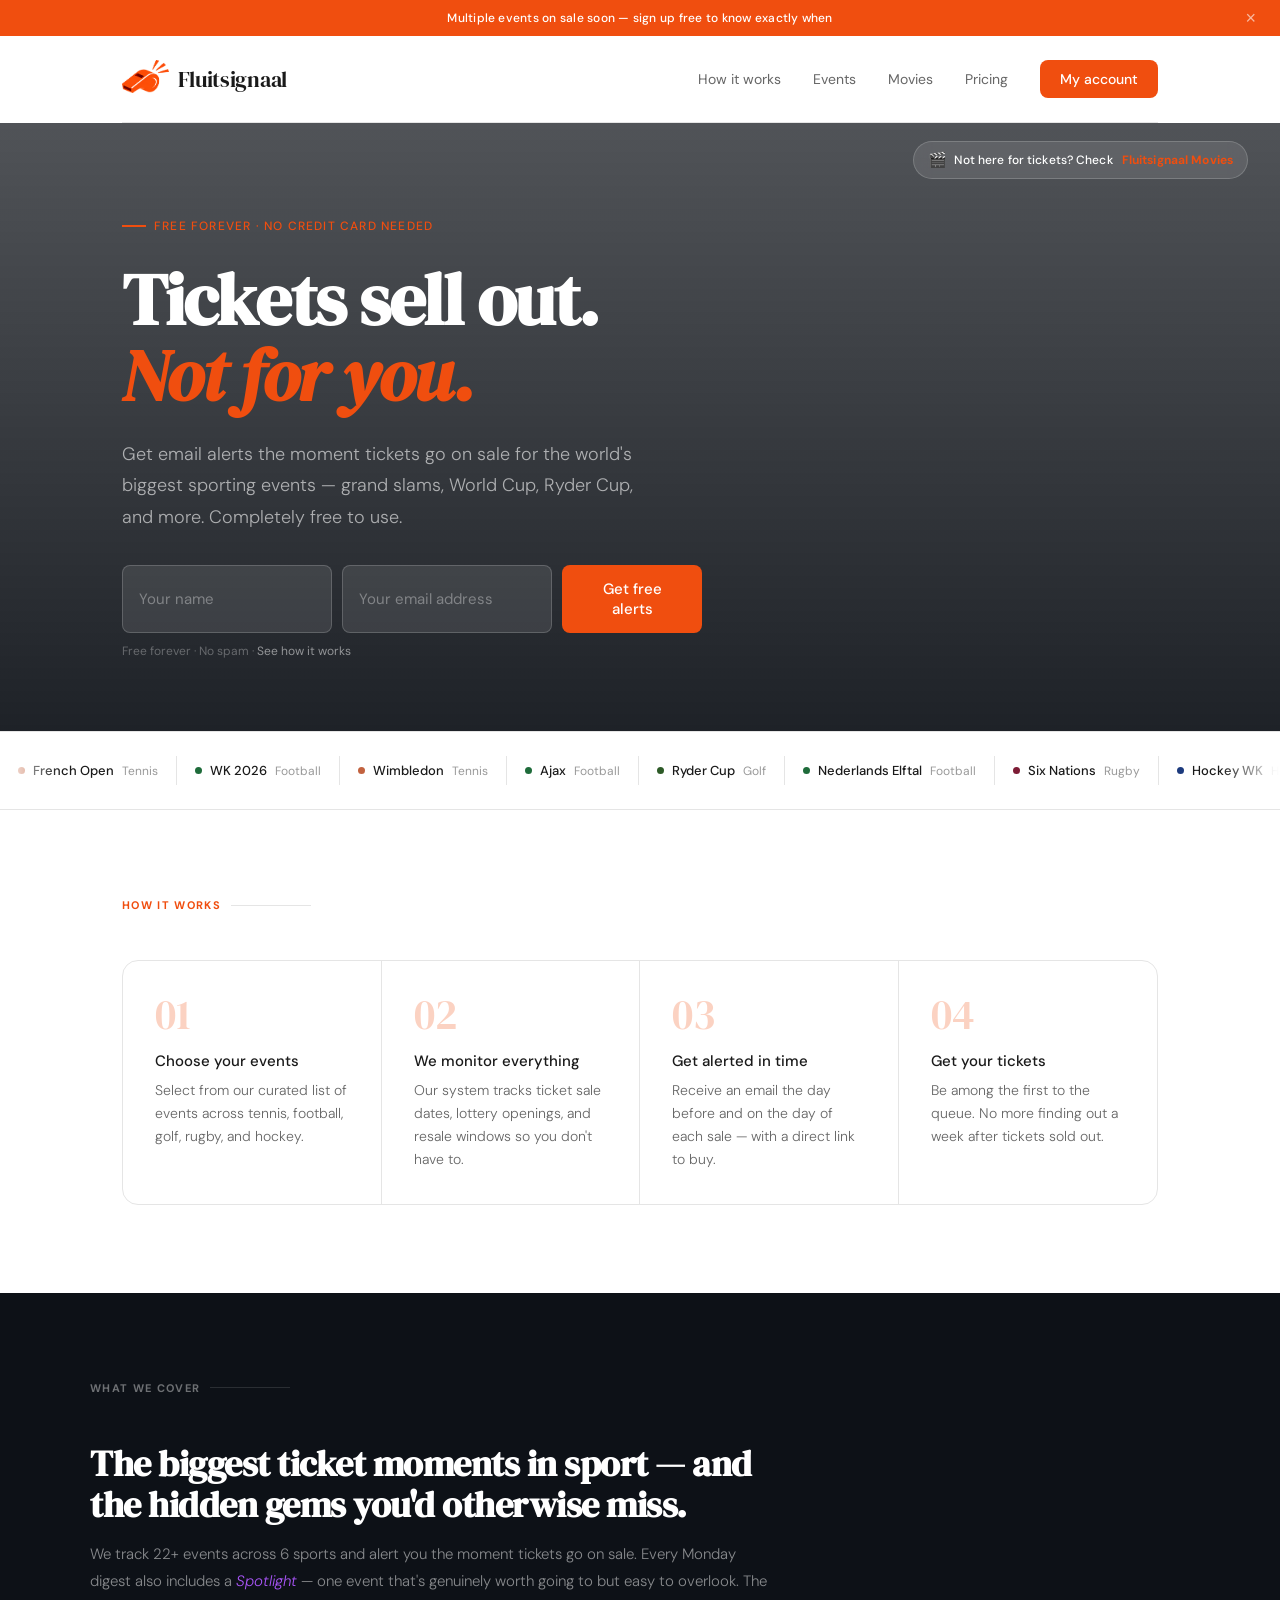
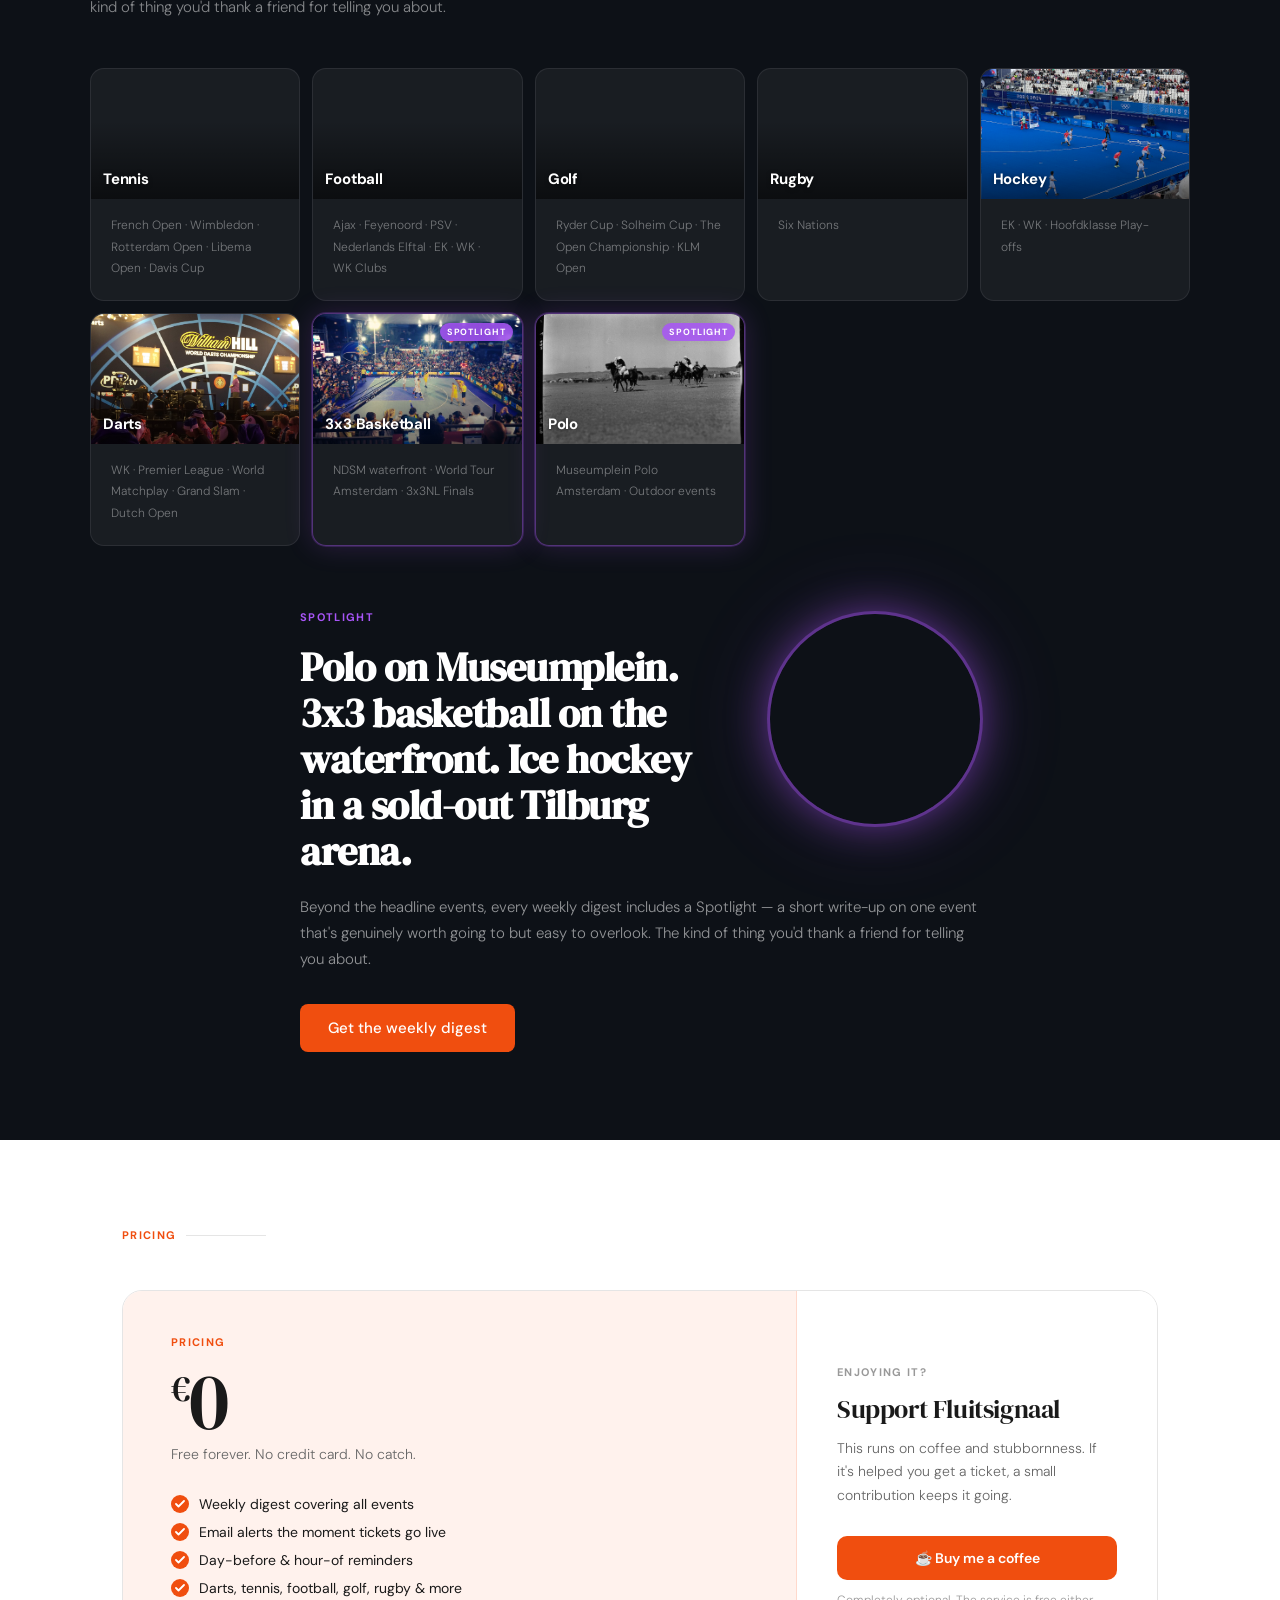
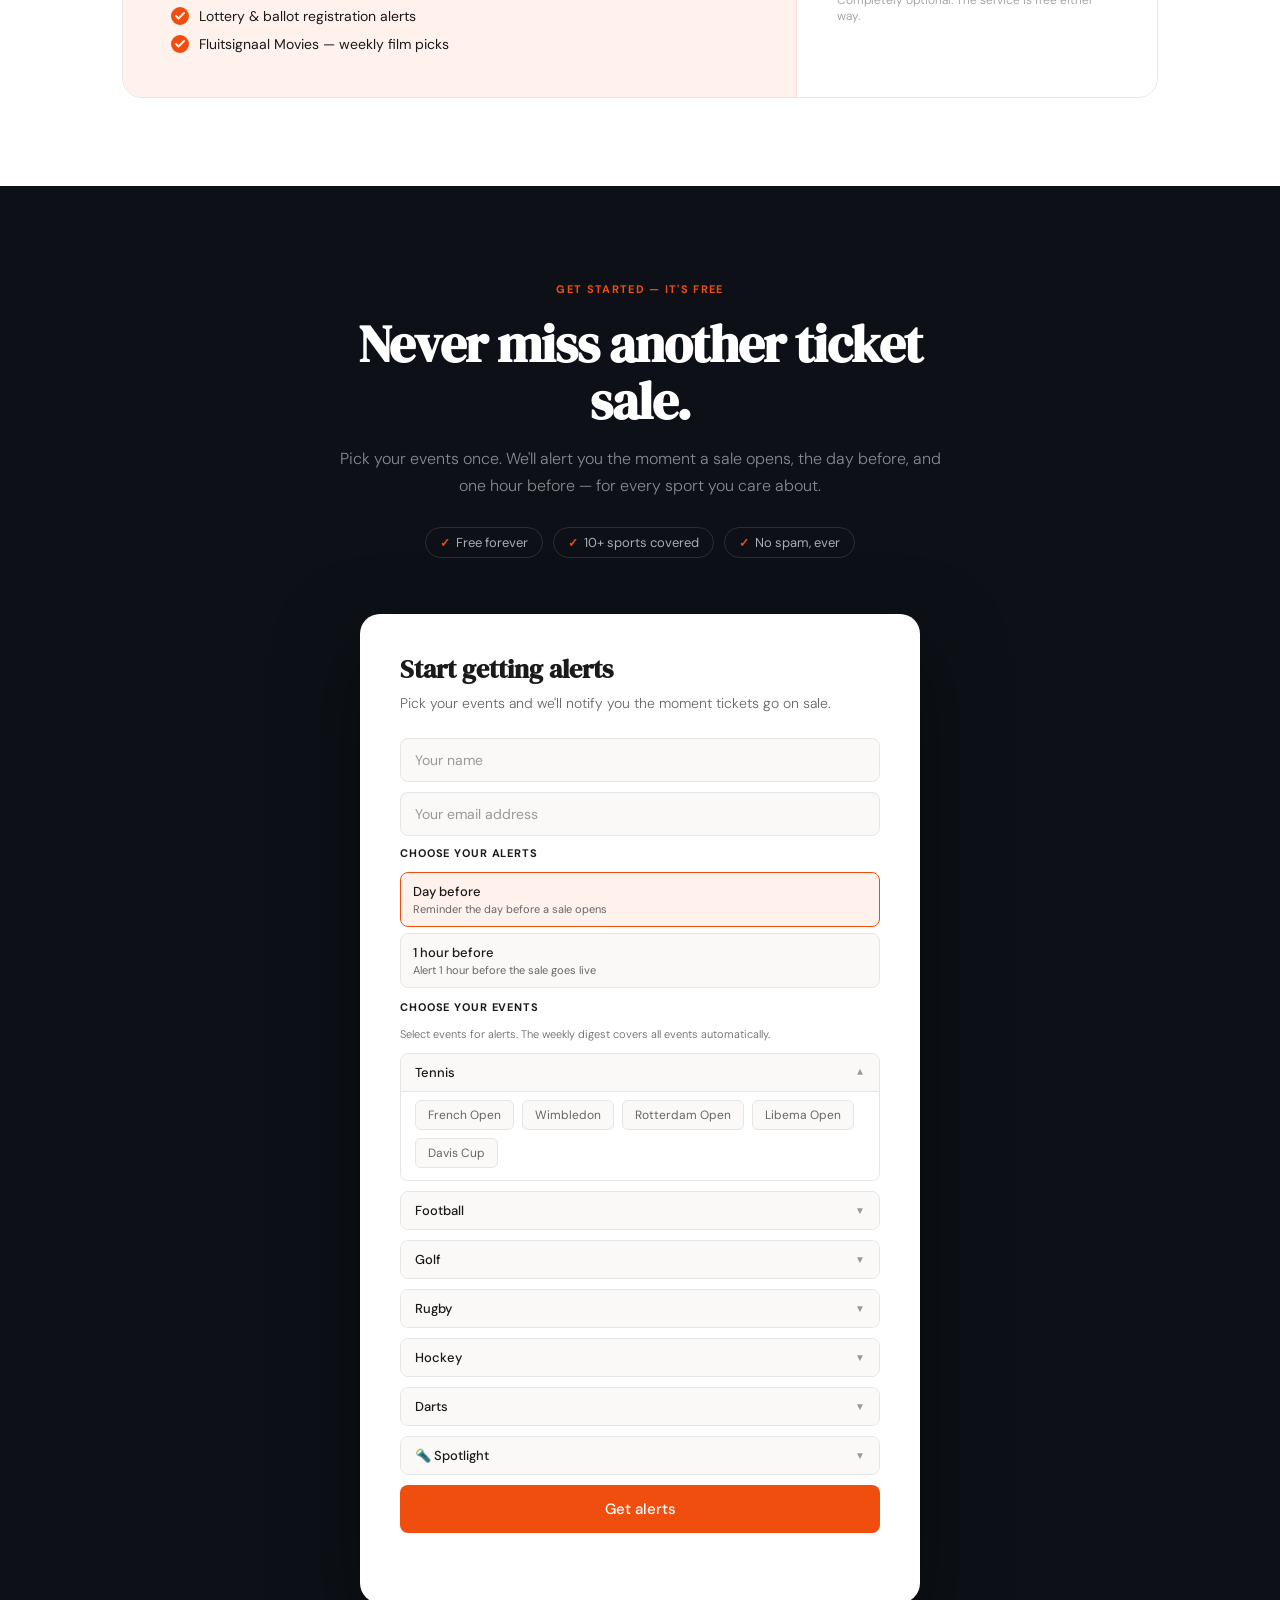
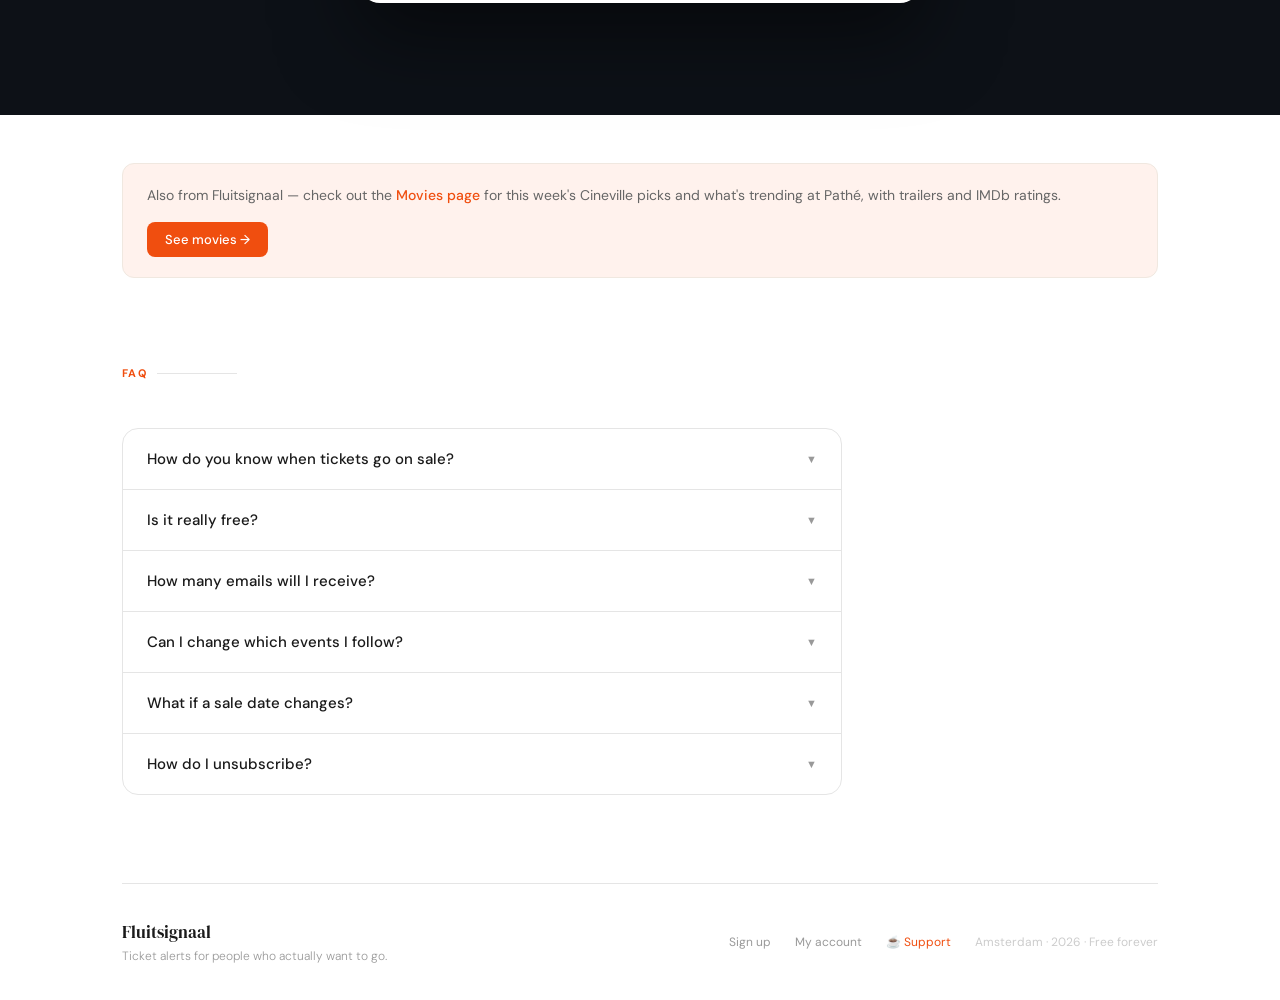
==== index.html @ 60f8d729 "Add 2 spotlight cards with purple glow; update section intro" ====
<!DOCTYPE html>
<html lang="en">
<head>
  <meta charset="UTF-8" />
  <meta name="viewport" content="width=device-width, initial-scale=1.0" />
  <title>Fluitsignaal</title>
  <link rel="icon" type="image/svg+xml" href="favicon.svg">
  <link rel="icon" type="image/png" href="logo.png">
  <link rel="preconnect" href="https://fonts.googleapis.com">
  <link href="https://fonts.googleapis.com/css2?family=DM+Serif+Display:ital@0;1&family=DM+Sans:wght@300;400;500&display=swap" rel="stylesheet">
  <style>
    :root {
      --orange: #f04e0f;
      --orange-light: #fff2ed;
      --orange-mid: #ffd9cc;
      --dark: #0d1117;
      --body: #1a1a1a;
      --muted: #666;
      --subtle: #999;
      --border: #e5e5e5;
      --bg: #faf9f7;
      --white: #ffffff;
      --tennis: #c2623f;
      --football: #1e6b3a;
      --golf: #2d5a27;
      --rugby: #7d1c35;
      --hockey: #1c3a7d;
      --darts: #5c1a1a;
      --green: #00a86b;
    }

    *, *::before, *::after { box-sizing: border-box; margin: 0; padding: 0; }
    body { font-family: 'DM Sans', sans-serif; color: var(--body); background: var(--white); }
    .site { max-width: 1100px; margin: 0 auto; padding: 0 2rem; }

    /* Urgency banner */
    .urgency-banner {
      background: var(--orange);
      color: #fff;
      font-size: 12px;
      font-weight: 500;
      letter-spacing: 0.02em;
      text-align: center;
      padding: 10px 2rem;
      position: relative;
      display: flex;
      align-items: center;
      justify-content: center;
    }
    .urgency-dismiss {
      position: absolute;
      right: 1.25rem;
      top: 50%;
      transform: translateY(-50%);
      background: none;
      border: none;
      color: rgba(255,255,255,0.6);
      font-size: 18px;
      cursor: pointer;
      padding: 4px;
      line-height: 1;
    }
    .urgency-dismiss:hover { color: #fff; }

    /* Nav */
    .nav { display: flex; justify-content: space-between; align-items: center; padding: 1.5rem 0; border-bottom: 1px solid var(--border); }
    .nav-logo { display: flex; align-items: center; gap: 9px; text-decoration: none; color: var(--body); }
    .nav-logo img { height: 34px; width: auto; display: block; object-fit: contain; margin-top: -5px; }
    .nav-logo-text { font-family: 'DM Serif Display', serif; font-size: 22px; letter-spacing: -0.3px; }
    .nav-links { display: flex; align-items: center; gap: 2rem; }
    .nav-link { font-size: 14px; color: var(--muted); text-decoration: none; transition: color 0.15s; }
    .nav-link:hover { color: var(--body); }
    .nav-cta { background: var(--orange); color: #fff; border: none; padding: 10px 20px; border-radius: 8px; font-family: 'DM Sans', sans-serif; font-size: 14px; font-weight: 500; cursor: pointer; text-decoration: none; transition: opacity 0.15s; }
    .nav-cta:hover { opacity: 0.88; }
    .nav-mobile-cta { display: none; }

    /* Account modal */
    .account-modal-overlay {
      display: none; position: fixed; inset: 0;
      background: rgba(0,0,0,0.4); z-index: 100;
      align-items: center; justify-content: center; padding: 1rem;
    }
    .account-modal-overlay.open { display: flex; }
    .account-modal {
      background: #fff; border-radius: 14px; border: 1px solid var(--border);
      padding: 2rem; width: 100%; max-width: 380px; position: relative;
      box-shadow: 0 20px 60px rgba(0,0,0,0.12);
    }
    .account-modal-title { font-family: 'DM Serif Display', serif; font-size: 22px; margin-bottom: 0.5rem; }
    .account-modal-sub { font-size: 14px; color: var(--muted); margin-bottom: 1.5rem; font-weight: 300; line-height: 1.5; }
    .account-modal input {
      width: 100%; padding: 12px 14px; border: 1px solid #ddd; border-radius: 8px;
      font-family: 'DM Sans', sans-serif; font-size: 14px; color: var(--body); outline: none;
      margin-bottom: 10px; transition: border-color 0.15s;
    }
    .account-modal input:focus { border-color: var(--orange); }
    .account-modal-close {
      position: absolute; top: 1rem; right: 1rem;
      background: none; border: none; font-size: 20px; color: #aaa; cursor: pointer;
    }
    .account-modal-close:hover { color: var(--body); }

    /* Hero */
    .hero-wrap {
      background: linear-gradient(to bottom, rgba(13,17,23,0.72) 0%, rgba(13,17,23,0.93) 100%),
                  url('https://upload.wikimedia.org/wikipedia/commons/8/8f/Incheon_Soccer_Stadium_2.JPG') center/cover no-repeat;
      padding: 5.5rem 0 4.5rem;
      margin-bottom: 0;
    }
    .hero { max-width: 760px; }
    .hero-eyebrow {
      display: inline-flex; align-items: center; gap: 8px;
      font-size: 12px; font-weight: 500; letter-spacing: 0.1em; text-transform: uppercase;
      color: var(--orange); margin-bottom: 1.75rem;
    }
    .hero-eyebrow::before { content: ''; display: inline-block; width: 24px; height: 2px; background: var(--orange); }
    .hero-title { font-family: 'DM Serif Display', serif; font-size: clamp(44px, 6vw, 72px); line-height: 1.06; letter-spacing: -1.5px; margin-bottom: 1.5rem; color: #fff; }
    .hero-title em { font-style: italic; color: var(--orange); }
    .hero-sub { font-size: 18px; font-weight: 300; line-height: 1.75; color: rgba(255,255,255,0.6); max-width: 520px; margin-bottom: 2rem; }
    .hero-quick-signup { margin-top: 2rem; }
    .hero-form-row { display: flex; gap: 10px; max-width: 580px; }
    .hero-input { flex: 1; padding: 14px 16px; border-radius: 8px; border: 1px solid rgba(255,255,255,0.18); background: rgba(255,255,255,0.1); color: #fff; font-family: 'DM Sans', sans-serif; font-size: 15px; outline: none; transition: border-color 0.15s, background 0.15s; }
    .hero-input::placeholder { color: rgba(255,255,255,0.35); }
    .hero-input:focus { border-color: var(--orange); background: rgba(255,255,255,0.15); }
    .hero-form-note { margin-top: 10px; font-size: 12px; color: rgba(255,255,255,0.3); }
    .hero-form-note a { color: rgba(255,255,255,0.5); text-decoration: none; }
    .hero-form-note a:hover { color: rgba(255,255,255,0.8); }
    .hero-actions { display: flex; gap: 12px; flex-wrap: wrap; align-items: center; }
    .btn-primary { background: var(--orange); color: #fff; border: none; padding: 14px 28px; border-radius: 8px; font-family: 'DM Sans', sans-serif; font-size: 15px; font-weight: 500; cursor: pointer; transition: opacity 0.15s; }
    .btn-primary:hover { opacity: 0.88; }
    .btn-secondary { background: transparent; color: rgba(255,255,255,0.7); border: 1px solid rgba(255,255,255,0.2); padding: 14px 28px; border-radius: 8px; font-family: 'DM Sans', sans-serif; font-size: 15px; font-weight: 400; cursor: pointer; transition: all 0.15s; }
    .btn-secondary:hover { border-color: rgba(255,255,255,0.5); color: #fff; }

    /* Events strip */
    .divider { height: 1px; background: var(--border); }
    .events-strip { padding: 1.5rem 0; overflow: hidden; position: relative; }
    .events-strip::before, .events-strip::after { content: ''; position: absolute; top: 0; bottom: 0; width: 60px; z-index: 2; pointer-events: none; }
    .events-strip::before { left: 0; background: linear-gradient(to right, #fff, transparent); }
    .events-strip::after { right: 0; background: linear-gradient(to left, #fff, transparent); }
    .events-track { display: flex; gap: 0; animation: marquee 28s linear infinite; width: max-content; align-items: center; }
    .events-strip:hover .events-track { animation-play-state: paused; }
    @keyframes marquee { 0% { transform: translateX(0); } 100% { transform: translateX(-50%); } }
    .event-pill { white-space: nowrap; font-size: 13px; flex-shrink: 0; display: flex; align-items: center; gap: 8px; padding: 6px 18px; border-right: 1px solid var(--border); }
    .event-pill-dot { width: 7px; height: 7px; border-radius: 50%; flex-shrink: 0; }
    .event-pill-name { color: var(--body); font-weight: 500; }
    .event-pill-sport { color: var(--subtle); font-size: 12px; }
    .dot-tennis { background: var(--tennis); }
    .dot-football { background: var(--football); }
    .dot-golf { background: var(--golf); }
    .dot-rugby { background: var(--rugby); }
    .dot-hockey { background: var(--hockey); }
    .dot-darts { background: var(--darts); }

    /* How */
    .how { padding: 5.5rem 0; }
    .section-label { font-size: 11px; font-weight: 700; letter-spacing: 0.12em; text-transform: uppercase; color: var(--orange); margin-bottom: 3rem; display: flex; align-items: center; gap: 10px; }
    .section-label::after { content: ''; flex: 1; height: 1px; background: var(--border); max-width: 80px; }
    .steps { display: grid; grid-template-columns: repeat(auto-fit, minmax(220px, 1fr)); border: 1px solid var(--border); border-radius: 16px; overflow: hidden; }
    .step { padding: 2rem; border-right: 1px solid var(--border); position: relative; }
    .step:last-child { border-right: none; }
    .step-num { font-family: 'DM Serif Display', serif; font-size: 42px; color: var(--orange); opacity: 0.25; margin-bottom: 1rem; line-height: 1; }
    .step-title { font-size: 15px; font-weight: 500; margin-bottom: 0.5rem; }
    .step-body { font-size: 14px; color: var(--muted); line-height: 1.65; font-weight: 300; }

    /* Sports + Spotlight (combined dark section) */
    .sports { background: var(--dark); padding: 5.5rem 2rem; margin: 0 -2rem; }
    .sports-inner { max-width: 1100px; margin: 0 auto; }
    .sports .section-label { color: rgba(255,255,255,0.4); }
    .sports .section-label::after { background: rgba(255,255,255,0.12); }
    .sports-section-intro { max-width: 680px; margin-bottom: 3rem; }
    .sports-intro-title { font-family: 'DM Serif Display', serif; font-size: clamp(24px, 3vw, 36px); color: #fff; line-height: 1.15; letter-spacing: -0.5px; margin-bottom: 1rem; }
    .sports-intro-body { font-size: 15px; color: rgba(255,255,255,0.5); line-height: 1.75; font-weight: 300; }
    .spotlight-inline { color: #a855f7; font-style: italic; }
    .sports-grid { display: grid; grid-template-columns: repeat(auto-fit, minmax(180px, 1fr)); gap: 12px; margin-bottom: 4rem; }
    .sport-card.spotlight-card { border-color: rgba(168,85,247,0.4); box-shadow: 0 0 0 1px rgba(168,85,247,0.2), 0 0 28px rgba(168,85,247,0.2); }
    .sport-card.spotlight-card:hover { box-shadow: 0 0 0 1px rgba(168,85,247,0.5), 0 0 40px rgba(168,85,247,0.35), 0 8px 32px rgba(0,0,0,0.4); }
    .spotlight-card-badge { position: absolute; top: 9px; right: 9px; z-index: 2; background: rgba(168,85,247,0.85); backdrop-filter: blur(6px); color: #fff; font-size: 9px; font-weight: 700; letter-spacing: 0.1em; text-transform: uppercase; padding: 3px 7px; border-radius: 999px; }
    .sport-card { border: 1px solid rgba(255,255,255,0.08); border-radius: 14px; overflow: hidden; background: rgba(255,255,255,0.05); transition: transform 0.15s, box-shadow 0.15s; }
    .sport-card:hover { transform: translateY(-2px); box-shadow: 0 8px 32px rgba(0,0,0,0.4); }
    .sport-img { height: 130px; background-size: cover; background-position: center; position: relative; }
    .sport-img::after { content: ''; position: absolute; inset: 0; background: linear-gradient(to bottom, transparent 40%, rgba(0,0,0,0.55) 100%); }
    .sport-img-label { position: absolute; bottom: 10px; left: 12px; font-size: 15px; font-weight: 700; color: #fff; z-index: 1; letter-spacing: -0.2px; text-shadow: 0 1px 4px rgba(0,0,0,0.5); }
    .sport-card-body { padding: 1rem 1.25rem 1.25rem; }
    .sport-name { font-size: 14px; font-weight: 600; margin-bottom: 8px; display: none; }
    .sport-events { font-size: 12px; color: rgba(255,255,255,0.4); line-height: 1.8; font-weight: 300; }
.spotlight-teaser-inner { max-width: 680px; margin: 0 auto; }
    .spotlight-teaser-img {
      width: 210px; height: 210px; border-radius: 50%;
      background-size: cover; background-position: center;
      float: right; margin: 0.25rem 0 1.5rem 2.5rem; flex-shrink: 0;
      box-shadow: 0 0 0 3px rgba(168,85,247,0.35), 0 0 40px rgba(168,85,247,0.5), 0 0 90px rgba(168,85,247,0.2);
    }
    .spotlight-teaser-label { font-size: 11px; font-weight: 700; letter-spacing: 0.12em; text-transform: uppercase; color: #a855f7; margin-bottom: 1.25rem; display: block; }
    .spotlight-teaser-title { font-family: 'DM Serif Display', serif; font-size: clamp(26px, 3.5vw, 40px); color: #fff; line-height: 1.15; letter-spacing: -0.5px; margin-bottom: 1.25rem; }
    .spotlight-teaser-body { font-size: 15px; color: rgba(255,255,255,0.55); line-height: 1.75; font-weight: 300; margin-bottom: 2rem; }
    @media (max-width: 767px) { .spotlight-teaser-img { float: none; display: block; margin: 0 auto 2rem; width: 160px; height: 160px; } }

    /* FAQ */
    .faq { padding: 5.5rem 0; }
    .faq-list { margin-top: 3rem; max-width: 720px; border: 1px solid var(--border); border-radius: 16px; overflow: hidden; }
    .faq-item { border-bottom: 1px solid var(--border); }
    .faq-item:last-child { border-bottom: none; }
    .faq-q { width: 100%; text-align: left; background: none; border: none; padding: 1.25rem 1.5rem; font-family: 'DM Sans', sans-serif; font-size: 15px; font-weight: 500; color: var(--body); cursor: pointer; display: flex; justify-content: space-between; align-items: center; gap: 1rem; }
    .faq-q:hover { background: var(--bg); }
    .faq-chevron { font-size: 11px; color: var(--subtle); transition: transform 0.2s; flex-shrink: 0; }
    .faq-item.open .faq-chevron { transform: rotate(180deg); }
    .faq-a { display: none; padding: 0 1.5rem 1.25rem; font-size: 14px; color: var(--muted); line-height: 1.75; font-weight: 300; }
    .faq-item.open .faq-a { display: block; }

    /* Pricing */
    .pricing { padding: 5.5rem 0; }
    .free-banner {
      margin-top: 3rem;
      display: grid;
      grid-template-columns: 1fr 360px;
      gap: 0;
      border-radius: 20px;
      overflow: hidden;
      border: 1px solid var(--border);
    }
    .free-banner-left {
      background: var(--orange-light);
      padding: 2.75rem 3rem;
      border-right: 1px solid var(--orange-mid);
    }
    .free-banner-eyebrow { font-size: 11px; font-weight: 700; letter-spacing: 0.12em; text-transform: uppercase; color: var(--orange); margin-bottom: 1rem; }
    .free-banner-price { font-family: 'DM Serif Display', serif; font-size: 80px; line-height: 0.9; color: var(--body); letter-spacing: -3px; margin-bottom: 0.5rem; }
    .free-banner-price span { font-size: 36px; letter-spacing: -1px; vertical-align: super; }
    .free-banner-label { font-size: 14px; color: var(--muted); margin-bottom: 2rem; font-weight: 300; }
    .free-features { list-style: none; display: flex; flex-direction: column; gap: 10px; }
    .free-features li { font-size: 14px; color: var(--body); display: flex; gap: 10px; font-weight: 400; align-items: center; }
    .free-features li::before { content: ''; width: 18px; height: 18px; border-radius: 50%; background: var(--orange); flex-shrink: 0; background-image: url("data:image/svg+xml,%3Csvg xmlns='http://www.w3.org/2000/svg' width='10' height='8' viewBox='0 0 10 8'%3E%3Cpath d='M1 4l2.5 2.5L9 1' stroke='white' stroke-width='1.8' stroke-linecap='round' stroke-linejoin='round' fill='none'/%3E%3C/svg%3E"); background-repeat: no-repeat; background-position: center; }
    .donate-card {
      background: var(--white);
      padding: 2.75rem 2.5rem;
      display: flex;
      flex-direction: column;
      justify-content: center;
      gap: 0;
    }
    .donate-card-label { font-size: 11px; font-weight: 700; letter-spacing: 0.12em; text-transform: uppercase; color: var(--subtle); margin-bottom: 1rem; }
    .donate-card-title { font-family: 'DM Serif Display', serif; font-size: 26px; line-height: 1.15; letter-spacing: -0.4px; margin-bottom: 0.75rem; }
    .donate-card-body { font-size: 14px; color: var(--muted); line-height: 1.7; font-weight: 300; margin-bottom: 1.75rem; }
    .btn-donate { display: inline-flex; align-items: center; justify-content: center; gap: 8px; background: var(--orange); color: #fff; border: none; padding: 13px 24px; border-radius: 10px; font-family: 'DM Sans', sans-serif; font-size: 14px; font-weight: 600; cursor: pointer; text-decoration: none; transition: opacity 0.15s; }
    .btn-donate:hover { opacity: 0.88; }
    .donate-note { margin-top: 0.75rem; font-size: 12px; color: var(--subtle); font-weight: 300; }
    @media (max-width: 900px) { .free-banner { grid-template-columns: 1fr; } .free-banner-left { border-right: none; border-bottom: 1px solid var(--orange-mid); } }

    /* Signup */
    .signup { padding: 6rem 0 7rem; background: var(--dark); margin: 0 -2rem; padding-left: 2rem; padding-right: 2rem; }
    .signup-header { text-align: center; max-width: 620px; margin: 0 auto 3.5rem; }
    .signup-header-eyebrow { font-size: 11px; font-weight: 700; letter-spacing: 0.12em; text-transform: uppercase; color: var(--orange); margin-bottom: 1.25rem; }
    .signup-header-title { font-family: 'DM Serif Display', serif; font-size: clamp(34px, 4.5vw, 52px); color: #fff; line-height: 1.08; letter-spacing: -1px; margin-bottom: 1rem; }
    .signup-header-sub { font-size: 16px; color: rgba(255,255,255,0.5); font-weight: 300; line-height: 1.7; margin-bottom: 1.75rem; }
    .signup-chips { display: flex; gap: 10px; flex-wrap: wrap; justify-content: center; }
    .signup-chip { display: inline-flex; align-items: center; gap: 6px; padding: 6px 14px; border: 1px solid rgba(255,255,255,0.12); border-radius: 999px; font-size: 13px; color: rgba(255,255,255,0.65); font-weight: 400; }
    .signup-chip::before { content: '✓'; color: var(--orange); font-weight: 700; font-size: 12px; }
    .signup-inner { max-width: 560px; margin: 0 auto; }
    .signup-box { border-radius: 20px; padding: 2.5rem; background: #fff; box-shadow: 0 32px 80px rgba(0,0,0,0.5); }
    .signup-title { font-family: 'DM Serif Display', serif; font-size: 26px; margin-bottom: 0.4rem; line-height: 1.2; color: var(--body); }
    .signup-sub { font-size: 14px; color: var(--muted); margin-bottom: 1.5rem; font-weight: 300; line-height: 1.6; }
    .signup-form { display: flex; flex-direction: column; gap: 10px; }
    .signup-form input { padding: 12px 14px; border: 1px solid var(--border); border-radius: 8px; font-family: 'DM Sans', sans-serif; font-size: 14px; color: var(--body); background: var(--bg); width: 100%; outline: none; transition: border-color 0.15s; }
    .signup-form input:focus { border-color: var(--orange); background: #fff; }
    .signup-form input::placeholder { color: var(--subtle); }
    .reminders-section { display: flex; flex-direction: column; gap: 6px; }
    .reminders-label { font-size: 12px; font-weight: 600; color: var(--body); letter-spacing: 0.02em; text-transform: uppercase; font-size: 11px; }
    .reminder-options { display: flex; flex-direction: column; gap: 6px; }
    .reminder-opt { display: flex; align-items: flex-start; gap: 10px; cursor: pointer; }
    .reminder-opt input[type="checkbox"] { display: none; }
    .reminder-box { display: flex; flex-direction: column; padding: 10px 12px; border: 1px solid var(--border); border-radius: 8px; background: var(--bg); flex: 1; transition: all 0.15s; }
    .reminder-opt input:checked + .reminder-box { border-color: var(--orange); background: var(--orange-light); }
    .reminder-label { font-size: 13px; font-weight: 500; color: var(--body); }
    .reminder-desc { font-size: 11px; color: var(--muted); margin-top: 2px; }
    .plan-toggle { display: flex; gap: 8px; }
    .plan-btn { flex: 1; padding: 10px; border: 1px solid var(--border); border-radius: 8px; background: var(--bg); font-family: 'DM Sans', sans-serif; font-size: 13px; cursor: pointer; text-align: center; transition: all 0.15s; color: var(--muted); }
    .plan-btn.active { border-color: var(--orange); background: var(--orange); color: #fff; }
    .events-section { display: none; flex-direction: column; gap: 10px; padding-top: 2px; }
    .events-section.visible { display: flex; }
    .sport-group { border: 1px solid var(--border); border-radius: 8px; overflow: hidden; }
    .sport-header { display: flex; justify-content: space-between; align-items: center; padding: 10px 14px; cursor: pointer; font-size: 13px; font-weight: 500; background: var(--bg); user-select: none; color: var(--body); }
    .sport-header .chevron { font-size: 10px; color: var(--subtle); transition: transform 0.2s; }
    .sport-header.open .chevron { transform: rotate(180deg); }
    .sport-events-list { display: none; padding: 8px 14px 12px; display: flex; flex-wrap: wrap; gap: 8px; background: #fff; border-top: 1px solid var(--border); }
    .event-toggle { display: flex; align-items: center; gap: 6px; padding: 6px 12px; border: 1px solid var(--border); border-radius: 6px; cursor: pointer; font-size: 12px; color: var(--muted); background: var(--bg); transition: all 0.15s; user-select: none; }
    .event-toggle:hover { border-color: #bbb; color: var(--body); }
    .event-toggle.selected { border-color: var(--orange); background: var(--orange); color: #fff; }
    .event-toggle.disabled { opacity: 0.35; cursor: not-allowed; }
    .event-counter { font-size: 12px; color: var(--muted); text-align: right; }
    .event-counter span { color: var(--orange); font-weight: 600; }
    .signup-note { font-size: 12px; color: rgba(255,255,255,0.3); margin-top: 4px; }
    .success-msg { display: none; background: rgba(0,168,107,0.15); border: 1px solid rgba(0,168,107,0.4); border-radius: 8px; padding: 1rem; font-size: 14px; color: #4ade80; }
    .error-msg { display: none; background: rgba(240,78,15,0.15); border: 1px solid rgba(240,78,15,0.4); border-radius: 8px; padding: 1rem; font-size: 14px; color: #fca5a5; }

    /* Footer */
    .footer { border-top: 1px solid var(--border); padding: 2.25rem 0; display: flex; justify-content: space-between; align-items: center; flex-wrap: wrap; gap: 1rem; }
    .footer-left { display: flex; flex-direction: column; gap: 4px; }
    .footer-logo { font-family: 'DM Serif Display', serif; font-size: 17px; }
    .footer-tagline { font-size: 12px; color: var(--subtle); font-weight: 300; }
    .footer-links { display: flex; gap: 1.5rem; align-items: center; }
    .footer-link { font-size: 12px; color: var(--subtle); text-decoration: none; background: none; border: none; cursor: pointer; font-family: inherit; transition: color 0.15s; }
    .footer-link:hover { color: var(--body); }
    .footer-note { font-size: 12px; color: #ccc; }

    /* Mobile */
    @media (max-width: 767px) {
      .site { padding: 0 1.25rem; }
      .nav { padding: 1.25rem 0; }
      .nav-links { display: none; }
      .nav-mobile-cta { display: block; background: var(--orange); color: #fff; border: none; padding: 9px 18px; border-radius: 8px; font-family: 'DM Sans', sans-serif; font-size: 14px; font-weight: 500; cursor: pointer; }
      .hero-wrap { padding: 3.5rem 0 3rem; }
      .hero-sub { font-size: 16px; }
      .hero-form-row { flex-direction: column; max-width: 100%; }
      .hero-input { width: 100%; }
      .hero-actions { flex-direction: column; align-items: stretch; }
      .btn-primary, .btn-secondary { text-align: center; width: 100%; }
      .events-strip { padding: 1rem 0; }
      .steps { grid-template-columns: 1fr 1fr; }
      .step { border-right: 1px solid var(--border); border-bottom: 1px solid var(--border); }
      .step:nth-child(2n) { border-right: none; }
      .step:nth-last-child(-n+2) { border-bottom: none; }
      .sports-grid { grid-template-columns: repeat(2, 1fr); }
      .plans { grid-template-columns: 1fr; }
      .signup-inner { grid-template-columns: 1fr; gap: 2.5rem; }
      .signup-aside { order: -1; }
      .signup-box { padding: 1.75rem 1.25rem; }
      .signup-title { font-size: 26px; }
      .plan-toggle { flex-direction: column; }
      .footer { flex-direction: column; align-items: flex-start; }
    }
    @media (max-width: 400px) {
      .steps { grid-template-columns: 1fr; }
      .step { border-right: none; border-bottom: 1px solid var(--border); }
      .step:last-child { border-bottom: none; }
      .sports-grid { grid-template-columns: 1fr; }
    }
  </style>
</head>
<body>

<!-- Urgency banner -->
<div class="urgency-banner" id="urgency-banner">
  Multiple events on sale soon — sign up free to know exactly when
  <button class="urgency-dismiss" onclick="document.getElementById('urgency-banner').style.display='none'" aria-label="Dismiss">×</button>
</div>

<div class="site">
  <nav class="nav">
    <a class="nav-logo" href="#">
      <img src="logo.png" alt="Fluitsignaal" />
      <span class="nav-logo-text">Fluitsignaal</span>
    </a>
    <div class="nav-links">
      <a href="#how" class="nav-link">How it works</a>
      <a href="#sports" class="nav-link">Events</a>
      <a href="movies.html" class="nav-link">Movies</a>
      <a href="#pricing" class="nav-link">Pricing</a>
      <button class="nav-cta" onclick="openAccountModal()">My account</button>
    </div>
    <button class="nav-mobile-cta" onclick="document.getElementById('signup-form').scrollIntoView({behavior:'smooth'})">Get alerts</button>
  </nav>
</div>

<div class="hero-wrap" style="position:relative;">
  <a href="movies.html" style="position:absolute;top:18px;right:2rem;z-index:2;display:inline-flex;align-items:center;gap:7px;background:rgba(255,255,255,0.1);backdrop-filter:blur(8px);border:1px solid rgba(255,255,255,0.18);color:#fff;text-decoration:none;padding:8px 14px;border-radius:999px;font-size:12px;font-weight:500;letter-spacing:0.01em;transition:background 0.2s;" onmouseover="this.style.background='rgba(240,78,15,0.75)'" onmouseout="this.style.background='rgba(255,255,255,0.1)'">
    <span style="font-size:15px;">🎬</span> Not here for tickets? Check <strong style="color:#f04e0f;margin-left:2px;">Fluitsignaal Movies</strong>
  </a>
  <div class="site">
    <section class="hero">
      <p class="hero-eyebrow">Free forever · No credit card needed</p>
      <h1 class="hero-title">Tickets sell out.<br><em>Not for you.</em></h1>
      <p class="hero-sub">Get email alerts the moment tickets go on sale for the world's biggest sporting events — grand slams, World Cup, Ryder Cup, and more. Completely free to use.</p>
      <div class="hero-quick-signup">
        <div class="hero-form-row">
          <input type="text" id="hero-name" class="hero-input" placeholder="Your name" autocomplete="given-name" />
          <input type="email" id="hero-email" class="hero-input" placeholder="Your email address" autocomplete="email" />
          <button class="btn-primary" onclick="heroSignup()">Get free alerts</button>
        </div>
        <p class="hero-form-note">Free forever · No spam · <a href="#" onclick="document.getElementById('how').scrollIntoView({behavior:'smooth'});return false;">See how it works</a></p>
      </div>
    </section>
  </div>
</div>

<div class="divider"></div>
<div class="events-strip">
  <div class="events-track">
    <div class="event-pill"><span class="event-pill-dot dot-tennis"></span><span class="event-pill-name">French Open</span><span class="event-pill-sport">Tennis</span></div>
    <div class="event-pill"><span class="event-pill-dot dot-football"></span><span class="event-pill-name">WK 2026</span><span class="event-pill-sport">Football</span></div>
    <div class="event-pill"><span class="event-pill-dot dot-tennis"></span><span class="event-pill-name">Wimbledon</span><span class="event-pill-sport">Tennis</span></div>
    <div class="event-pill"><span class="event-pill-dot dot-football"></span><span class="event-pill-name">Ajax</span><span class="event-pill-sport">Football</span></div>
    <div class="event-pill"><span class="event-pill-dot dot-golf"></span><span class="event-pill-name">Ryder Cup</span><span class="event-pill-sport">Golf</span></div>
    <div class="event-pill"><span class="event-pill-dot dot-football"></span><span class="event-pill-name">Nederlands Elftal</span><span class="event-pill-sport">Football</span></div>
    <div class="event-pill"><span class="event-pill-dot dot-rugby"></span><span class="event-pill-name">Six Nations</span><span class="event-pill-sport">Rugby</span></div>
    <div class="event-pill"><span class="event-pill-dot dot-hockey"></span><span class="event-pill-name">Hockey WK</span><span class="event-pill-sport">Hockey</span></div>
    <div class="event-pill"><span class="event-pill-dot dot-golf"></span><span class="event-pill-name">KLM Open</span><span class="event-pill-sport">Golf</span></div>
    <div class="event-pill"><span class="event-pill-dot dot-tennis"></span><span class="event-pill-name">Rotterdam Open</span><span class="event-pill-sport">Tennis</span></div>
    <div class="event-pill"><span class="event-pill-dot dot-darts"></span><span class="event-pill-name">WK Darts</span><span class="event-pill-sport">Darts</span></div>
    <div class="event-pill"><span class="event-pill-dot dot-darts"></span><span class="event-pill-name">Premier League Darts</span><span class="event-pill-sport">Darts</span></div>
    <div class="event-pill"><span class="event-pill-dot dot-darts"></span><span class="event-pill-name">Dutch Open</span><span class="event-pill-sport">Darts</span></div>
    <!-- duplicate for seamless loop -->
    <div class="event-pill"><span class="event-pill-dot dot-tennis"></span><span class="event-pill-name">French Open</span><span class="event-pill-sport">Tennis</span></div>
    <div class="event-pill"><span class="event-pill-dot dot-football"></span><span class="event-pill-name">WK 2026</span><span class="event-pill-sport">Football</span></div>
    <div class="event-pill"><span class="event-pill-dot dot-tennis"></span><span class="event-pill-name">Wimbledon</span><span class="event-pill-sport">Tennis</span></div>
    <div class="event-pill"><span class="event-pill-dot dot-football"></span><span class="event-pill-name">Ajax</span><span class="event-pill-sport">Football</span></div>
    <div class="event-pill"><span class="event-pill-dot dot-golf"></span><span class="event-pill-name">Ryder Cup</span><span class="event-pill-sport">Golf</span></div>
    <div class="event-pill"><span class="event-pill-dot dot-football"></span><span class="event-pill-name">Nederlands Elftal</span><span class="event-pill-sport">Football</span></div>
    <div class="event-pill"><span class="event-pill-dot dot-rugby"></span><span class="event-pill-name">Six Nations</span><span class="event-pill-sport">Rugby</span></div>
    <div class="event-pill"><span class="event-pill-dot dot-hockey"></span><span class="event-pill-name">Hockey WK</span><span class="event-pill-sport">Hockey</span></div>
    <div class="event-pill"><span class="event-pill-dot dot-golf"></span><span class="event-pill-name">KLM Open</span><span class="event-pill-sport">Golf</span></div>
    <div class="event-pill"><span class="event-pill-dot dot-tennis"></span><span class="event-pill-name">Rotterdam Open</span><span class="event-pill-sport">Tennis</span></div>
    <div class="event-pill"><span class="event-pill-dot dot-darts"></span><span class="event-pill-name">WK Darts</span><span class="event-pill-sport">Darts</span></div>
    <div class="event-pill"><span class="event-pill-dot dot-darts"></span><span class="event-pill-name">Premier League Darts</span><span class="event-pill-sport">Darts</span></div>
    <div class="event-pill"><span class="event-pill-dot dot-darts"></span><span class="event-pill-name">Dutch Open</span><span class="event-pill-sport">Darts</span></div>
  </div>
</div>
<div class="divider"></div>

<div class="site">
  <section class="how" id="how">
    <p class="section-label">How it works</p>
    <div class="steps">
      <div class="step"><div class="step-num">01</div><div class="step-title">Choose your events</div><div class="step-body">Select from our curated list of events across tennis, football, golf, rugby, and hockey.</div></div>
      <div class="step"><div class="step-num">02</div><div class="step-title">We monitor everything</div><div class="step-body">Our system tracks ticket sale dates, lottery openings, and resale windows so you don't have to.</div></div>
      <div class="step"><div class="step-num">03</div><div class="step-title">Get alerted in time</div><div class="step-body">Receive an email the day before and on the day of each sale — with a direct link to buy.</div></div>
      <div class="step"><div class="step-num">04</div><div class="step-title">Get your tickets</div><div class="step-body">Be among the first to the queue. No more finding out a week after tickets sold out.</div></div>
    </div>
  </section>
</div>

<section class="sports" id="sports">
  <div class="sports-inner">
    <p class="section-label">What we cover</p>
    <div class="sports-section-intro">
      <h2 class="sports-intro-title">The biggest ticket moments in sport — and the hidden gems you'd otherwise miss.</h2>
      <p class="sports-intro-body">We track 22+ events across 6 sports and alert you the moment tickets go on sale. Every Monday digest also includes a <span class="spotlight-inline">Spotlight</span> — one event that's genuinely worth going to but easy to overlook. The kind of thing you'd thank a friend for telling you about.</p>
    </div>
    <div class="sports-grid">
      <div class="sport-card tennis">
        <div class="sport-img" style="background-image:url('https://upload.wikimedia.org/wikipedia/commons/a/af/Wimbledon_court_No._1.JPG')">
          <div class="sport-img-label">Tennis</div>
        </div>
        <div class="sport-card-body"><div class="sport-events">French Open · Wimbledon · Rotterdam Open · Libema Open · Davis Cup</div></div>
      </div>
      <div class="sport-card football">
        <div class="sport-img" style="background-image:url('https://upload.wikimedia.org/wikipedia/commons/5/5a/Olympic_Stadium_Soccer.JPG')">
          <div class="sport-img-label">Football</div>
        </div>
        <div class="sport-card-body"><div class="sport-events">Ajax · Feyenoord · PSV · Nederlands Elftal · EK · WK · WK Clubs</div></div>
      </div>
      <div class="sport-card golf">
        <div class="sport-img" style="background-image:url('https://images.unsplash.com/photo-1587174486073-ae5e5cff23aa?w=800&q=80')">
          <div class="sport-img-label">Golf</div>
        </div>
        <div class="sport-card-body"><div class="sport-events">Ryder Cup · Solheim Cup · The Open Championship · KLM Open</div></div>
      </div>
      <div class="sport-card rugby">
        <div class="sport-img" style="background-image:url('https://upload.wikimedia.org/wikipedia/commons/0/08/2023_Rugby_World_Cup_Australia_vs_Georgia_%284%29.jpg')">
          <div class="sport-img-label">Rugby</div>
        </div>
        <div class="sport-card-body"><div class="sport-events">Six Nations</div></div>
      </div>
      <div class="sport-card hockey">
        <div class="sport-img" style="background-image:url('hockey.jpg')">
          <div class="sport-img-label">Hockey</div>
        </div>
        <div class="sport-card-body"><div class="sport-events">EK · WK · Hoofdklasse Play-offs</div></div>
      </div>
      <div class="sport-card darts">
        <div class="sport-img" style="background-image:url('darts.jpg')">
          <div class="sport-img-label">Darts</div>
        </div>
        <div class="sport-card-body"><div class="sport-events">WK · Premier League · World Matchplay · Grand Slam · Dutch Open</div></div>
      </div>
      <div class="sport-card spotlight-card">
        <div class="sport-img" style="background-image:url('spotlight1.jpg')">
          <div class="spotlight-card-badge">Spotlight</div>
          <div class="sport-img-label">3x3 Basketball</div>
        </div>
        <div class="sport-card-body"><div class="sport-events">NDSM waterfront · World Tour Amsterdam · 3x3NL Finals</div></div>
      </div>
      <div class="sport-card spotlight-card">
        <div class="sport-img" style="background-image:url('spotlight2.jpg')">
          <div class="spotlight-card-badge">Spotlight</div>
          <div class="sport-img-label">Polo</div>
        </div>
        <div class="sport-card-body"><div class="sport-events">Museumplein Polo Amsterdam · Outdoor events</div></div>
      </div>
    </div>
    <div class="spotlight-teaser-inner">
      <div class="spotlight-teaser-img" style="background-image: url('https://upload.wikimedia.org/wikipedia/commons/2/22/3x3basketball.jpg')"></div>
      <div class="spotlight-teaser-label">Spotlight</div>
      <h2 class="spotlight-teaser-title">Polo on Museumplein. 3x3 basketball on the waterfront. Ice hockey in a sold-out Tilburg arena.</h2>
      <p class="spotlight-teaser-body">Beyond the headline events, every weekly digest includes a Spotlight — a short write-up on one event that's genuinely worth going to but easy to overlook. The kind of thing you'd thank a friend for telling you about.</p>
      <button class="btn-primary" onclick="document.getElementById('signup-form').scrollIntoView({behavior:'smooth'})">Get the weekly digest</button>
    </div>
  </div>
</section>

<div class="site">
  <section class="pricing" id="pricing">
    <p class="section-label">Pricing</p>
    <div class="free-banner">
      <div class="free-banner-left">
        <div class="free-banner-eyebrow">Pricing</div>
        <div class="free-banner-price"><span>€</span>0</div>
        <div class="free-banner-label">Free forever. No credit card. No catch.</div>
        <ul class="free-features">
          <li>Weekly digest covering all events</li>
          <li>Email alerts the moment tickets go live</li>
          <li>Day-before &amp; hour-of reminders</li>
          <li>Darts, tennis, football, golf, rugby &amp; more</li>
          <li>Lottery &amp; ballot registration alerts</li>
          <li>Fluitsignaal Movies — weekly film picks</li>
        </ul>
      </div>
      <div class="donate-card">
        <div class="donate-card-label">Enjoying it?</div>
        <div class="donate-card-title">Support Fluitsignaal</div>
        <div class="donate-card-body">This runs on coffee and stubbornness. If it's helped you get a ticket, a small contribution keeps it going.</div>
        <a class="btn-donate" href="https://ko-fi.com/fluitsignaal" target="_blank" rel="noreferrer">☕ Buy me a coffee</a>
        <p class="donate-note">Completely optional. The service is free either way.</p>
      </div>
    </div>
  </section>
</div>

<section class="signup" id="signup-form">
  <div class="signup-header">
    <p class="signup-header-eyebrow">Get started — it's free</p>
    <h2 class="signup-header-title">Never miss another ticket sale.</h2>
    <p class="signup-header-sub">Pick your events once. We'll alert you the moment a sale opens, the day before, and one hour before — for every sport you care about.</p>
    <div class="signup-chips">
      <span class="signup-chip">Free forever</span>
      <span class="signup-chip">10+ sports covered</span>
      <span class="signup-chip">No spam, ever</span>
    </div>
  </div>
  <div class="signup-inner">
    <div class="signup-box">
      <h2 class="signup-title">Start getting alerts</h2>
      <p class="signup-sub">Pick your events and we'll notify you the moment tickets go on sale.</p>
      <div class="signup-form">
        <input type="text" id="signup-name" placeholder="Your name" />
        <input type="email" id="signup-email" placeholder="Your email address" />
        <div class="reminders-section">
          <div style="font-size:11px;font-weight:700;color:var(--body);letter-spacing:0.08em;text-transform:uppercase;margin-bottom:6px;">Choose your alerts</div>
          <div class="reminder-options">
            <label class="reminder-opt">
              <input type="checkbox" id="reminder-day-before" checked />
              <span class="reminder-box">
                <span class="reminder-label">Day before</span>
                <span class="reminder-desc">Reminder the day before a sale opens</span>
              </span>
            </label>
            <label class="reminder-opt">
              <input type="checkbox" id="reminder-hour-before" />
              <span class="reminder-box">
                <span class="reminder-label">1 hour before</span>
                <span class="reminder-desc">Alert 1 hour before the sale goes live</span>
              </span>
            </label>
          </div>
        </div>
        <div class="events-section visible" id="events-section">
          <div style="font-size:11px;font-weight:700;color:var(--body);letter-spacing:0.08em;text-transform:uppercase;">Choose your events</div>
          <div style="font-size:11px;color:var(--muted);margin-top:3px;margin-bottom:2px;font-weight:300;">Select events for alerts. The weekly digest covers all events automatically.</div>
          <div class="sport-group">
            <div class="sport-header open" onclick="toggleSport(this)">Tennis <span class="chevron">▼</span></div>
            <div class="sport-events-list">
              <div class="event-toggle" data-id="french_open" onclick="toggleEvent(this)">French Open</div>
              <div class="event-toggle" data-id="wimbledon" onclick="toggleEvent(this)">Wimbledon</div>
              <div class="event-toggle" data-id="rotterdam_open" onclick="toggleEvent(this)">Rotterdam Open</div>
              <div class="event-toggle" data-id="libema_open" onclick="toggleEvent(this)">Libema Open</div>
              <div class="event-toggle" data-id="davis_cup" onclick="toggleEvent(this)">Davis Cup</div>
            </div>
          </div>
          <div class="sport-group">
            <div class="sport-header" onclick="toggleSport(this)">Football <span class="chevron">▼</span></div>
            <div class="sport-events-list" style="display:none;">
              <div class="event-toggle" data-id="ajax" onclick="toggleEvent(this)">Ajax</div>
              <div class="event-toggle" data-id="feyenoord" onclick="toggleEvent(this)">Feyenoord</div>
              <div class="event-toggle" data-id="psv" onclick="toggleEvent(this)">PSV</div>
              <div class="event-toggle" data-id="nederlands_elftal" onclick="toggleEvent(this)">Nederlands Elftal</div>
              <div class="event-toggle" data-id="world_cup" onclick="toggleEvent(this)">WK 2026</div>
              <div class="event-toggle" data-id="euro" onclick="toggleEvent(this)">EK</div>
              <div class="event-toggle" data-id="club_world_cup" onclick="toggleEvent(this)">WK Clubs</div>
            </div>
          </div>
          <div class="sport-group">
            <div class="sport-header" onclick="toggleSport(this)">Golf <span class="chevron">▼</span></div>
            <div class="sport-events-list" style="display:none;">
              <div class="event-toggle" data-id="ryder_cup" onclick="toggleEvent(this)">Ryder Cup</div>
              <div class="event-toggle" data-id="solheim_cup" onclick="toggleEvent(this)">Solheim Cup</div>
              <div class="event-toggle" data-id="the_open" onclick="toggleEvent(this)">The Open Championship</div>
              <div class="event-toggle" data-id="klm_open" onclick="toggleEvent(this)">KLM Open</div>
            </div>
          </div>
          <div class="sport-group">
            <div class="sport-header" onclick="toggleSport(this)">Rugby <span class="chevron">▼</span></div>
            <div class="sport-events-list" style="display:none;">
              <div class="event-toggle" data-id="six_nations" onclick="toggleEvent(this)">Six Nations</div>
            </div>
          </div>
          <div class="sport-group">
            <div class="sport-header" onclick="toggleSport(this)">Hockey <span class="chevron">▼</span></div>
            <div class="sport-events-list" style="display:none;">
              <div class="event-toggle" data-id="hockey_ek" onclick="toggleEvent(this)">Hockey EK</div>
              <div class="event-toggle" data-id="hockey_wk" onclick="toggleEvent(this)">Hockey WK</div>
              <div class="event-toggle" data-id="hockey_hoofdklasse" onclick="toggleEvent(this)">Hoofdklasse Play-offs</div>
            </div>
          </div>
          <div class="sport-group">
            <div class="sport-header" onclick="toggleSport(this)">Darts <span class="chevron">▼</span></div>
            <div class="sport-events-list" style="display:none;">
              <div class="event-toggle" data-id="pdc_world_championship" onclick="toggleEvent(this)">WK Darts (Ally Pally)</div>
              <div class="event-toggle" data-id="premier_league_darts_amsterdam" onclick="toggleEvent(this)">Premier League Darts Amsterdam</div>
              <div class="event-toggle" data-id="world_matchplay" onclick="toggleEvent(this)">World Matchplay</div>
              <div class="event-toggle" data-id="world_grand_prix" onclick="toggleEvent(this)">World Grand Prix</div>
              <div class="event-toggle" data-id="grand_slam_of_darts" onclick="toggleEvent(this)">Grand Slam of Darts</div>
              <div class="event-toggle" data-id="dutch_open_darts" onclick="toggleEvent(this)">Dutch Open</div>
            </div>
          </div>
          <div class="sport-group">
            <div class="sport-header" onclick="toggleSport(this)">🔦 Spotlight <span class="chevron">▼</span></div>
            <div class="sport-events-list" style="display:none;">
              <div class="event-toggle" data-id="urban_sports_week_amsterdam" onclick="toggleEvent(this)">Urban Sports Week Amsterdam</div>
              <div class="event-toggle" data-id="fiba_3x3" onclick="toggleEvent(this)">FIBA 3x3 World Tour Amsterdam</div>
              <div class="event-toggle" data-id="3x3nl_tour_finals" onclick="toggleEvent(this)">3x3NL Tour Finals Amsterdam</div>
              <div class="event-toggle" data-id="museumplein_polo" onclick="toggleEvent(this)">Museumplein Polo Amsterdam</div>
              <div class="event-toggle" data-id="premier_padel_rotterdam" onclick="toggleEvent(this)">Premier Padel Rotterdam</div>
              <div class="event-toggle" data-id="amstel_tigers" onclick="toggleEvent(this)">Amstel Tigers IJshockey</div>
              <div class="event-toggle" data-id="tilburg_trappers" onclick="toggleEvent(this)">Tilburg Trappers IJshockey</div>
              <div class="event-toggle" data-id="world_sprint_championships" onclick="toggleEvent(this)">WK Sprint Schaatsen</div>
              <div class="event-toggle" data-id="jumping_amsterdam" onclick="toggleEvent(this)">Jumping Amsterdam</div>
              <div class="event-toggle" data-id="hollands_strongest_man" onclick="toggleEvent(this)">Holland's Strongest Man</div>
              <div class="event-toggle" data-id="beachlife_volleyball_scheveningen" onclick="toggleEvent(this)">Summer BeachLife Volleyball</div>
            </div>
          </div>
          <div class="event-counter" id="event-counter" style="display:none;"><span id="event-count">0</span><span id="event-counter-suffix"> events selected for alerts</span></div>
        </div>
        <button class="btn-primary" onclick="handleSignup()">Get alerts</button>
        <div class="success-msg" id="success-msg">You're in! Check your inbox — alerts will start arriving shortly.</div>
        <div class="error-msg" id="error-msg">Something went wrong. Please try again.</div>
        <p class="signup-note">No spam. Just ticket alerts that actually matter.</p>
      </div>
    </div>
  </div>
</section>

<div class="site">
  <div style="margin:3rem 0 0;padding:1.25rem 1.5rem;border:1px solid #f0e8e0;border-radius:12px;background:var(--orange-light);display:flex;align-items:center;justify-content:space-between;gap:1rem;flex-wrap:wrap;">
    <p style="font-size:14px;color:var(--muted);line-height:1.6;">Also from Fluitsignaal — check out the <a href="movies.html" style="color:var(--orange);font-weight:500;text-decoration:none;">Movies page</a> for this week's Cineville picks and what's trending at Pathé, with trailers and IMDb ratings.</p>
    <a href="movies.html" style="flex-shrink:0;background:var(--orange);color:#fff;padding:9px 18px;border-radius:8px;font-size:13px;font-weight:500;text-decoration:none;white-space:nowrap;transition:opacity 0.15s;" onmouseover="this.style.opacity=0.88" onmouseout="this.style.opacity=1">See movies →</a>
  </div>
</div>

<div class="site">
  <section class="faq">
    <p class="section-label">FAQ</p>
    <div class="faq-list">
      <div class="faq-item">
        <button class="faq-q" onclick="toggleFaq(this)">How do you know when tickets go on sale? <span class="faq-chevron">▼</span></button>
        <div class="faq-a">We manually track sale dates for each event — monitoring official ticket pages, club announcements, and federation websites. When a date is confirmed we add it to our system, which then sends alerts at the right time.</div>
      </div>
      <div class="faq-item">
        <button class="faq-q" onclick="toggleFaq(this)">Is it really free? <span class="faq-chevron">▼</span></button>
        <div class="faq-a">Yes, completely. There is no paid plan, no trial, no credit card — everything is free. If you find it useful and want to support it, there's a donation link on the site, but that's entirely optional.</div>
      </div>
      <div class="faq-item">
        <button class="faq-q" onclick="toggleFaq(this)">How many emails will I receive? <span class="faq-chevron">▼</span></button>
        <div class="faq-a">One digest every Monday. Beyond that, only when something is about to happen for an event you've selected — a day before a sale opens, or an hour before. We don't send anything unless it's relevant.</div>
      </div>
      <div class="faq-item">
        <button class="faq-q" onclick="toggleFaq(this)">Can I change which events I follow? <span class="faq-chevron">▼</span></button>
        <div class="faq-a">Yes — log in at any time via the link in any email and update your preferences. Changes take effect immediately.</div>
      </div>
      <div class="faq-item">
        <button class="faq-q" onclick="toggleFaq(this)">What if a sale date changes? <span class="faq-chevron">▼</span></button>
        <div class="faq-a">We update our database when dates change and the next digest will reflect the new date. If the change is close to the original date we'll flag it explicitly.</div>
      </div>
      <div class="faq-item">
        <button class="faq-q" onclick="toggleFaq(this)">How do I unsubscribe? <span class="faq-chevron">▼</span></button>
        <div class="faq-a">Every email has a link to your preferences page where you can turn off all notifications or delete your account entirely. No hoops to jump through.</div>
      </div>
    </div>
  </section>
</div>

<div class="site">
  <footer class="footer">
    <div class="footer-left">
      <div class="footer-logo">Fluitsignaal</div>
      <div class="footer-tagline">Ticket alerts for people who actually want to go.</div>
    </div>
    <div class="footer-links">
      <a href="#signup-form" class="footer-link" onclick="document.getElementById('signup-form').scrollIntoView({behavior:'smooth'});return false;">Sign up</a>
      <button class="footer-link" onclick="openAccountModal()">My account</button>
      <a href="https://ko-fi.com/fluitsignaal" class="footer-link" target="_blank" rel="noreferrer" style="color:var(--orange);">☕ Support</a>
      <span class="footer-note">Amsterdam · 2026 · Free forever</span>
    </div>
  </footer>
</div>

<!-- Account modal -->
<div class="account-modal-overlay" id="account-modal-overlay" onclick="closeAccountModalOnOverlay(event)">
  <div class="account-modal">
    <button class="account-modal-close" onclick="closeAccountModal()">×</button>
    <div class="account-modal-title">My account</div>
    <p class="account-modal-sub">Enter your email address to access your alert preferences.</p>
    <input type="email" id="account-email-input" placeholder="your@email.com" onkeydown="if(event.key==='Enter')goToAccount()" />
    <button class="btn-primary" style="width:100%" onclick="goToAccount()">Go to my account</button>
  </div>
</div>

<script>

function heroSignup() {
  const name  = document.getElementById('hero-name').value.trim();
  const email = document.getElementById('hero-email').value.trim();
  if (name)  document.getElementById('signup-name').value  = name;
  if (email) document.getElementById('signup-email').value = email;
  document.getElementById('events-section').scrollIntoView({ behavior: 'smooth' });
}

const SCRIPT_URL = 'https://script.google.com/macros/s/AKfycbwP9GisrJfJO7_6IYiovEBBaAKNz9kUeVCPhgupX2QKAw7u7qqv5N5-zG1oYqaCD4zT/exec';
let currentPlan = 'free';
let selectedEvents = new Set();

function openAccountModal() {
  document.getElementById('account-modal-overlay').classList.add('open');
  setTimeout(() => document.getElementById('account-email-input').focus(), 50);
}
function closeAccountModal() {
  document.getElementById('account-modal-overlay').classList.remove('open');
}
function closeAccountModalOnOverlay(e) {
  if (e.target === document.getElementById('account-modal-overlay')) closeAccountModal();
}
function goToAccount() {
  const email = document.getElementById('account-email-input').value.trim();
  if (!email) { document.getElementById('account-email-input').focus(); return; }
  window.location.href = 'dashboard.html?email=' + encodeURIComponent(email);
}

function toggleFaq(btn) {
  const item = btn.closest('.faq-item');
  const isOpen = item.classList.contains('open');
  document.querySelectorAll('.faq-item.open').forEach(el => el.classList.remove('open'));
  if (!isOpen) item.classList.add('open');
}

function selectPlan(plan) {
  currentPlan = plan;
  document.getElementById('plan-free').classList.toggle('active', plan === 'free');
  document.getElementById('plan-pro').classList.toggle('active', plan === 'pro');
  document.getElementById('event-counter').style.display = 'block';
  updateToggles();
}
function toggleSport(header) {
  const list = header.nextElementSibling;
  const isOpen = header.classList.contains('open');
  header.classList.toggle('open', !isOpen);
  list.style.display = isOpen ? 'none' : 'flex';
}
function toggleEvent(el) {
  if (el.classList.contains('disabled')) return;
  const id = el.dataset.id;
  if (selectedEvents.has(id)) { selectedEvents.delete(id); el.classList.remove('selected'); }
  else { selectedEvents.add(id); el.classList.add('selected'); }
  updateToggles();
}
function updateToggles() {
  const count = selectedEvents.size;
  document.getElementById('event-count').textContent = count;
  document.querySelectorAll('.event-toggle').forEach(el => {
    el.classList.remove('disabled');
  });
}
async function handleSignup() {
  const name = document.getElementById('signup-name').value.trim();
  const email = document.getElementById('signup-email').value.trim();
  if (!name) { alert('Please fill in your name.'); return; }
  if (!email) { alert('Please fill in your email.'); return; }
  if (selectedEvents.size === 0) { alert('Please select at least one event.'); return; }
  const btn = event.target;
  btn.textContent = 'Sending…';
  btn.disabled = true;
  const reminders = ['day_before','hour_before'].filter(r => document.getElementById('reminder-'+r.replace('_','-')).checked).join('|');
  try {
    await fetch(SCRIPT_URL, { method: 'POST', body: JSON.stringify({ name, email, plan: currentPlan, events: [...selectedEvents].join('|'), notifications: 'email', reminders }) });
    document.getElementById('success-msg').style.display = 'block';
    document.getElementById('error-msg').style.display = 'none';
    btn.style.display = 'none';
  } catch(e) {
    document.getElementById('error-msg').style.display = 'block';
    btn.textContent = 'Get alerts';
    btn.disabled = false;
  }
}
</script>
</body>
</html>
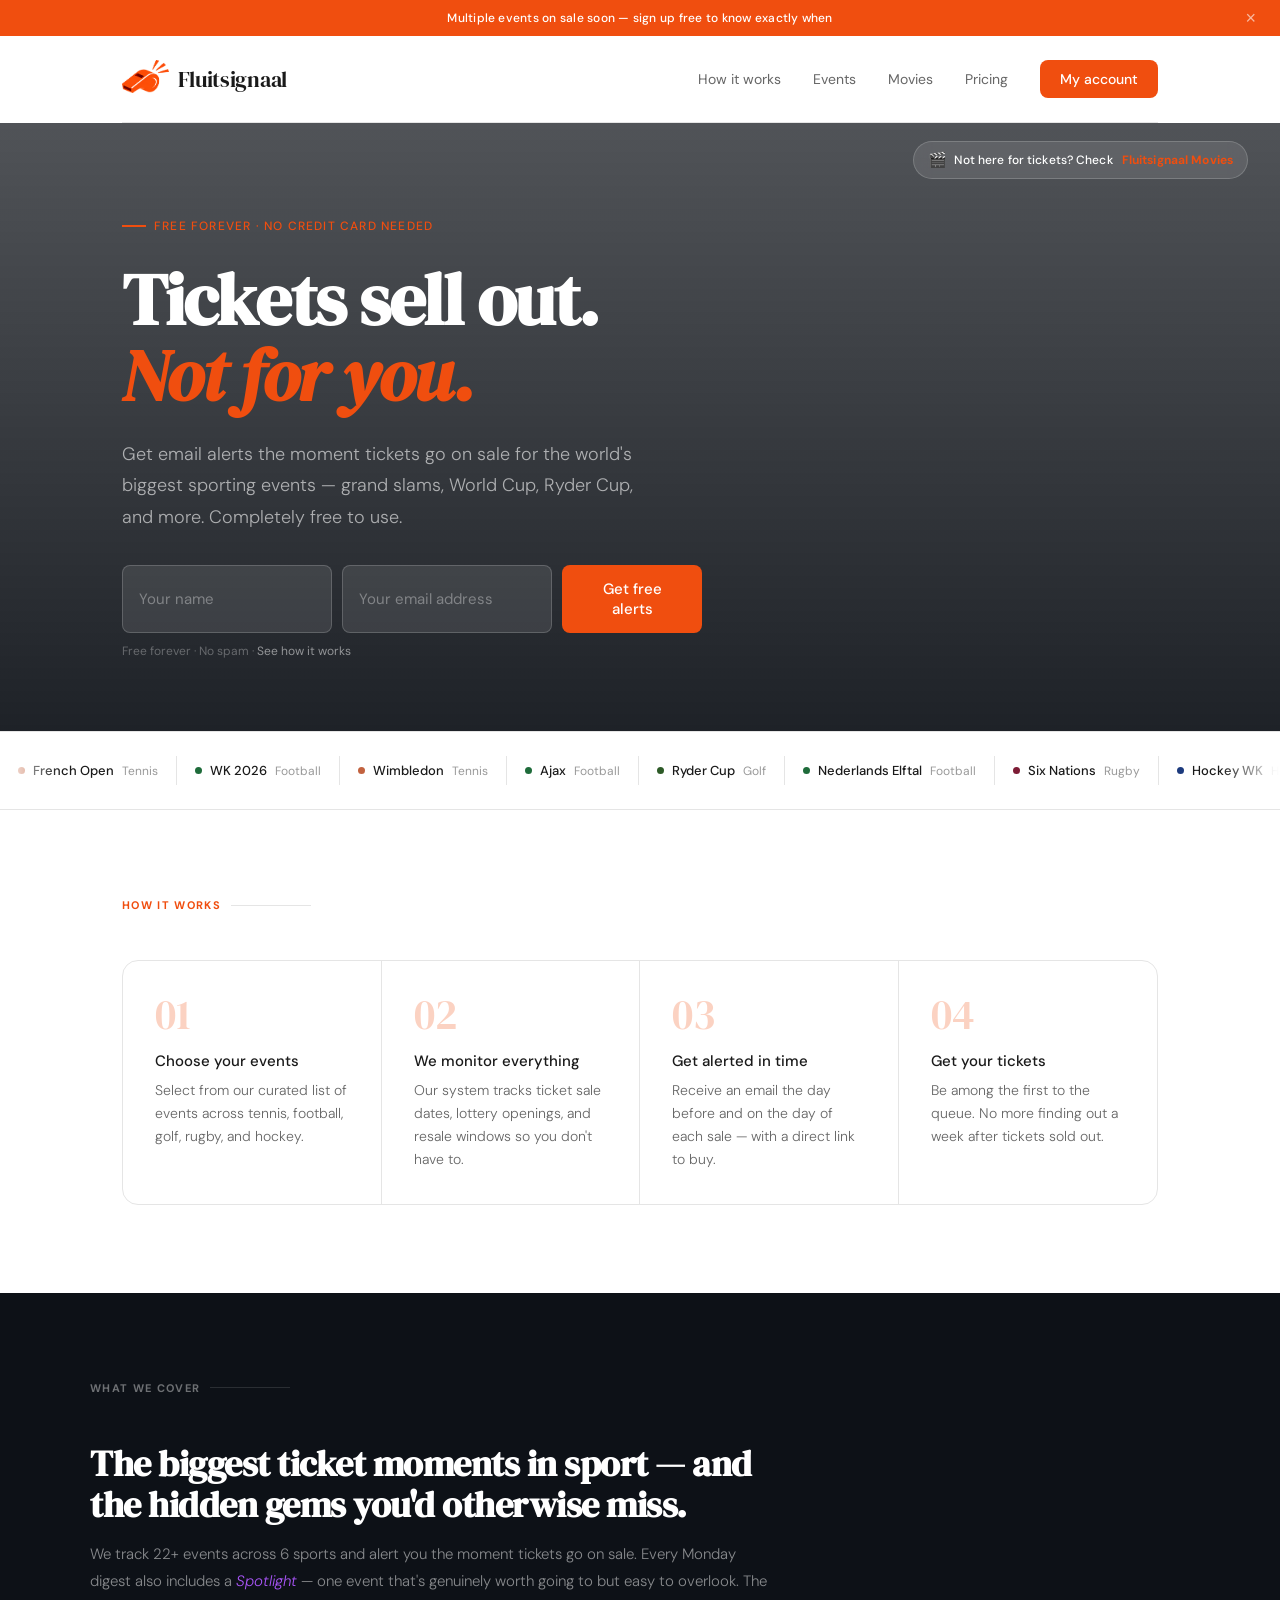
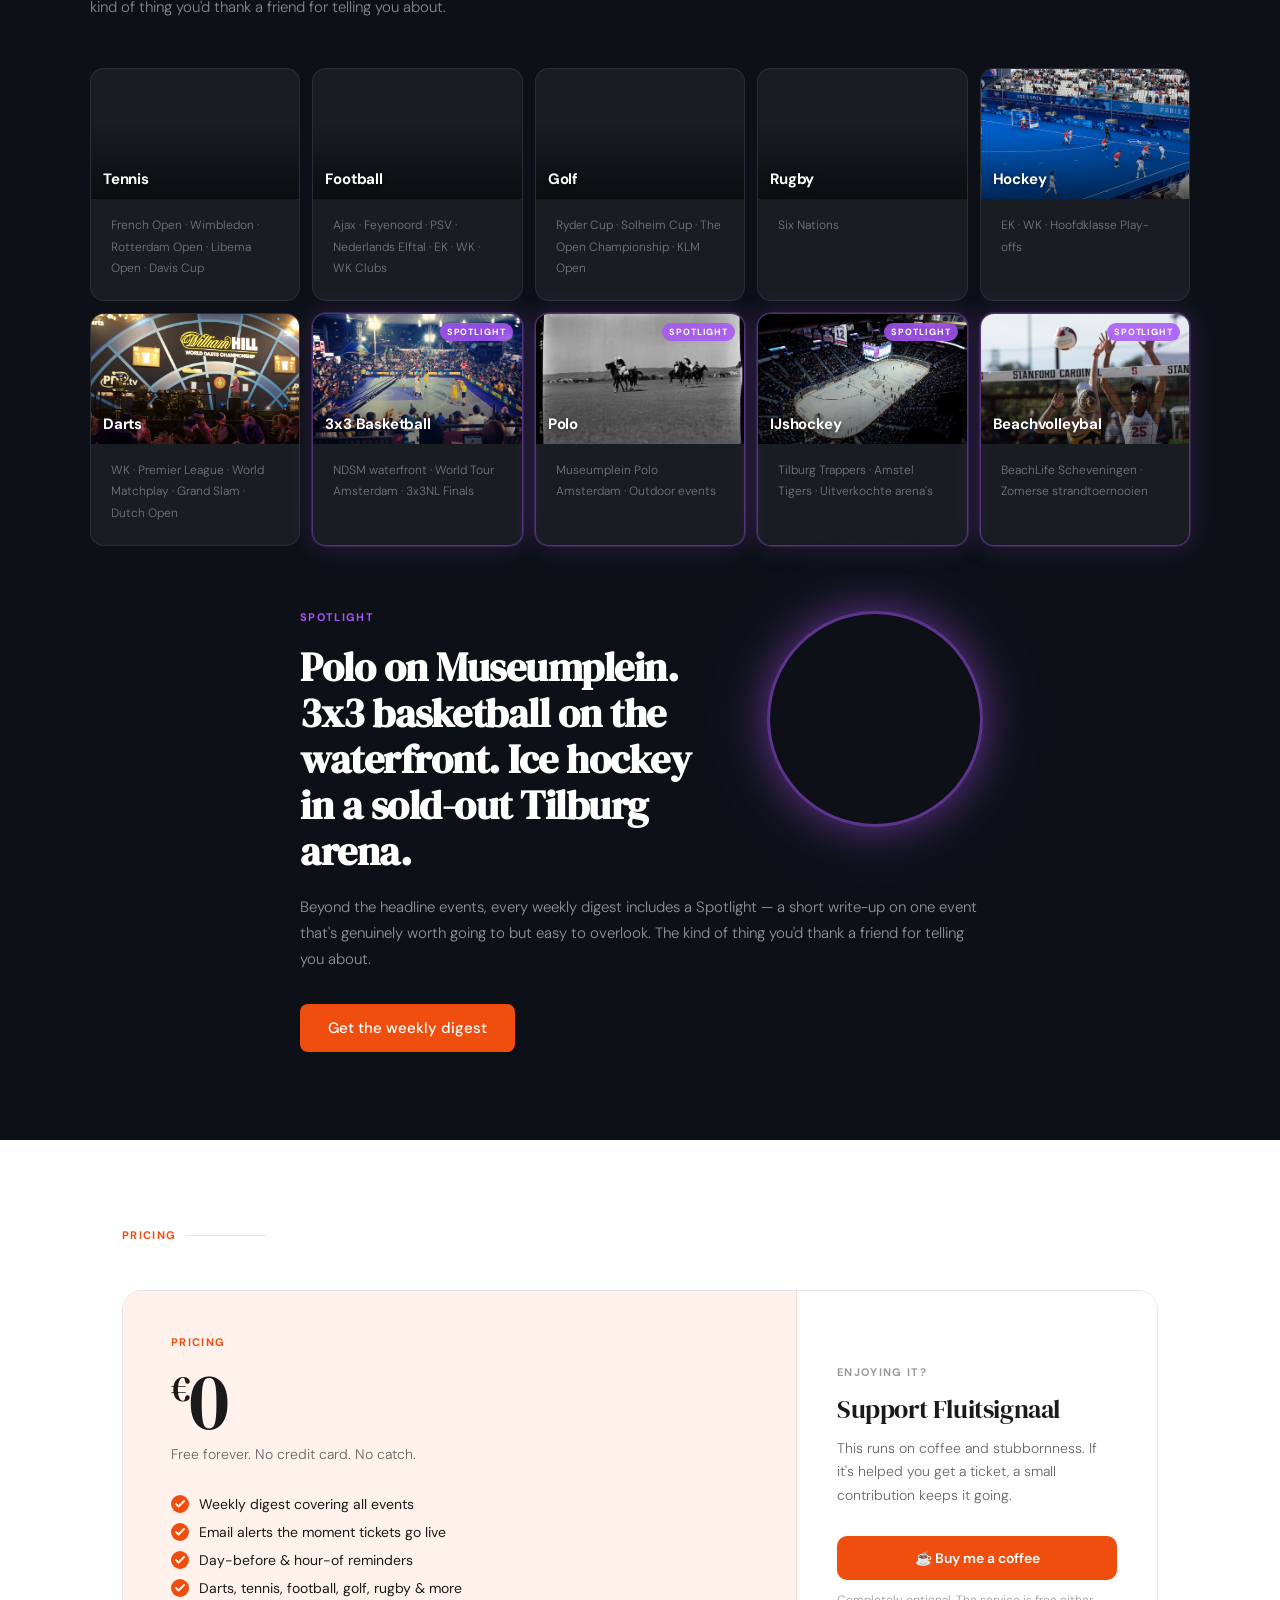
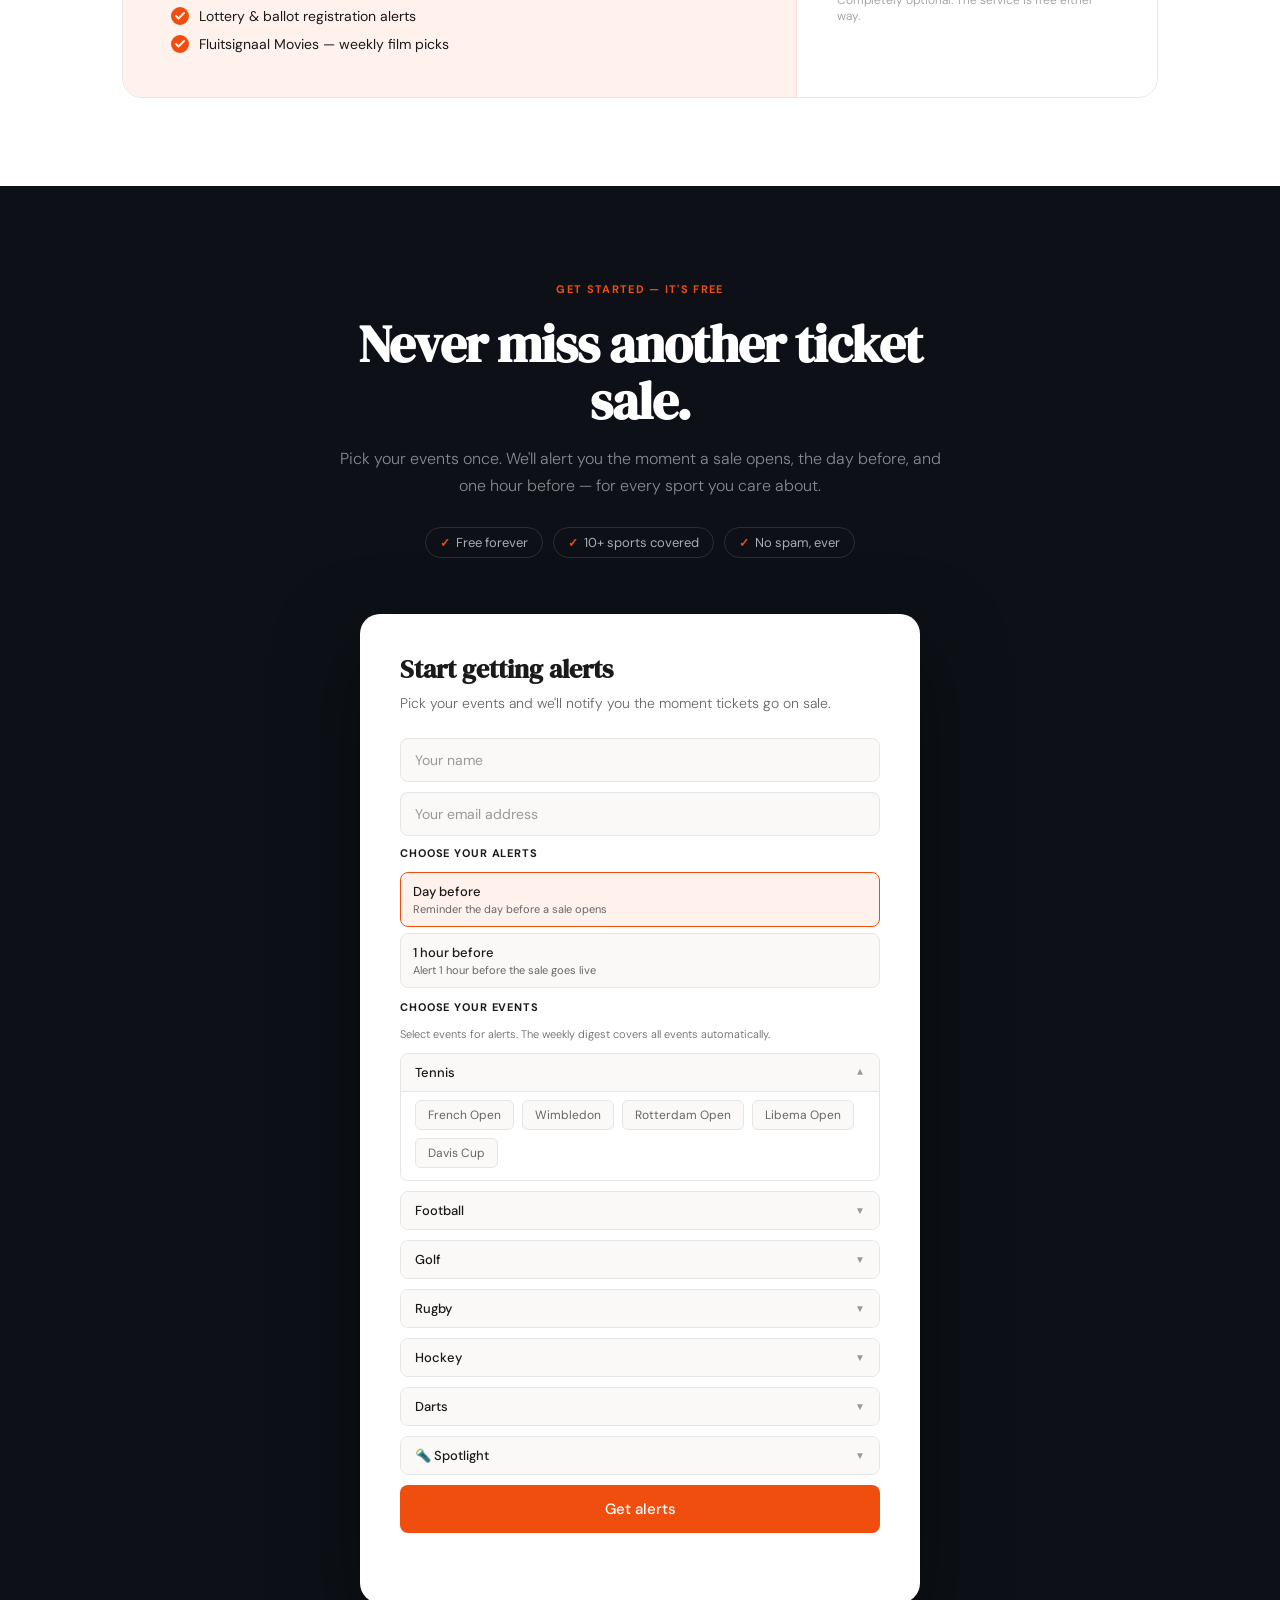
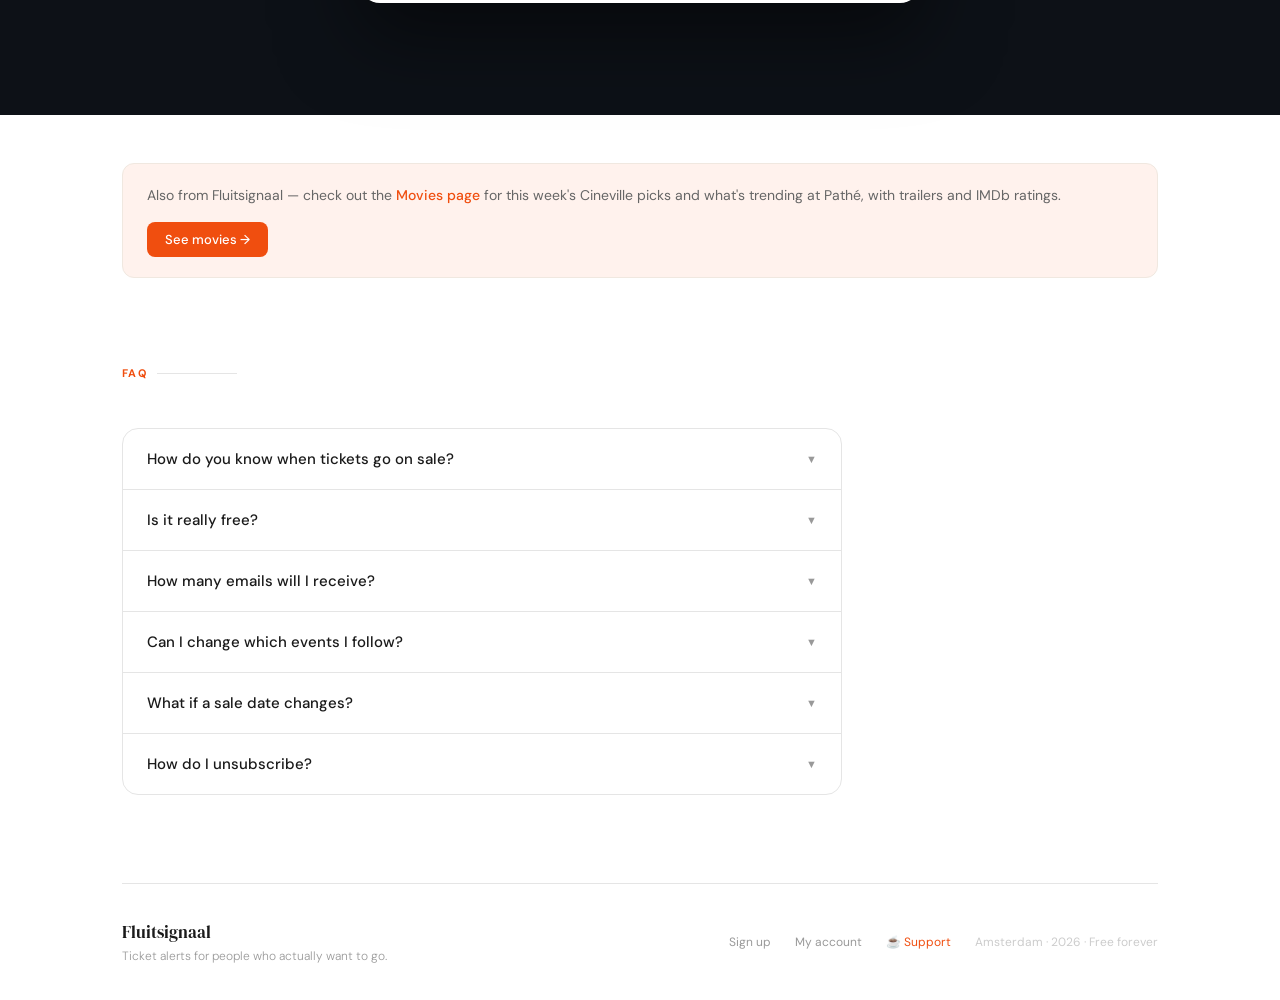
==== commit ecfd9d3d: "Add 2 more spotlight cards, grid now 10 total" ====
--- a/index.html
+++ b/index.html
@@ -485,6 +485,20 @@
           <div class="sport-img-label">Polo</div>
         </div>
         <div class="sport-card-body"><div class="sport-events">Museumplein Polo Amsterdam · Outdoor events</div></div>
+      </div>
+      <div class="sport-card spotlight-card">
+        <div class="sport-img" style="background-image:url('spotlight3.jpg')">
+          <div class="spotlight-card-badge">Spotlight</div>
+          <div class="sport-img-label">IJshockey</div>
+        </div>
+        <div class="sport-card-body"><div class="sport-events">Tilburg Trappers · Amstel Tigers · Uitverkochte arena's</div></div>
+      </div>
+      <div class="sport-card spotlight-card">
+        <div class="sport-img" style="background-image:url('spotlight4.jpg'); background-position: top center;">
+          <div class="spotlight-card-badge">Spotlight</div>
+          <div class="sport-img-label">Beachvolleybal</div>
+        </div>
+        <div class="sport-card-body"><div class="sport-events">BeachLife Scheveningen · Zomerse strandtoernooien</div></div>
       </div>
     </div>
     <div class="spotlight-teaser-inner">
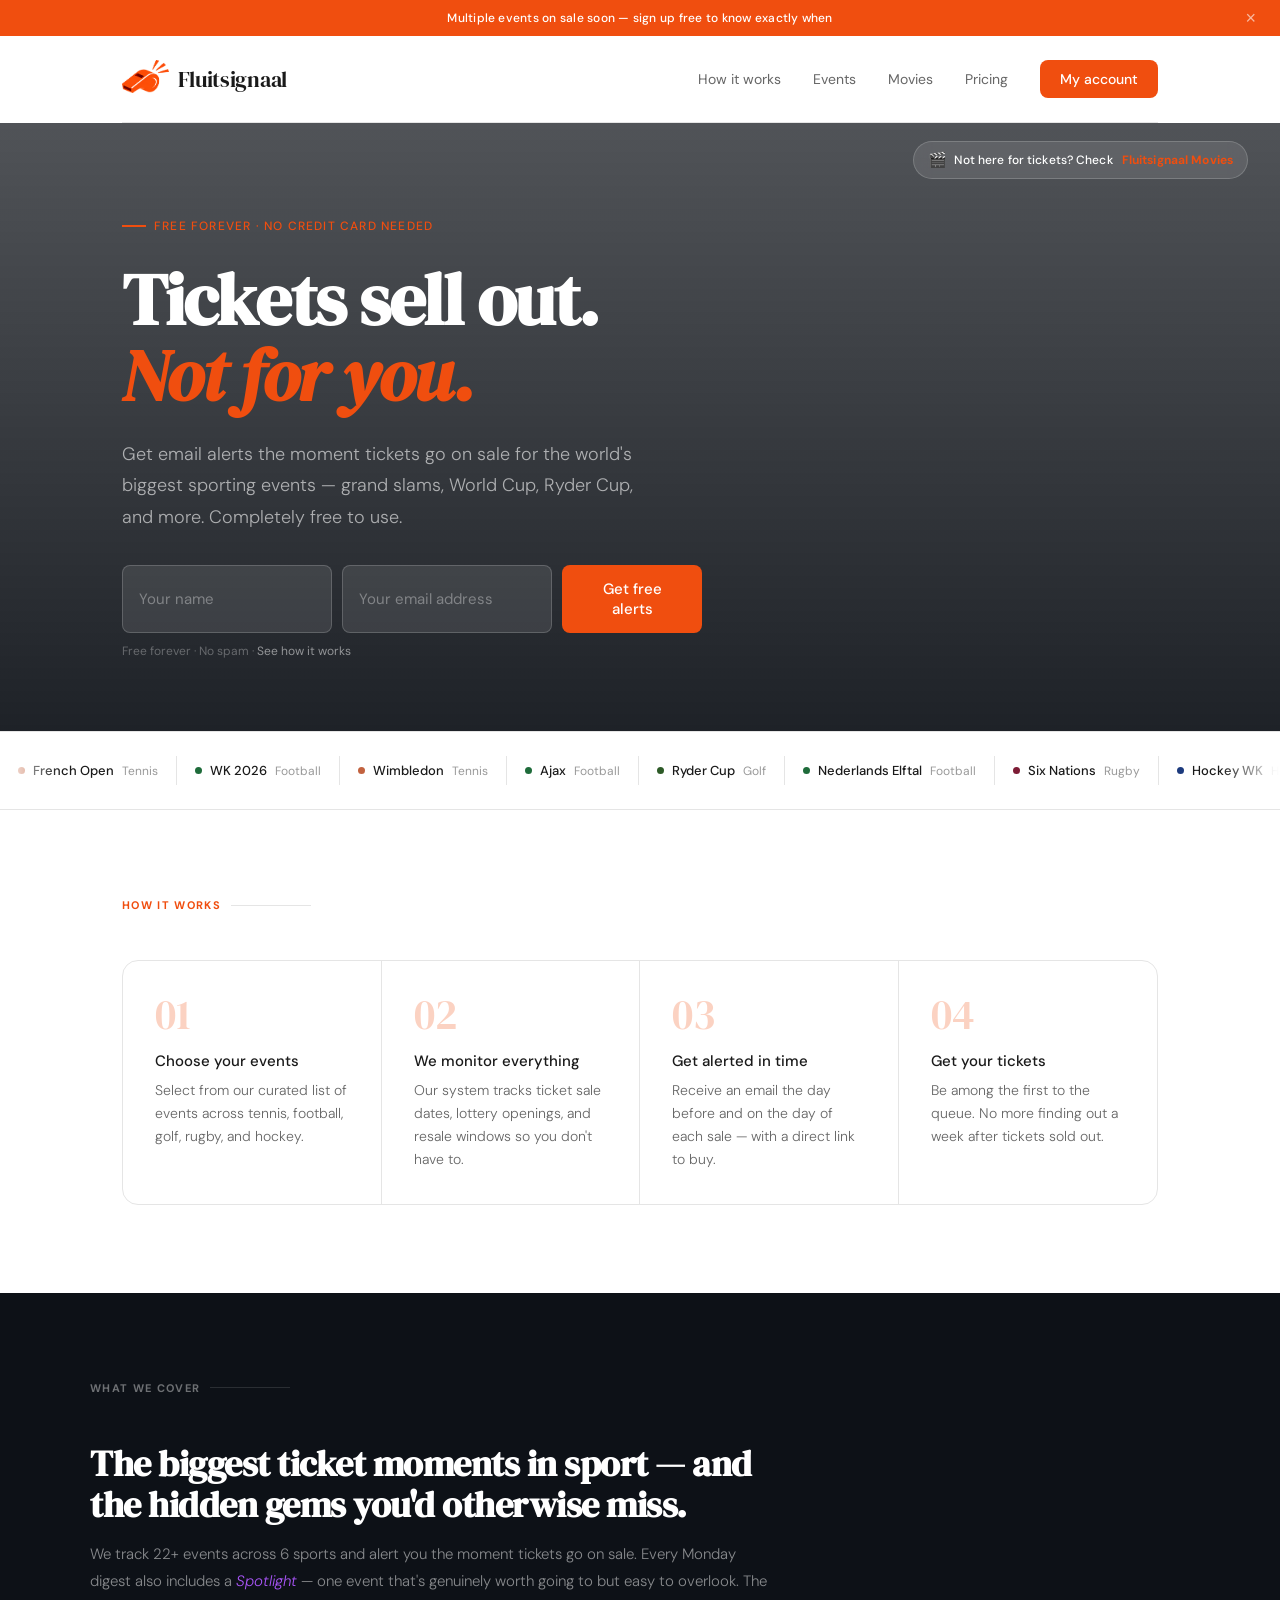
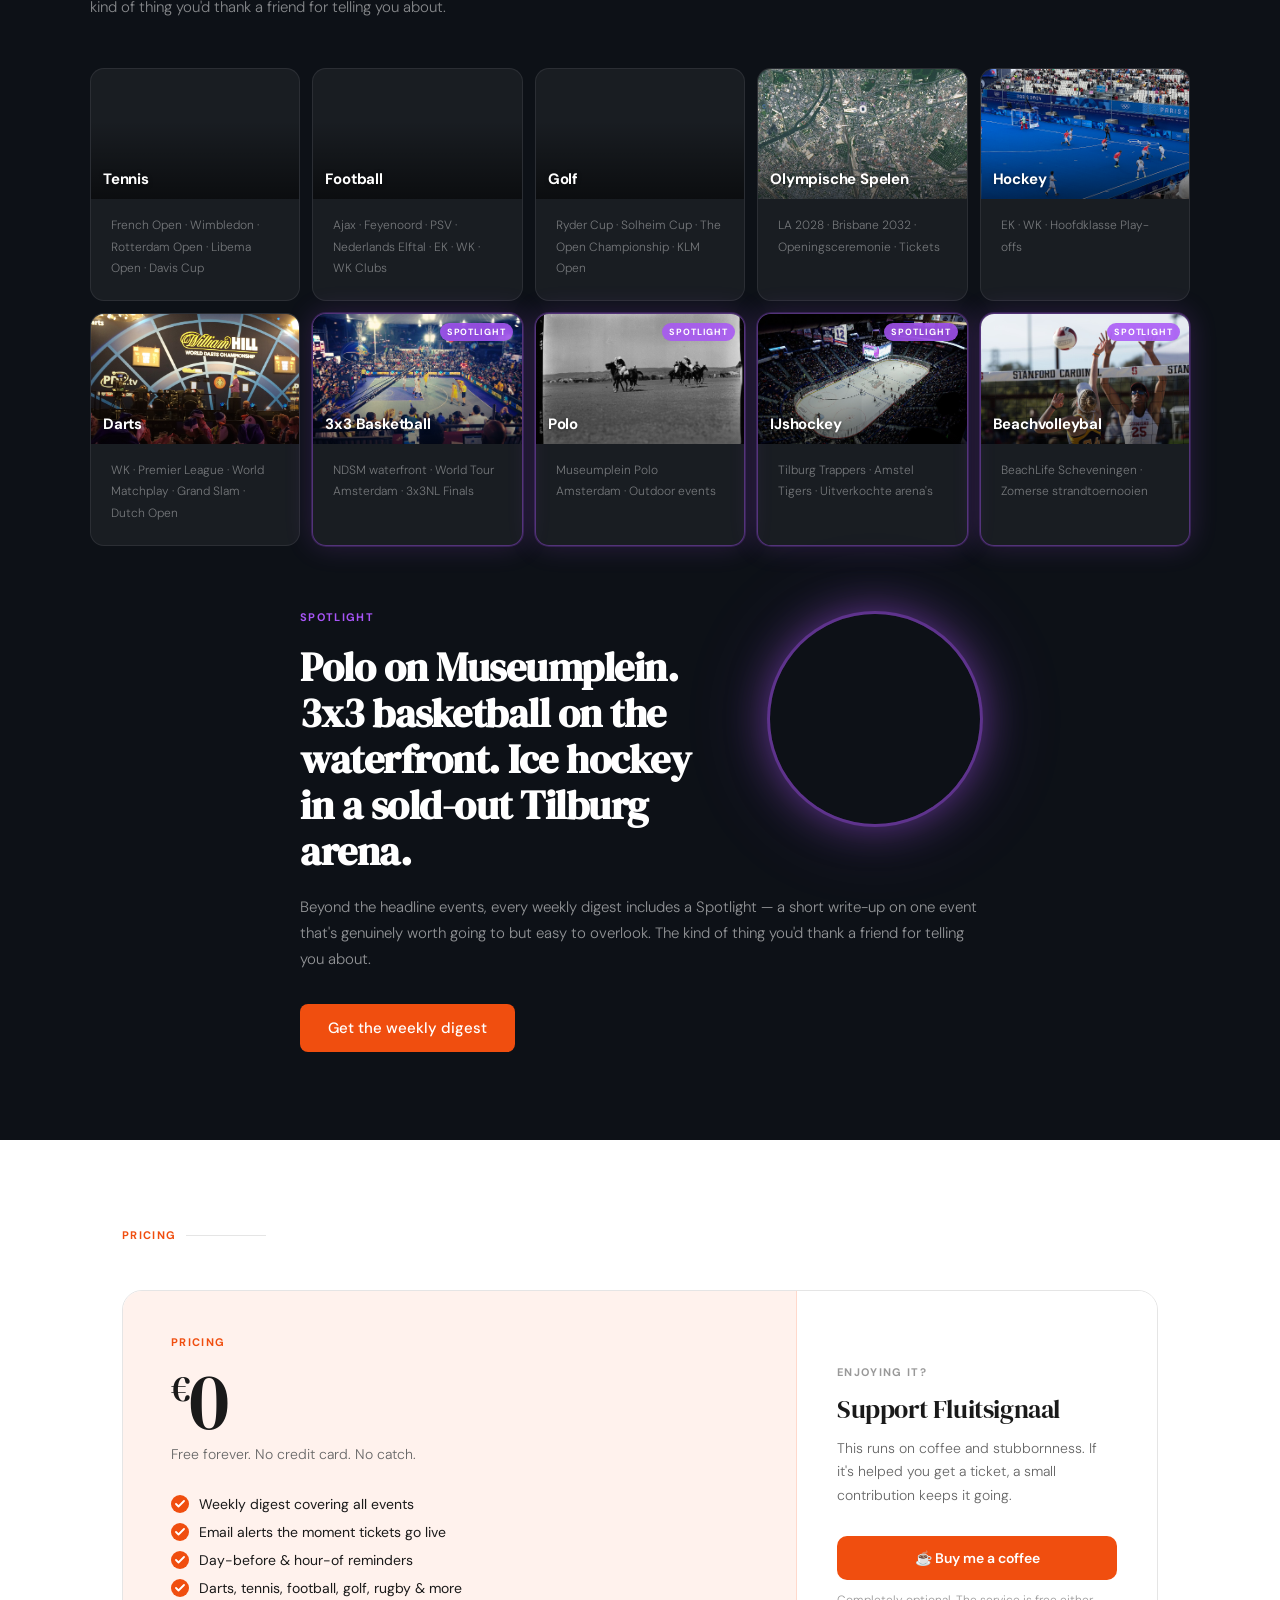
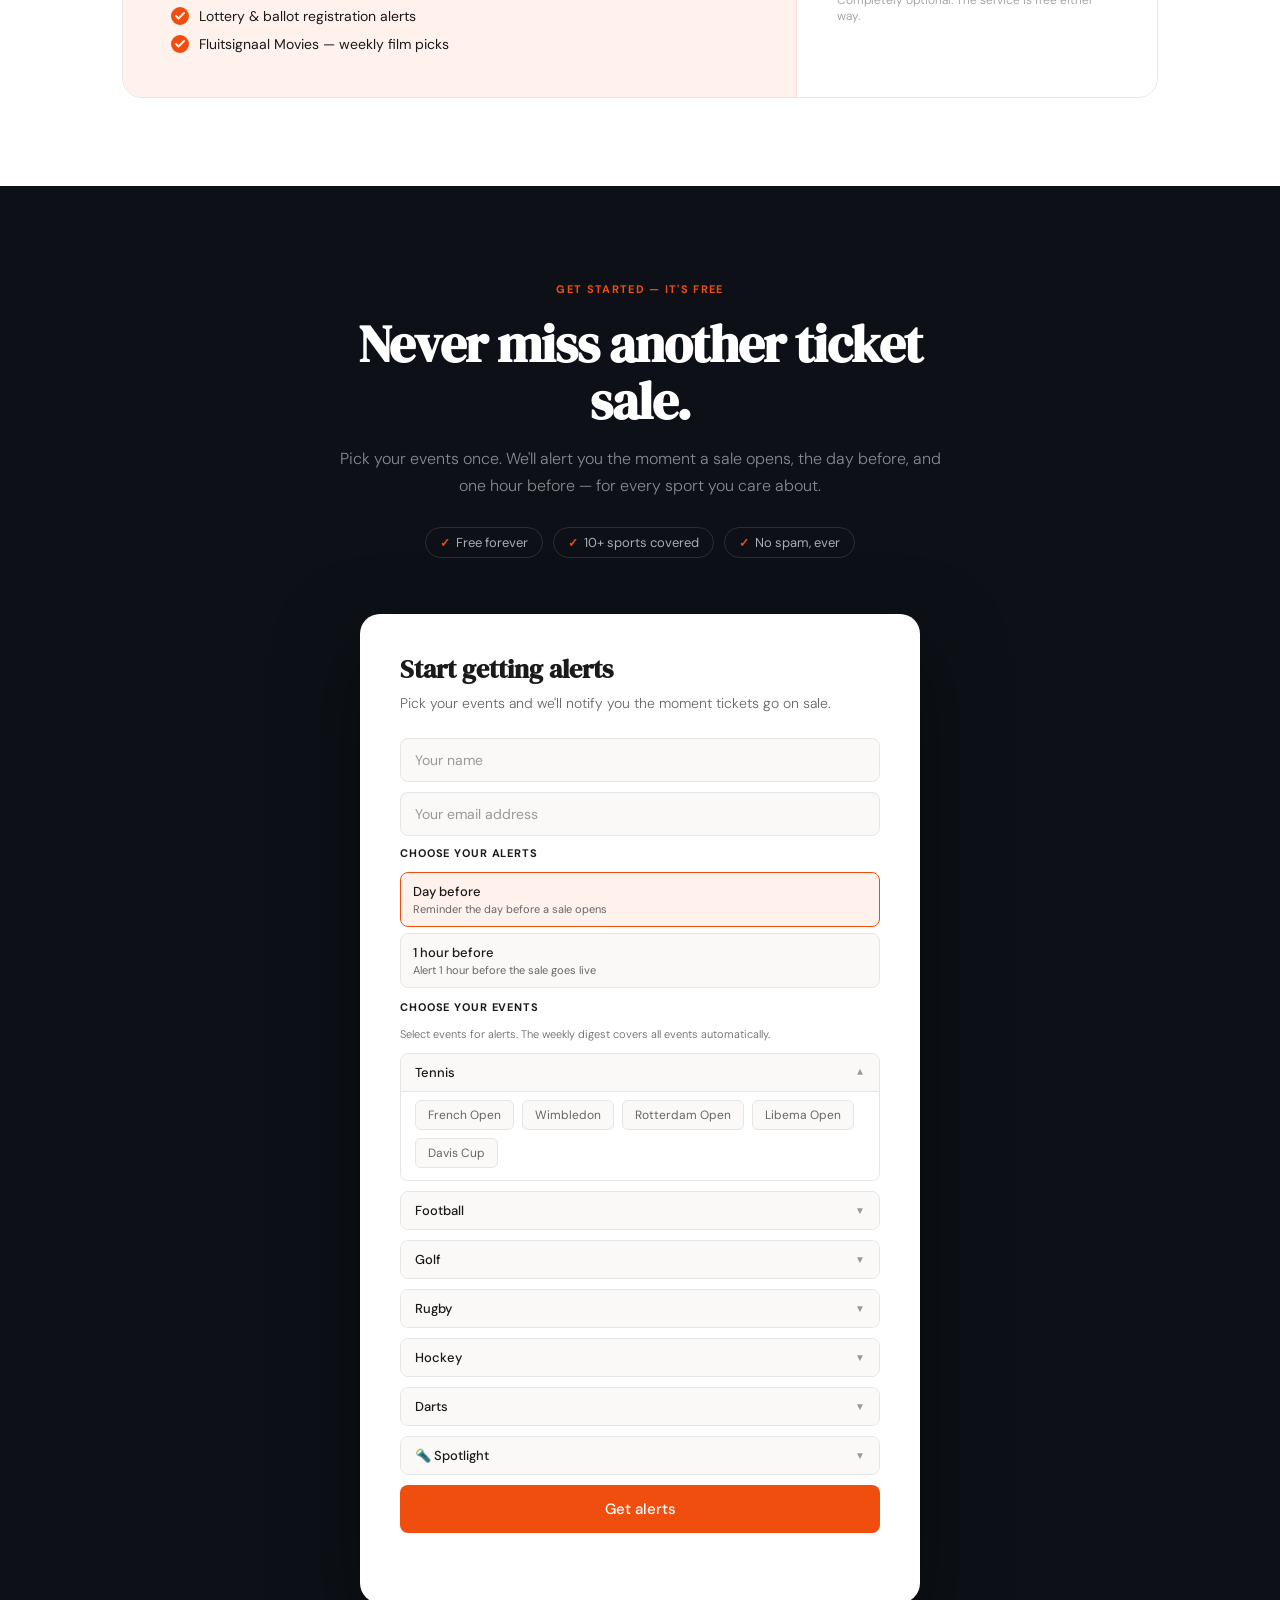
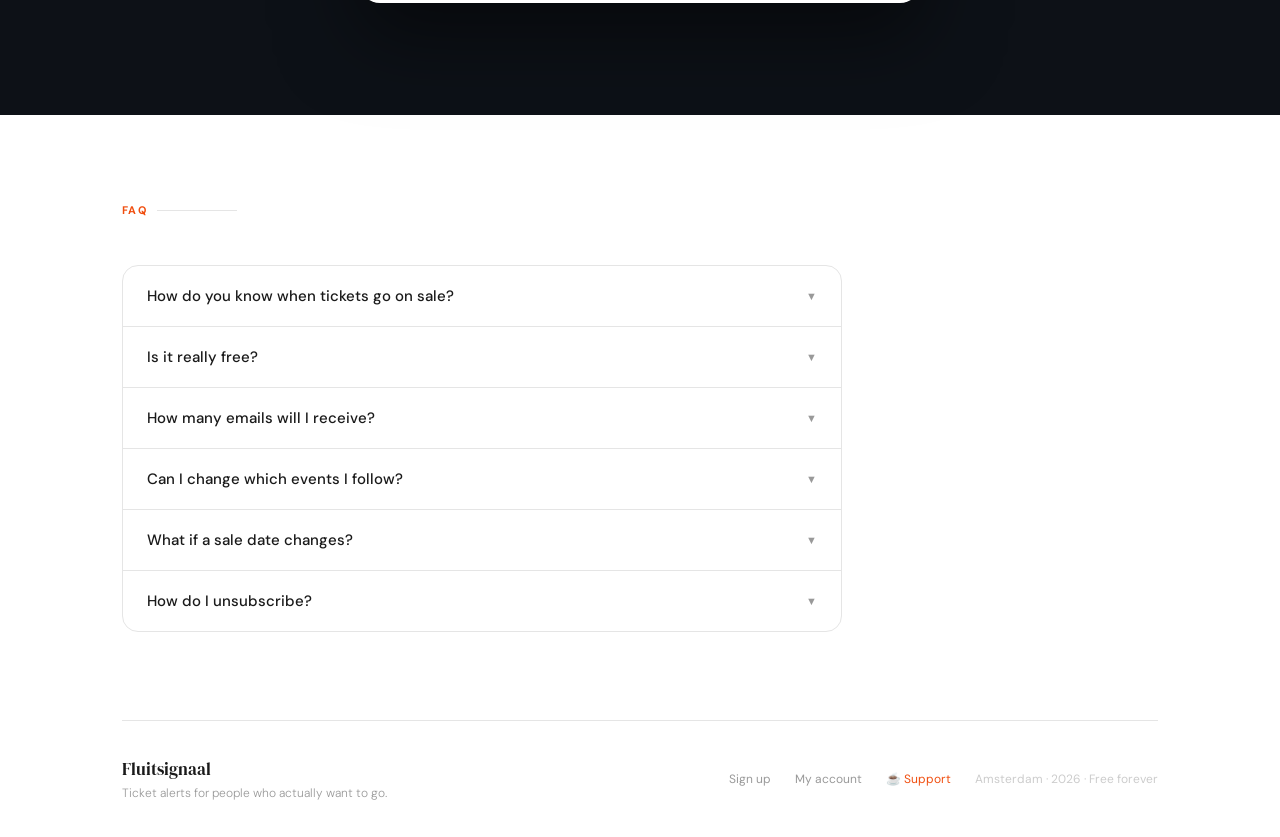
==== commit 32851041: "Replace rugby with Olympics card; remove movies banner" ====
--- a/index.html
+++ b/index.html
@@ -454,11 +454,11 @@
         </div>
         <div class="sport-card-body"><div class="sport-events">Ryder Cup · Solheim Cup · The Open Championship · KLM Open</div></div>
       </div>
-      <div class="sport-card rugby">
-        <div class="sport-img" style="background-image:url('https://upload.wikimedia.org/wikipedia/commons/0/08/2023_Rugby_World_Cup_Australia_vs_Georgia_%284%29.jpg')">
-          <div class="sport-img-label">Rugby</div>
-        </div>
-        <div class="sport-card-body"><div class="sport-events">Six Nations</div></div>
+      <div class="sport-card" style="--sport-color:#c9a227;">
+        <div class="sport-img" style="background-image:url('olympics.jpg')">
+          <div class="sport-img-label">Olympische Spelen</div>
+        </div>
+        <div class="sport-card-body"><div class="sport-events">LA 2028 · Brisbane 2032 · Openingsceremonie · Tickets</div></div>
       </div>
       <div class="sport-card hockey">
         <div class="sport-img" style="background-image:url('hockey.jpg')">
@@ -662,12 +662,6 @@
   </div>
 </section>
 
-<div class="site">
-  <div style="margin:3rem 0 0;padding:1.25rem 1.5rem;border:1px solid #f0e8e0;border-radius:12px;background:var(--orange-light);display:flex;align-items:center;justify-content:space-between;gap:1rem;flex-wrap:wrap;">
-    <p style="font-size:14px;color:var(--muted);line-height:1.6;">Also from Fluitsignaal — check out the <a href="movies.html" style="color:var(--orange);font-weight:500;text-decoration:none;">Movies page</a> for this week's Cineville picks and what's trending at Pathé, with trailers and IMDb ratings.</p>
-    <a href="movies.html" style="flex-shrink:0;background:var(--orange);color:#fff;padding:9px 18px;border-radius:8px;font-size:13px;font-weight:500;text-decoration:none;white-space:nowrap;transition:opacity 0.15s;" onmouseover="this.style.opacity=0.88" onmouseout="this.style.opacity=1">See movies →</a>
-  </div>
-</div>
 
 <div class="site">
   <section class="faq">
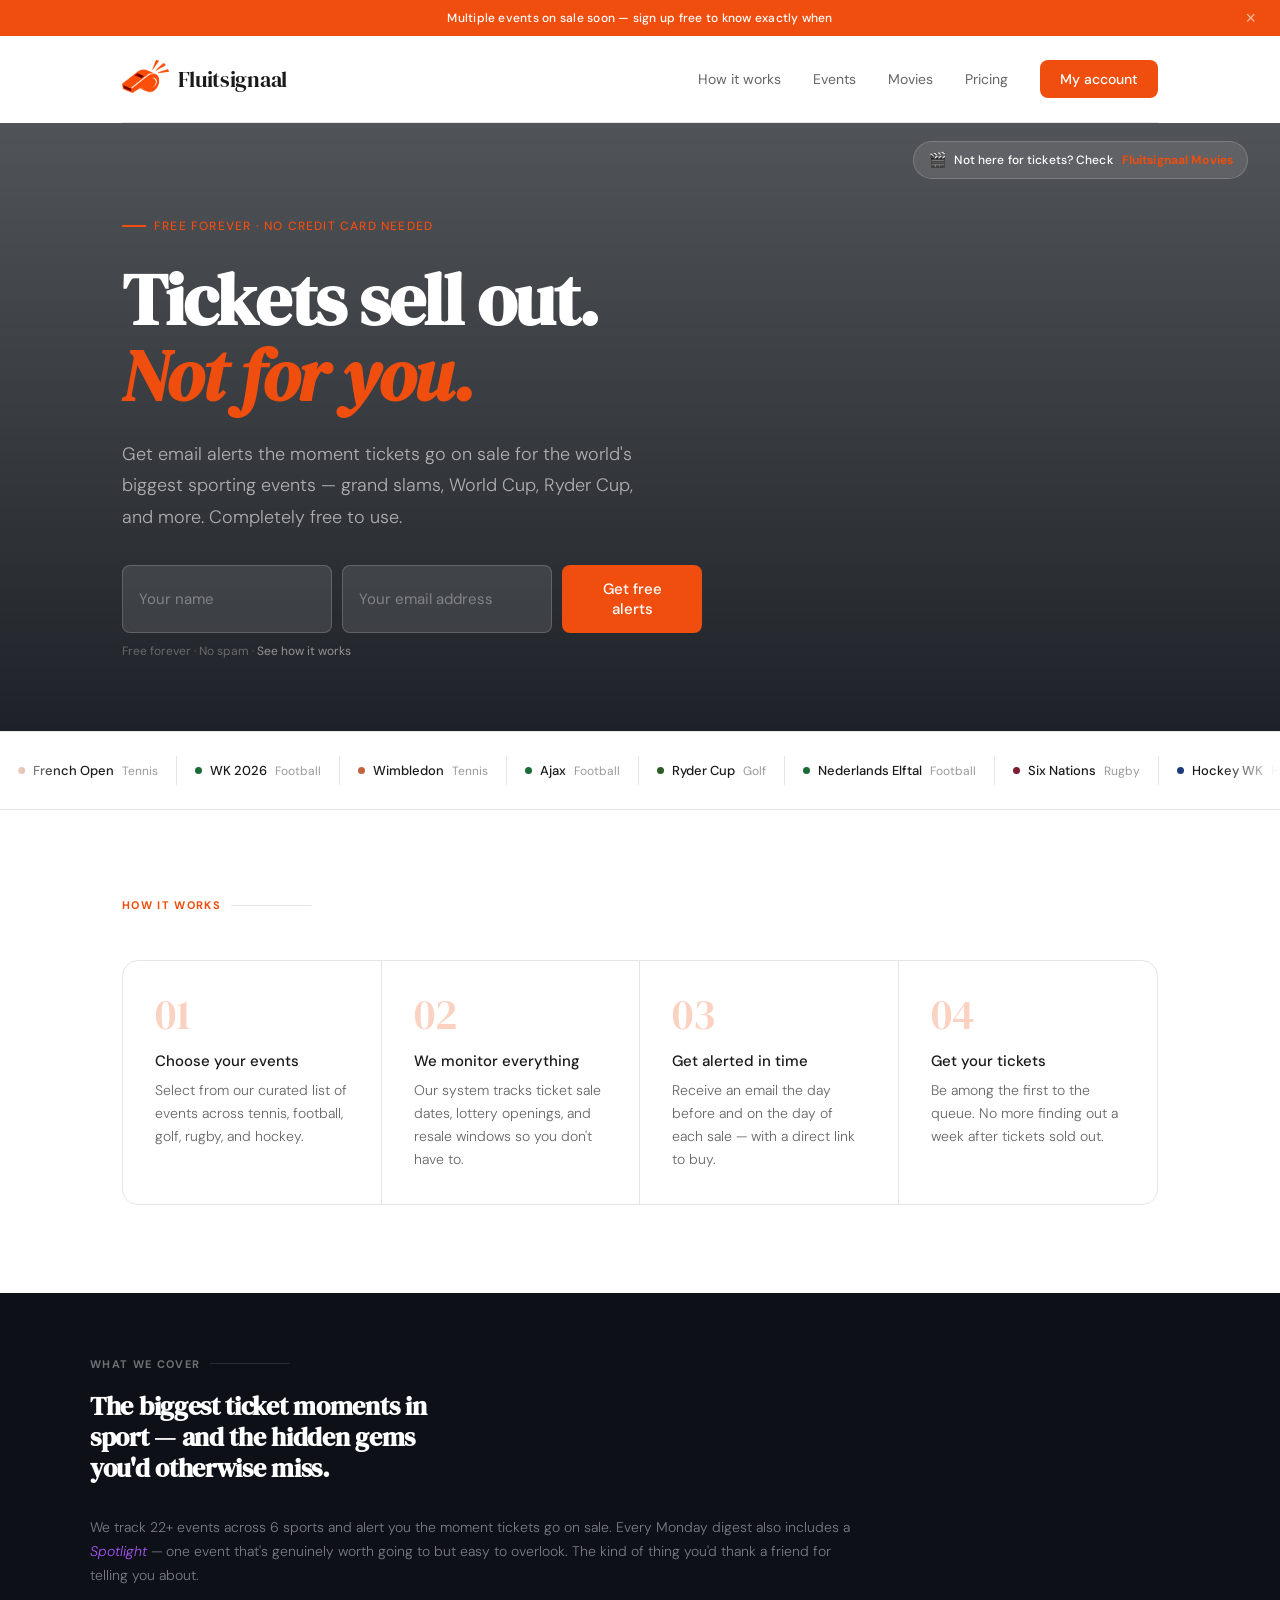
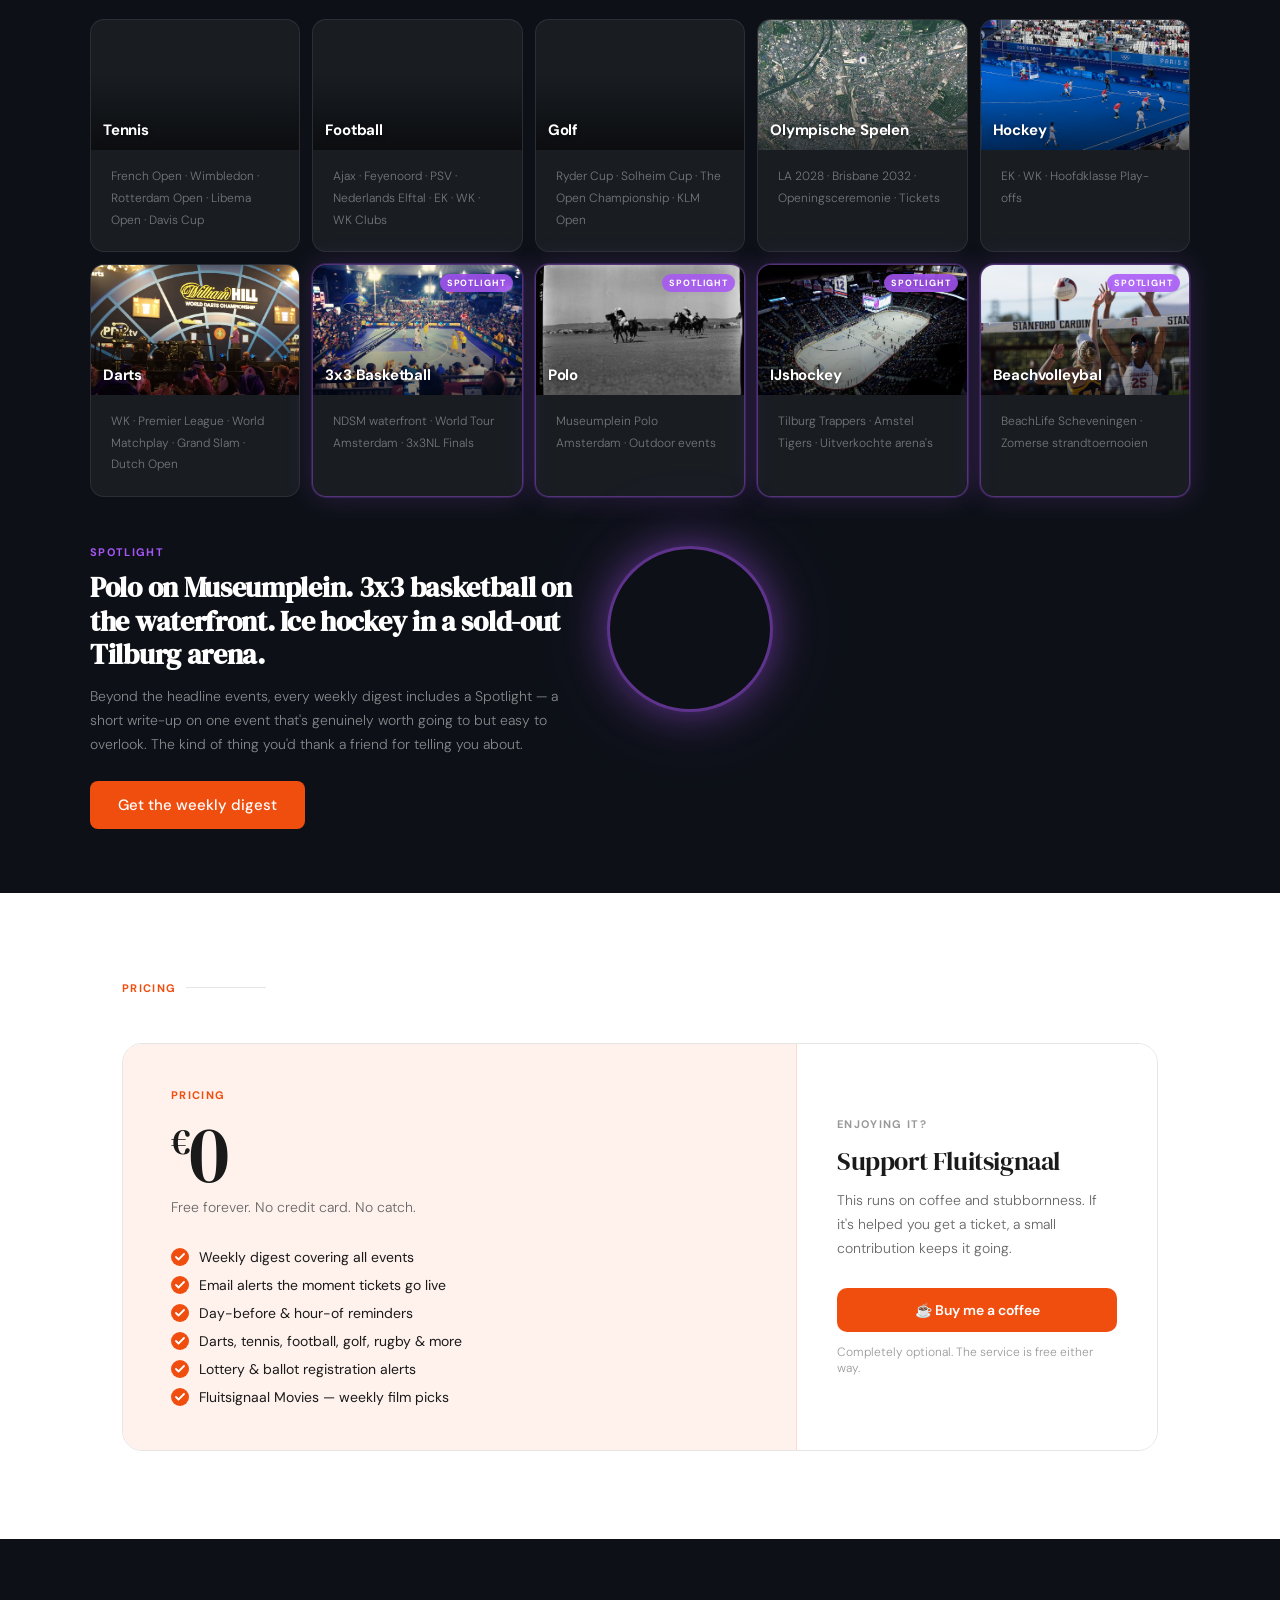
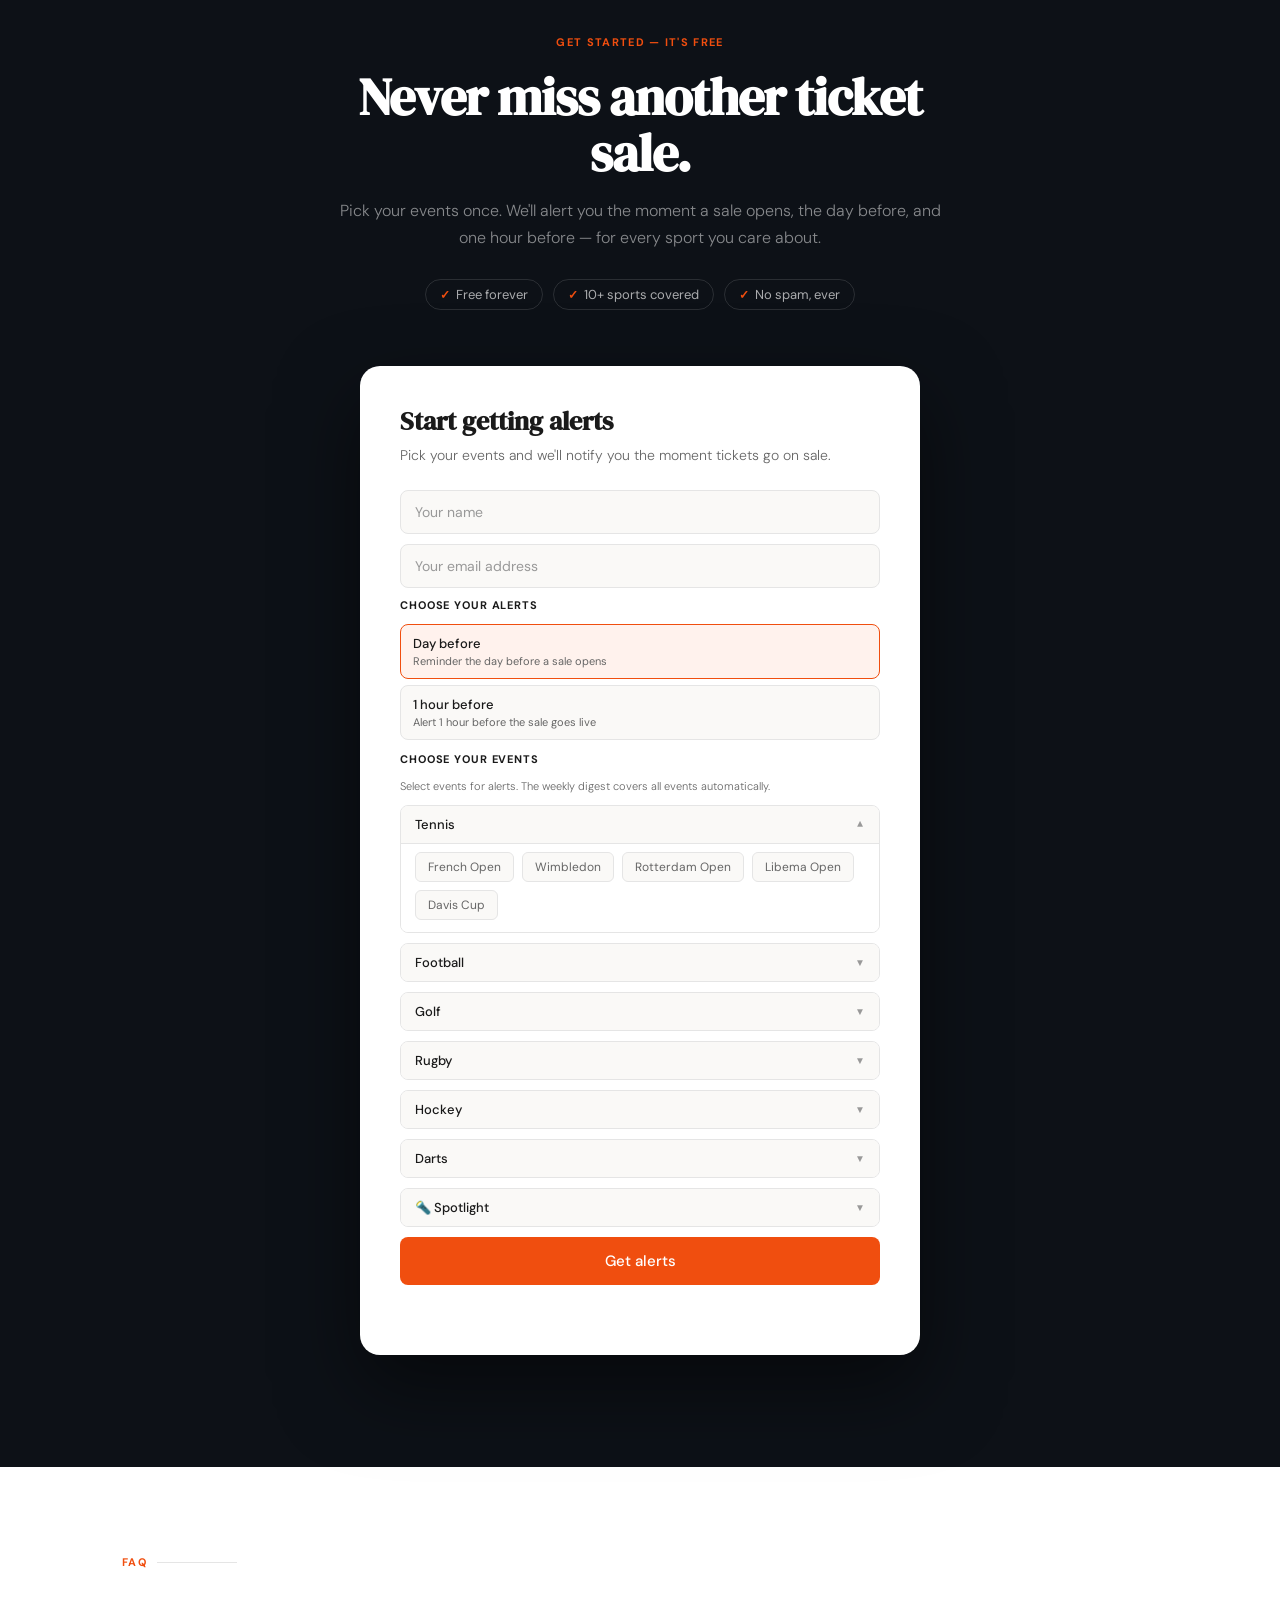
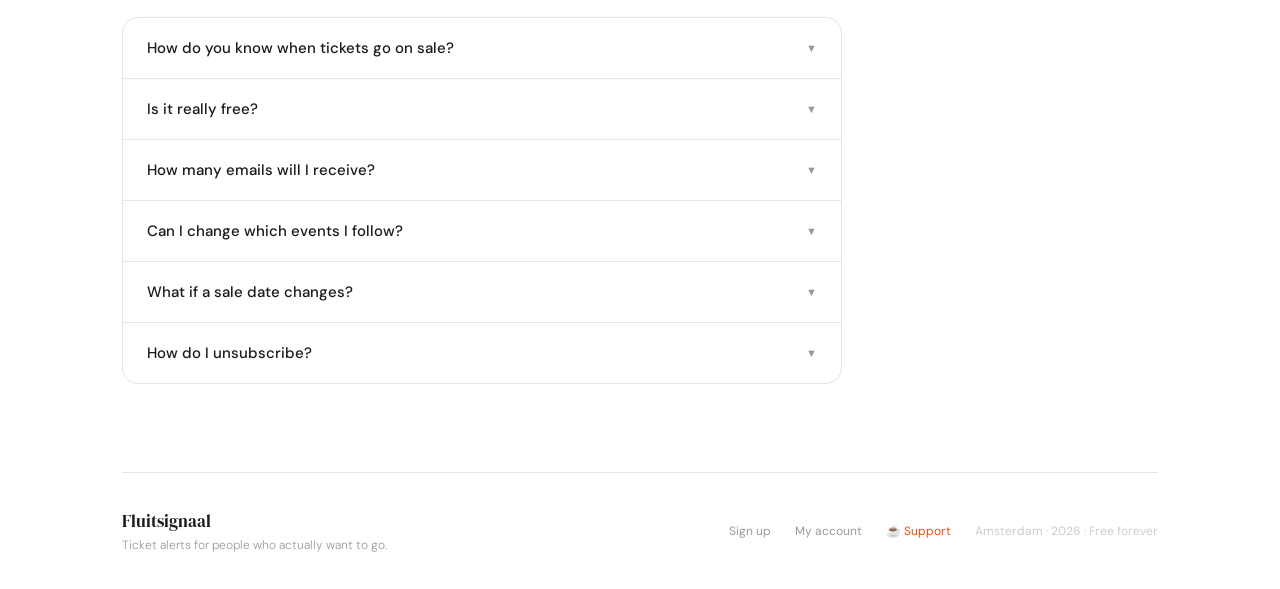
==== commit 58f52155: "Tighten events+spotlight section spacing and type sizes" ====
--- a/index.html
+++ b/index.html
@@ -163,15 +163,15 @@
     .step-body { font-size: 14px; color: var(--muted); line-height: 1.65; font-weight: 300; }
 
     /* Sports + Spotlight (combined dark section) */
-    .sports { background: var(--dark); padding: 5.5rem 2rem; margin: 0 -2rem; }
+    .sports { background: var(--dark); padding: 4rem 2rem; margin: 0 -2rem; }
     .sports-inner { max-width: 1100px; margin: 0 auto; }
-    .sports .section-label { color: rgba(255,255,255,0.4); }
+    .sports .section-label { color: rgba(255,255,255,0.4); margin-bottom: 1.25rem; }
     .sports .section-label::after { background: rgba(255,255,255,0.12); }
-    .sports-section-intro { max-width: 680px; margin-bottom: 3rem; }
-    .sports-intro-title { font-family: 'DM Serif Display', serif; font-size: clamp(24px, 3vw, 36px); color: #fff; line-height: 1.15; letter-spacing: -0.5px; margin-bottom: 1rem; }
-    .sports-intro-body { font-size: 15px; color: rgba(255,255,255,0.5); line-height: 1.75; font-weight: 300; }
+    .sports-section-intro { max-width: 760px; margin-bottom: 2rem; display: flex; align-items: baseline; gap: 2rem; flex-wrap: wrap; }
+    .sports-intro-title { font-family: 'DM Serif Display', serif; font-size: clamp(20px, 2.2vw, 26px); color: #fff; line-height: 1.2; letter-spacing: -0.3px; margin: 0; flex-shrink: 0; max-width: 340px; }
+    .sports-intro-body { font-size: 14px; color: rgba(255,255,255,0.45); line-height: 1.7; font-weight: 300; margin: 0; }
     .spotlight-inline { color: #a855f7; font-style: italic; }
-    .sports-grid { display: grid; grid-template-columns: repeat(auto-fit, minmax(180px, 1fr)); gap: 12px; margin-bottom: 4rem; }
+    .sports-grid { display: grid; grid-template-columns: repeat(auto-fit, minmax(180px, 1fr)); gap: 12px; margin-bottom: 3rem; }
     .sport-card.spotlight-card { border-color: rgba(168,85,247,0.4); box-shadow: 0 0 0 1px rgba(168,85,247,0.2), 0 0 28px rgba(168,85,247,0.2); }
     .sport-card.spotlight-card:hover { box-shadow: 0 0 0 1px rgba(168,85,247,0.5), 0 0 40px rgba(168,85,247,0.35), 0 8px 32px rgba(0,0,0,0.4); }
     .spotlight-card-badge { position: absolute; top: 9px; right: 9px; z-index: 2; background: rgba(168,85,247,0.85); backdrop-filter: blur(6px); color: #fff; font-size: 9px; font-weight: 700; letter-spacing: 0.1em; text-transform: uppercase; padding: 3px 7px; border-radius: 999px; }
@@ -183,16 +183,16 @@
     .sport-card-body { padding: 1rem 1.25rem 1.25rem; }
     .sport-name { font-size: 14px; font-weight: 600; margin-bottom: 8px; display: none; }
     .sport-events { font-size: 12px; color: rgba(255,255,255,0.4); line-height: 1.8; font-weight: 300; }
-.spotlight-teaser-inner { max-width: 680px; margin: 0 auto; }
+    .spotlight-teaser-inner { max-width: 680px; }
     .spotlight-teaser-img {
-      width: 210px; height: 210px; border-radius: 50%;
+      width: 160px; height: 160px; border-radius: 50%;
       background-size: cover; background-position: center;
-      float: right; margin: 0.25rem 0 1.5rem 2.5rem; flex-shrink: 0;
+      float: right; margin: 0.25rem 0 1.25rem 2rem; flex-shrink: 0;
       box-shadow: 0 0 0 3px rgba(168,85,247,0.35), 0 0 40px rgba(168,85,247,0.5), 0 0 90px rgba(168,85,247,0.2);
     }
-    .spotlight-teaser-label { font-size: 11px; font-weight: 700; letter-spacing: 0.12em; text-transform: uppercase; color: #a855f7; margin-bottom: 1.25rem; display: block; }
-    .spotlight-teaser-title { font-family: 'DM Serif Display', serif; font-size: clamp(26px, 3.5vw, 40px); color: #fff; line-height: 1.15; letter-spacing: -0.5px; margin-bottom: 1.25rem; }
-    .spotlight-teaser-body { font-size: 15px; color: rgba(255,255,255,0.55); line-height: 1.75; font-weight: 300; margin-bottom: 2rem; }
+    .spotlight-teaser-label { font-size: 11px; font-weight: 700; letter-spacing: 0.12em; text-transform: uppercase; color: #a855f7; margin-bottom: 0.75rem; display: block; }
+    .spotlight-teaser-title { font-family: 'DM Serif Display', serif; font-size: clamp(20px, 2.4vw, 28px); color: #fff; line-height: 1.2; letter-spacing: -0.3px; margin-bottom: 0.85rem; }
+    .spotlight-teaser-body { font-size: 14px; color: rgba(255,255,255,0.5); line-height: 1.7; font-weight: 300; margin-bottom: 1.5rem; }
     @media (max-width: 767px) { .spotlight-teaser-img { float: none; display: block; margin: 0 auto 2rem; width: 160px; height: 160px; } }
 
     /* FAQ */
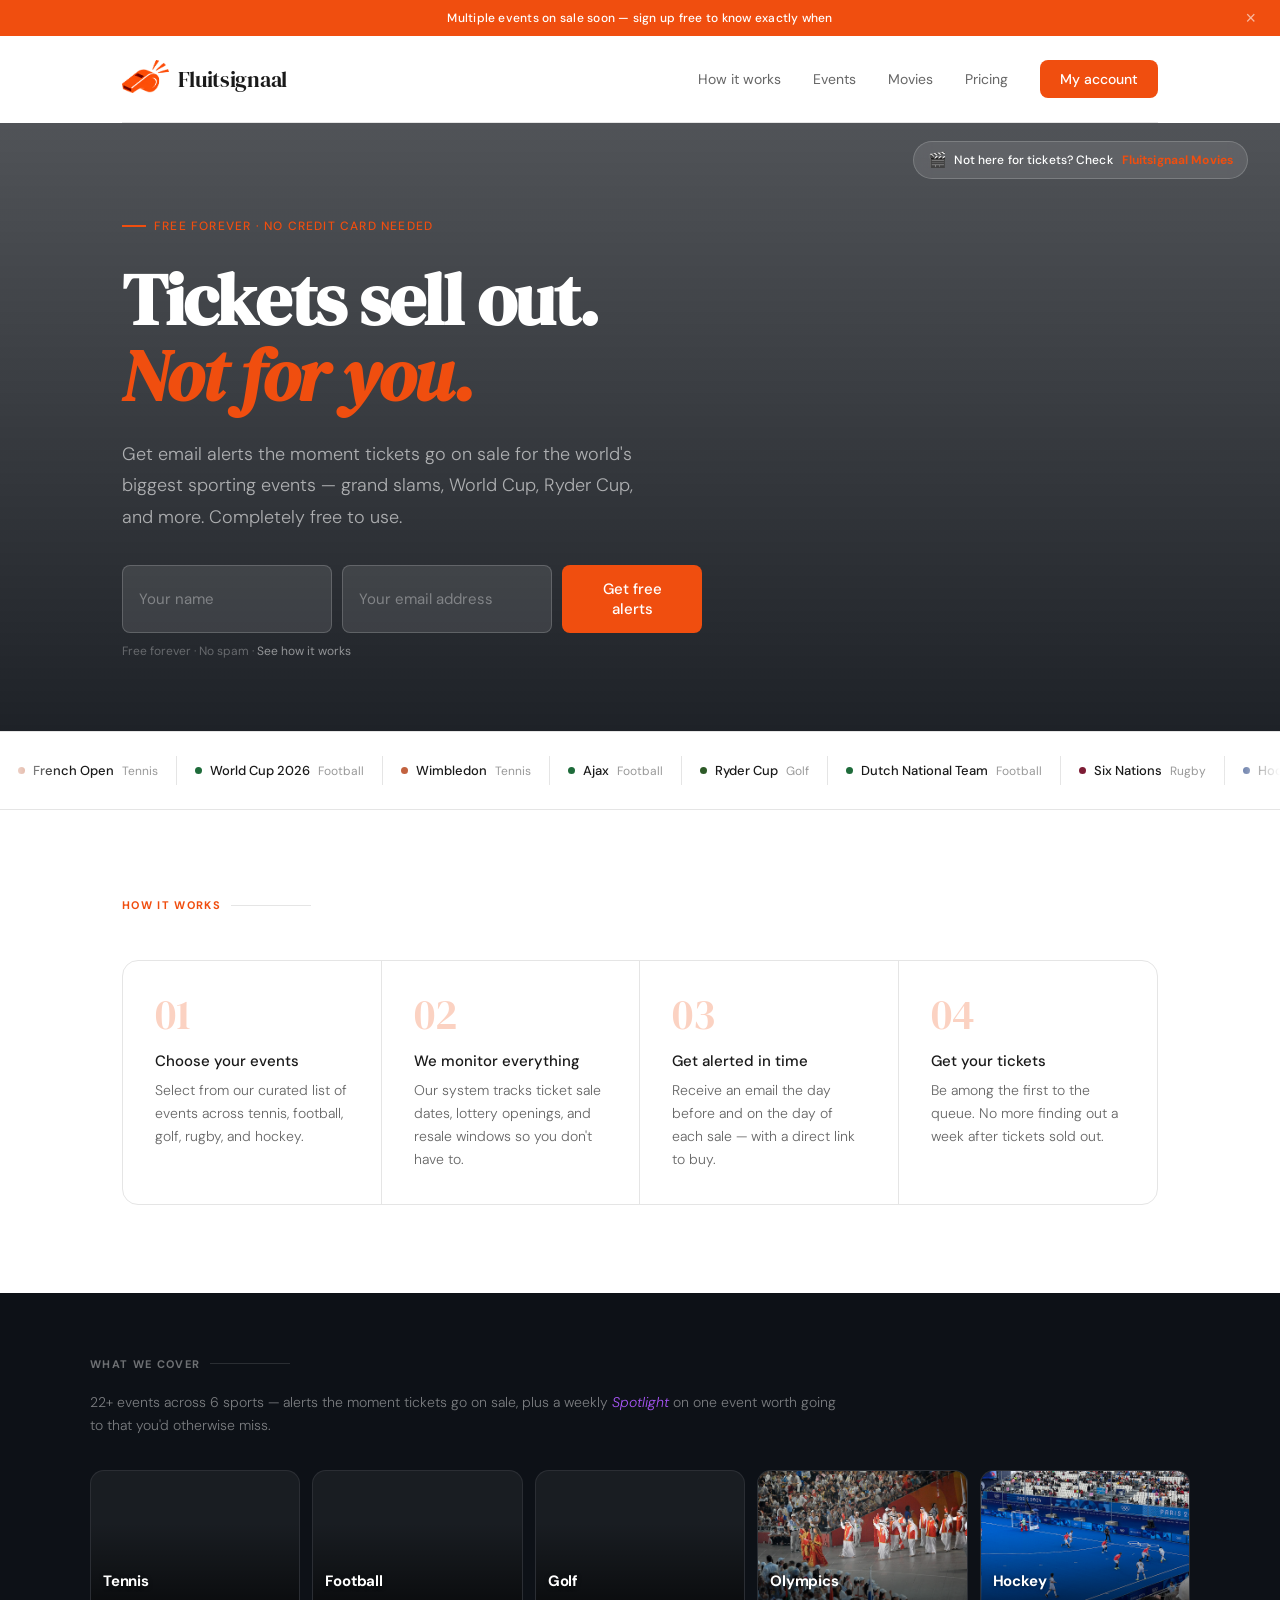
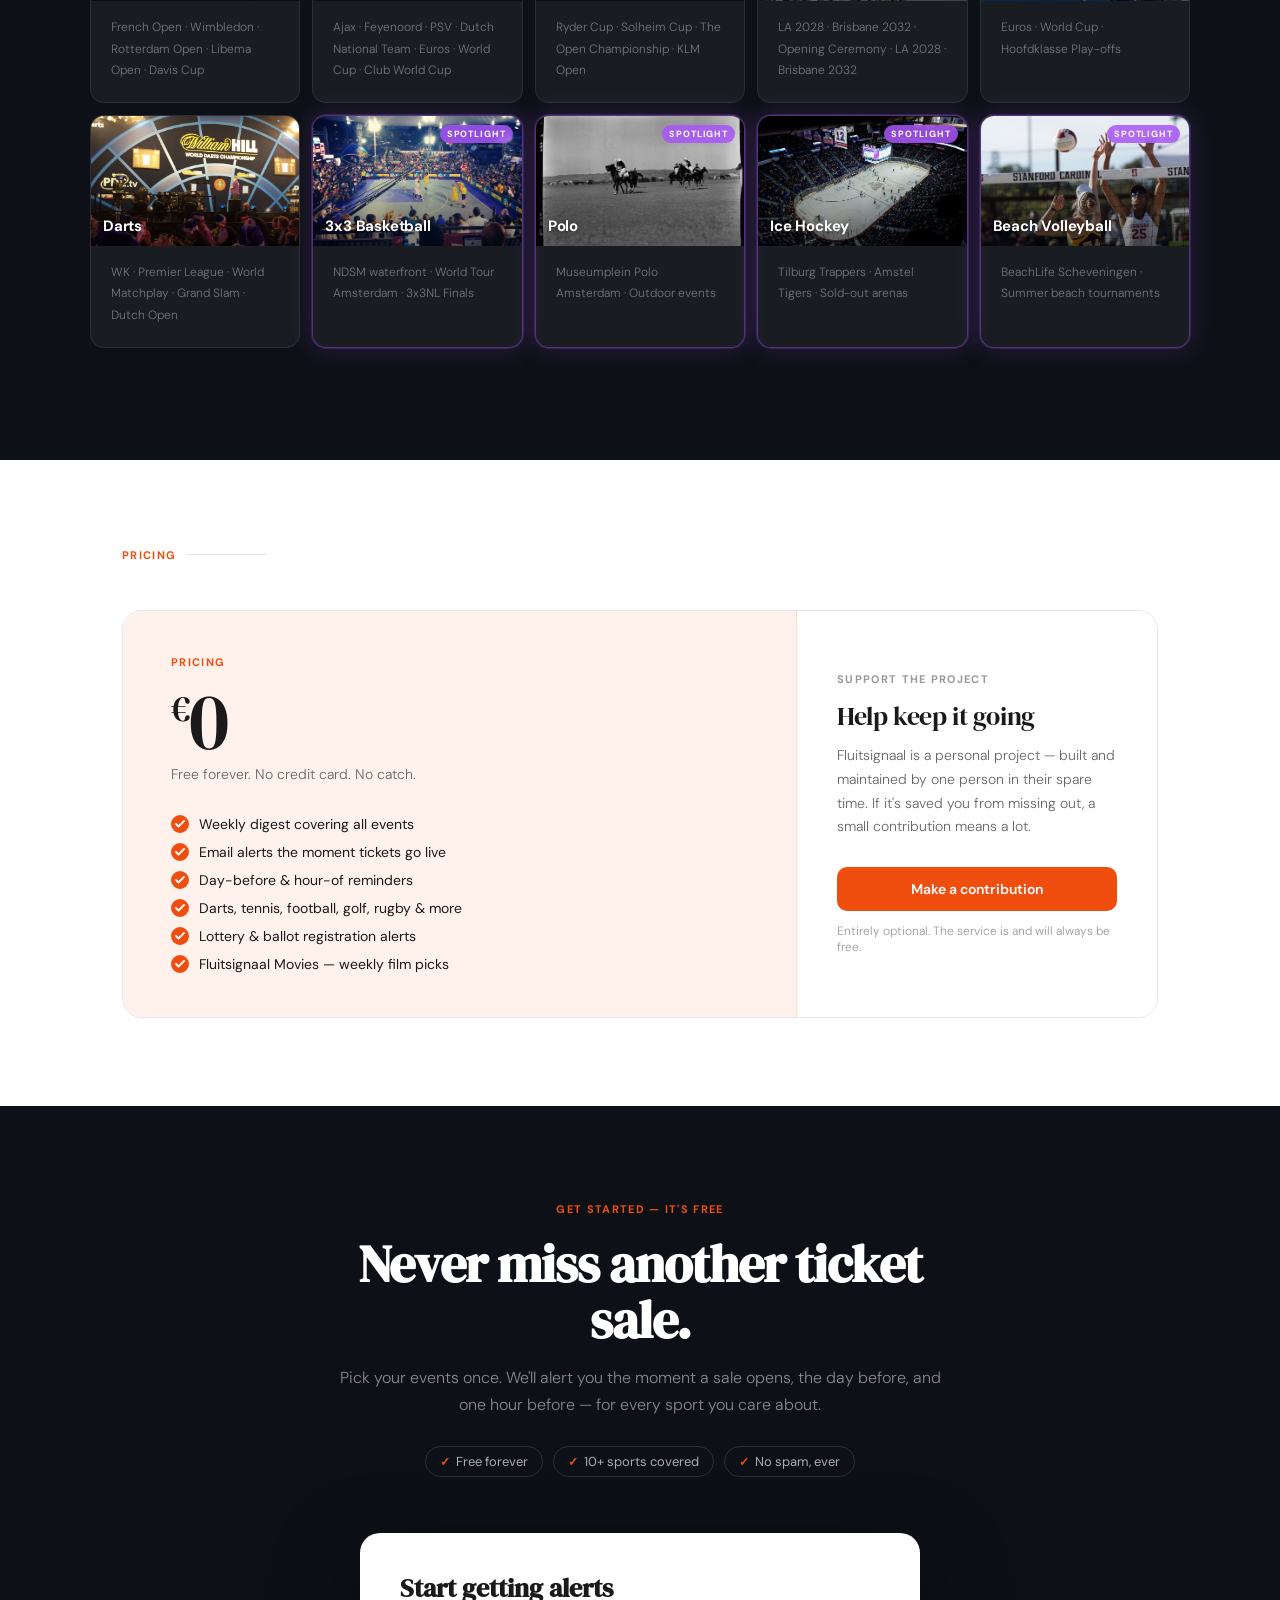
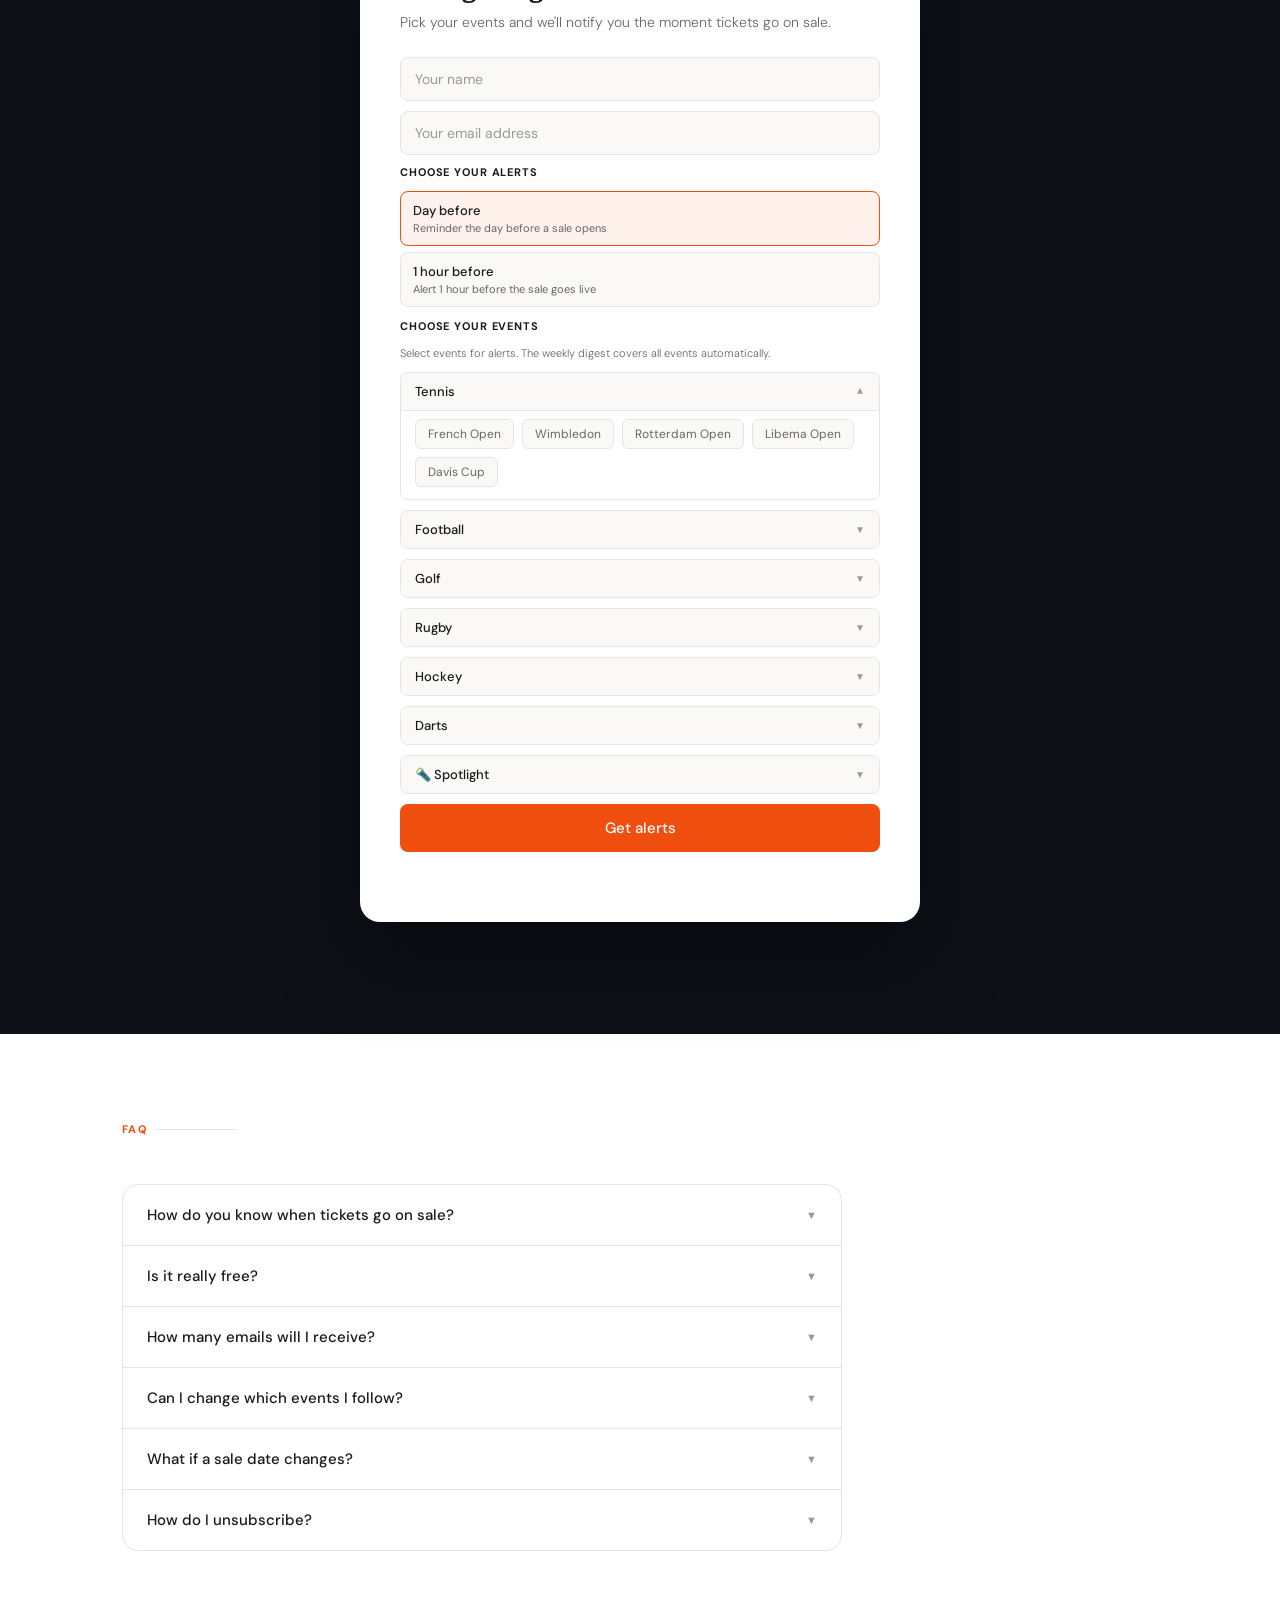
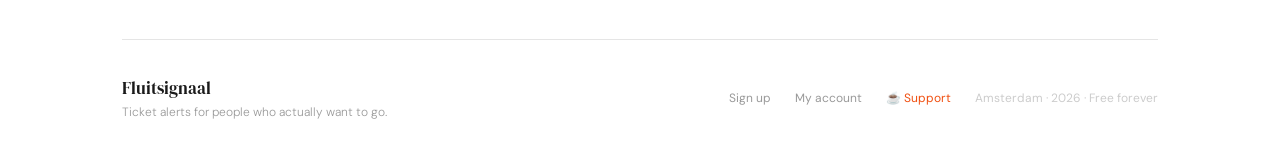
==== commit 71f3ba57: "Remove spotlight teaser; translate Dutch; tighten intro; personal donation copy; better Olympics ima" ====
--- a/index.html
+++ b/index.html
@@ -386,30 +386,30 @@
 <div class="events-strip">
   <div class="events-track">
     <div class="event-pill"><span class="event-pill-dot dot-tennis"></span><span class="event-pill-name">French Open</span><span class="event-pill-sport">Tennis</span></div>
-    <div class="event-pill"><span class="event-pill-dot dot-football"></span><span class="event-pill-name">WK 2026</span><span class="event-pill-sport">Football</span></div>
+    <div class="event-pill"><span class="event-pill-dot dot-football"></span><span class="event-pill-name">World Cup 2026</span><span class="event-pill-sport">Football</span></div>
     <div class="event-pill"><span class="event-pill-dot dot-tennis"></span><span class="event-pill-name">Wimbledon</span><span class="event-pill-sport">Tennis</span></div>
     <div class="event-pill"><span class="event-pill-dot dot-football"></span><span class="event-pill-name">Ajax</span><span class="event-pill-sport">Football</span></div>
     <div class="event-pill"><span class="event-pill-dot dot-golf"></span><span class="event-pill-name">Ryder Cup</span><span class="event-pill-sport">Golf</span></div>
-    <div class="event-pill"><span class="event-pill-dot dot-football"></span><span class="event-pill-name">Nederlands Elftal</span><span class="event-pill-sport">Football</span></div>
+    <div class="event-pill"><span class="event-pill-dot dot-football"></span><span class="event-pill-name">Dutch National Team</span><span class="event-pill-sport">Football</span></div>
     <div class="event-pill"><span class="event-pill-dot dot-rugby"></span><span class="event-pill-name">Six Nations</span><span class="event-pill-sport">Rugby</span></div>
-    <div class="event-pill"><span class="event-pill-dot dot-hockey"></span><span class="event-pill-name">Hockey WK</span><span class="event-pill-sport">Hockey</span></div>
+    <div class="event-pill"><span class="event-pill-dot dot-hockey"></span><span class="event-pill-name">Hockey World Cup</span><span class="event-pill-sport">Hockey</span></div>
     <div class="event-pill"><span class="event-pill-dot dot-golf"></span><span class="event-pill-name">KLM Open</span><span class="event-pill-sport">Golf</span></div>
     <div class="event-pill"><span class="event-pill-dot dot-tennis"></span><span class="event-pill-name">Rotterdam Open</span><span class="event-pill-sport">Tennis</span></div>
-    <div class="event-pill"><span class="event-pill-dot dot-darts"></span><span class="event-pill-name">WK Darts</span><span class="event-pill-sport">Darts</span></div>
+    <div class="event-pill"><span class="event-pill-dot dot-darts"></span><span class="event-pill-name">Darts World Championship</span><span class="event-pill-sport">Darts</span></div>
     <div class="event-pill"><span class="event-pill-dot dot-darts"></span><span class="event-pill-name">Premier League Darts</span><span class="event-pill-sport">Darts</span></div>
     <div class="event-pill"><span class="event-pill-dot dot-darts"></span><span class="event-pill-name">Dutch Open</span><span class="event-pill-sport">Darts</span></div>
     <!-- duplicate for seamless loop -->
     <div class="event-pill"><span class="event-pill-dot dot-tennis"></span><span class="event-pill-name">French Open</span><span class="event-pill-sport">Tennis</span></div>
-    <div class="event-pill"><span class="event-pill-dot dot-football"></span><span class="event-pill-name">WK 2026</span><span class="event-pill-sport">Football</span></div>
+    <div class="event-pill"><span class="event-pill-dot dot-football"></span><span class="event-pill-name">World Cup 2026</span><span class="event-pill-sport">Football</span></div>
     <div class="event-pill"><span class="event-pill-dot dot-tennis"></span><span class="event-pill-name">Wimbledon</span><span class="event-pill-sport">Tennis</span></div>
     <div class="event-pill"><span class="event-pill-dot dot-football"></span><span class="event-pill-name">Ajax</span><span class="event-pill-sport">Football</span></div>
     <div class="event-pill"><span class="event-pill-dot dot-golf"></span><span class="event-pill-name">Ryder Cup</span><span class="event-pill-sport">Golf</span></div>
-    <div class="event-pill"><span class="event-pill-dot dot-football"></span><span class="event-pill-name">Nederlands Elftal</span><span class="event-pill-sport">Football</span></div>
+    <div class="event-pill"><span class="event-pill-dot dot-football"></span><span class="event-pill-name">Dutch National Team</span><span class="event-pill-sport">Football</span></div>
     <div class="event-pill"><span class="event-pill-dot dot-rugby"></span><span class="event-pill-name">Six Nations</span><span class="event-pill-sport">Rugby</span></div>
-    <div class="event-pill"><span class="event-pill-dot dot-hockey"></span><span class="event-pill-name">Hockey WK</span><span class="event-pill-sport">Hockey</span></div>
+    <div class="event-pill"><span class="event-pill-dot dot-hockey"></span><span class="event-pill-name">Hockey World Cup</span><span class="event-pill-sport">Hockey</span></div>
     <div class="event-pill"><span class="event-pill-dot dot-golf"></span><span class="event-pill-name">KLM Open</span><span class="event-pill-sport">Golf</span></div>
     <div class="event-pill"><span class="event-pill-dot dot-tennis"></span><span class="event-pill-name">Rotterdam Open</span><span class="event-pill-sport">Tennis</span></div>
-    <div class="event-pill"><span class="event-pill-dot dot-darts"></span><span class="event-pill-name">WK Darts</span><span class="event-pill-sport">Darts</span></div>
+    <div class="event-pill"><span class="event-pill-dot dot-darts"></span><span class="event-pill-name">Darts World Championship</span><span class="event-pill-sport">Darts</span></div>
     <div class="event-pill"><span class="event-pill-dot dot-darts"></span><span class="event-pill-name">Premier League Darts</span><span class="event-pill-sport">Darts</span></div>
     <div class="event-pill"><span class="event-pill-dot dot-darts"></span><span class="event-pill-name">Dutch Open</span><span class="event-pill-sport">Darts</span></div>
   </div>
@@ -432,8 +432,7 @@
   <div class="sports-inner">
     <p class="section-label">What we cover</p>
     <div class="sports-section-intro">
-      <h2 class="sports-intro-title">The biggest ticket moments in sport — and the hidden gems you'd otherwise miss.</h2>
-      <p class="sports-intro-body">We track 22+ events across 6 sports and alert you the moment tickets go on sale. Every Monday digest also includes a <span class="spotlight-inline">Spotlight</span> — one event that's genuinely worth going to but easy to overlook. The kind of thing you'd thank a friend for telling you about.</p>
+      <p class="sports-intro-body">22+ events across 6 sports — alerts the moment tickets go on sale, plus a weekly <span class="spotlight-inline">Spotlight</span> on one event worth going to that you'd otherwise miss.</p>
     </div>
     <div class="sports-grid">
       <div class="sport-card tennis">
@@ -446,7 +445,7 @@
         <div class="sport-img" style="background-image:url('https://upload.wikimedia.org/wikipedia/commons/5/5a/Olympic_Stadium_Soccer.JPG')">
           <div class="sport-img-label">Football</div>
         </div>
-        <div class="sport-card-body"><div class="sport-events">Ajax · Feyenoord · PSV · Nederlands Elftal · EK · WK · WK Clubs</div></div>
+        <div class="sport-card-body"><div class="sport-events">Ajax · Feyenoord · PSV · Dutch National Team · Euros · World Cup · Club World Cup</div></div>
       </div>
       <div class="sport-card golf">
         <div class="sport-img" style="background-image:url('https://images.unsplash.com/photo-1587174486073-ae5e5cff23aa?w=800&q=80')">
@@ -456,15 +455,15 @@
       </div>
       <div class="sport-card" style="--sport-color:#c9a227;">
         <div class="sport-img" style="background-image:url('olympics.jpg')">
-          <div class="sport-img-label">Olympische Spelen</div>
-        </div>
-        <div class="sport-card-body"><div class="sport-events">LA 2028 · Brisbane 2032 · Openingsceremonie · Tickets</div></div>
+          <div class="sport-img-label">Olympics</div>
+        </div>
+        <div class="sport-card-body"><div class="sport-events">LA 2028 · Brisbane 2032 · Opening Ceremony · LA 2028 · Brisbane 2032</div></div>
       </div>
       <div class="sport-card hockey">
         <div class="sport-img" style="background-image:url('hockey.jpg')">
           <div class="sport-img-label">Hockey</div>
         </div>
-        <div class="sport-card-body"><div class="sport-events">EK · WK · Hoofdklasse Play-offs</div></div>
+        <div class="sport-card-body"><div class="sport-events">Euros · World Cup · Hoofdklasse Play-offs</div></div>
       </div>
       <div class="sport-card darts">
         <div class="sport-img" style="background-image:url('darts.jpg')">
@@ -489,24 +488,17 @@
       <div class="sport-card spotlight-card">
         <div class="sport-img" style="background-image:url('spotlight3.jpg')">
           <div class="spotlight-card-badge">Spotlight</div>
-          <div class="sport-img-label">IJshockey</div>
-        </div>
-        <div class="sport-card-body"><div class="sport-events">Tilburg Trappers · Amstel Tigers · Uitverkochte arena's</div></div>
+          <div class="sport-img-label">Ice Hockey</div>
+        </div>
+        <div class="sport-card-body"><div class="sport-events">Tilburg Trappers · Amstel Tigers · Sold-out arenas</div></div>
       </div>
       <div class="sport-card spotlight-card">
         <div class="sport-img" style="background-image:url('spotlight4.jpg'); background-position: top center;">
           <div class="spotlight-card-badge">Spotlight</div>
-          <div class="sport-img-label">Beachvolleybal</div>
-        </div>
-        <div class="sport-card-body"><div class="sport-events">BeachLife Scheveningen · Zomerse strandtoernooien</div></div>
-      </div>
-    </div>
-    <div class="spotlight-teaser-inner">
-      <div class="spotlight-teaser-img" style="background-image: url('https://upload.wikimedia.org/wikipedia/commons/2/22/3x3basketball.jpg')"></div>
-      <div class="spotlight-teaser-label">Spotlight</div>
-      <h2 class="spotlight-teaser-title">Polo on Museumplein. 3x3 basketball on the waterfront. Ice hockey in a sold-out Tilburg arena.</h2>
-      <p class="spotlight-teaser-body">Beyond the headline events, every weekly digest includes a Spotlight — a short write-up on one event that's genuinely worth going to but easy to overlook. The kind of thing you'd thank a friend for telling you about.</p>
-      <button class="btn-primary" onclick="document.getElementById('signup-form').scrollIntoView({behavior:'smooth'})">Get the weekly digest</button>
+          <div class="sport-img-label">Beach Volleyball</div>
+        </div>
+        <div class="sport-card-body"><div class="sport-events">BeachLife Scheveningen · Summer beach tournaments</div></div>
+      </div>
     </div>
   </div>
 </section>
@@ -529,11 +521,11 @@
         </ul>
       </div>
       <div class="donate-card">
-        <div class="donate-card-label">Enjoying it?</div>
-        <div class="donate-card-title">Support Fluitsignaal</div>
-        <div class="donate-card-body">This runs on coffee and stubbornness. If it's helped you get a ticket, a small contribution keeps it going.</div>
-        <a class="btn-donate" href="https://ko-fi.com/fluitsignaal" target="_blank" rel="noreferrer">☕ Buy me a coffee</a>
-        <p class="donate-note">Completely optional. The service is free either way.</p>
+        <div class="donate-card-label">Support the project</div>
+        <div class="donate-card-title">Help keep it going</div>
+        <div class="donate-card-body">Fluitsignaal is a personal project — built and maintained by one person in their spare time. If it's saved you from missing out, a small contribution means a lot.</div>
+        <a class="btn-donate" href="https://ko-fi.com/fluitsignaal" target="_blank" rel="noreferrer">Make a contribution</a>
+        <p class="donate-note">Entirely optional. The service is and will always be free.</p>
       </div>
     </div>
   </section>
@@ -595,10 +587,10 @@
               <div class="event-toggle" data-id="ajax" onclick="toggleEvent(this)">Ajax</div>
               <div class="event-toggle" data-id="feyenoord" onclick="toggleEvent(this)">Feyenoord</div>
               <div class="event-toggle" data-id="psv" onclick="toggleEvent(this)">PSV</div>
-              <div class="event-toggle" data-id="nederlands_elftal" onclick="toggleEvent(this)">Nederlands Elftal</div>
-              <div class="event-toggle" data-id="world_cup" onclick="toggleEvent(this)">WK 2026</div>
-              <div class="event-toggle" data-id="euro" onclick="toggleEvent(this)">EK</div>
-              <div class="event-toggle" data-id="club_world_cup" onclick="toggleEvent(this)">WK Clubs</div>
+              <div class="event-toggle" data-id="nederlands_elftal" onclick="toggleEvent(this)">Dutch National Team</div>
+              <div class="event-toggle" data-id="world_cup" onclick="toggleEvent(this)">World Cup 2026</div>
+              <div class="event-toggle" data-id="euro" onclick="toggleEvent(this)">Euros</div>
+              <div class="event-toggle" data-id="club_world_cup" onclick="toggleEvent(this)">Club World Cup</div>
             </div>
           </div>
           <div class="sport-group">
@@ -619,15 +611,15 @@
           <div class="sport-group">
             <div class="sport-header" onclick="toggleSport(this)">Hockey <span class="chevron">▼</span></div>
             <div class="sport-events-list" style="display:none;">
-              <div class="event-toggle" data-id="hockey_ek" onclick="toggleEvent(this)">Hockey EK</div>
-              <div class="event-toggle" data-id="hockey_wk" onclick="toggleEvent(this)">Hockey WK</div>
+              <div class="event-toggle" data-id="hockey_ek" onclick="toggleEvent(this)">Hockey Euros</div>
+              <div class="event-toggle" data-id="hockey_wk" onclick="toggleEvent(this)">Hockey World Cup</div>
               <div class="event-toggle" data-id="hockey_hoofdklasse" onclick="toggleEvent(this)">Hoofdklasse Play-offs</div>
             </div>
           </div>
           <div class="sport-group">
             <div class="sport-header" onclick="toggleSport(this)">Darts <span class="chevron">▼</span></div>
             <div class="sport-events-list" style="display:none;">
-              <div class="event-toggle" data-id="pdc_world_championship" onclick="toggleEvent(this)">WK Darts (Ally Pally)</div>
+              <div class="event-toggle" data-id="pdc_world_championship" onclick="toggleEvent(this)">Darts World Championship</div>
               <div class="event-toggle" data-id="premier_league_darts_amsterdam" onclick="toggleEvent(this)">Premier League Darts Amsterdam</div>
               <div class="event-toggle" data-id="world_matchplay" onclick="toggleEvent(this)">World Matchplay</div>
               <div class="event-toggle" data-id="world_grand_prix" onclick="toggleEvent(this)">World Grand Prix</div>
@@ -643,9 +635,9 @@
               <div class="event-toggle" data-id="3x3nl_tour_finals" onclick="toggleEvent(this)">3x3NL Tour Finals Amsterdam</div>
               <div class="event-toggle" data-id="museumplein_polo" onclick="toggleEvent(this)">Museumplein Polo Amsterdam</div>
               <div class="event-toggle" data-id="premier_padel_rotterdam" onclick="toggleEvent(this)">Premier Padel Rotterdam</div>
-              <div class="event-toggle" data-id="amstel_tigers" onclick="toggleEvent(this)">Amstel Tigers IJshockey</div>
-              <div class="event-toggle" data-id="tilburg_trappers" onclick="toggleEvent(this)">Tilburg Trappers IJshockey</div>
-              <div class="event-toggle" data-id="world_sprint_championships" onclick="toggleEvent(this)">WK Sprint Schaatsen</div>
+              <div class="event-toggle" data-id="amstel_tigers" onclick="toggleEvent(this)">Amstel Tigers Ice Hockey</div>
+              <div class="event-toggle" data-id="tilburg_trappers" onclick="toggleEvent(this)">Tilburg Trappers Ice Hockey</div>
+              <div class="event-toggle" data-id="world_sprint_championships" onclick="toggleEvent(this)">World Sprint Speed Skating</div>
               <div class="event-toggle" data-id="jumping_amsterdam" onclick="toggleEvent(this)">Jumping Amsterdam</div>
               <div class="event-toggle" data-id="hollands_strongest_man" onclick="toggleEvent(this)">Holland's Strongest Man</div>
               <div class="event-toggle" data-id="beachlife_volleyball_scheveningen" onclick="toggleEvent(this)">Summer BeachLife Volleyball</div>
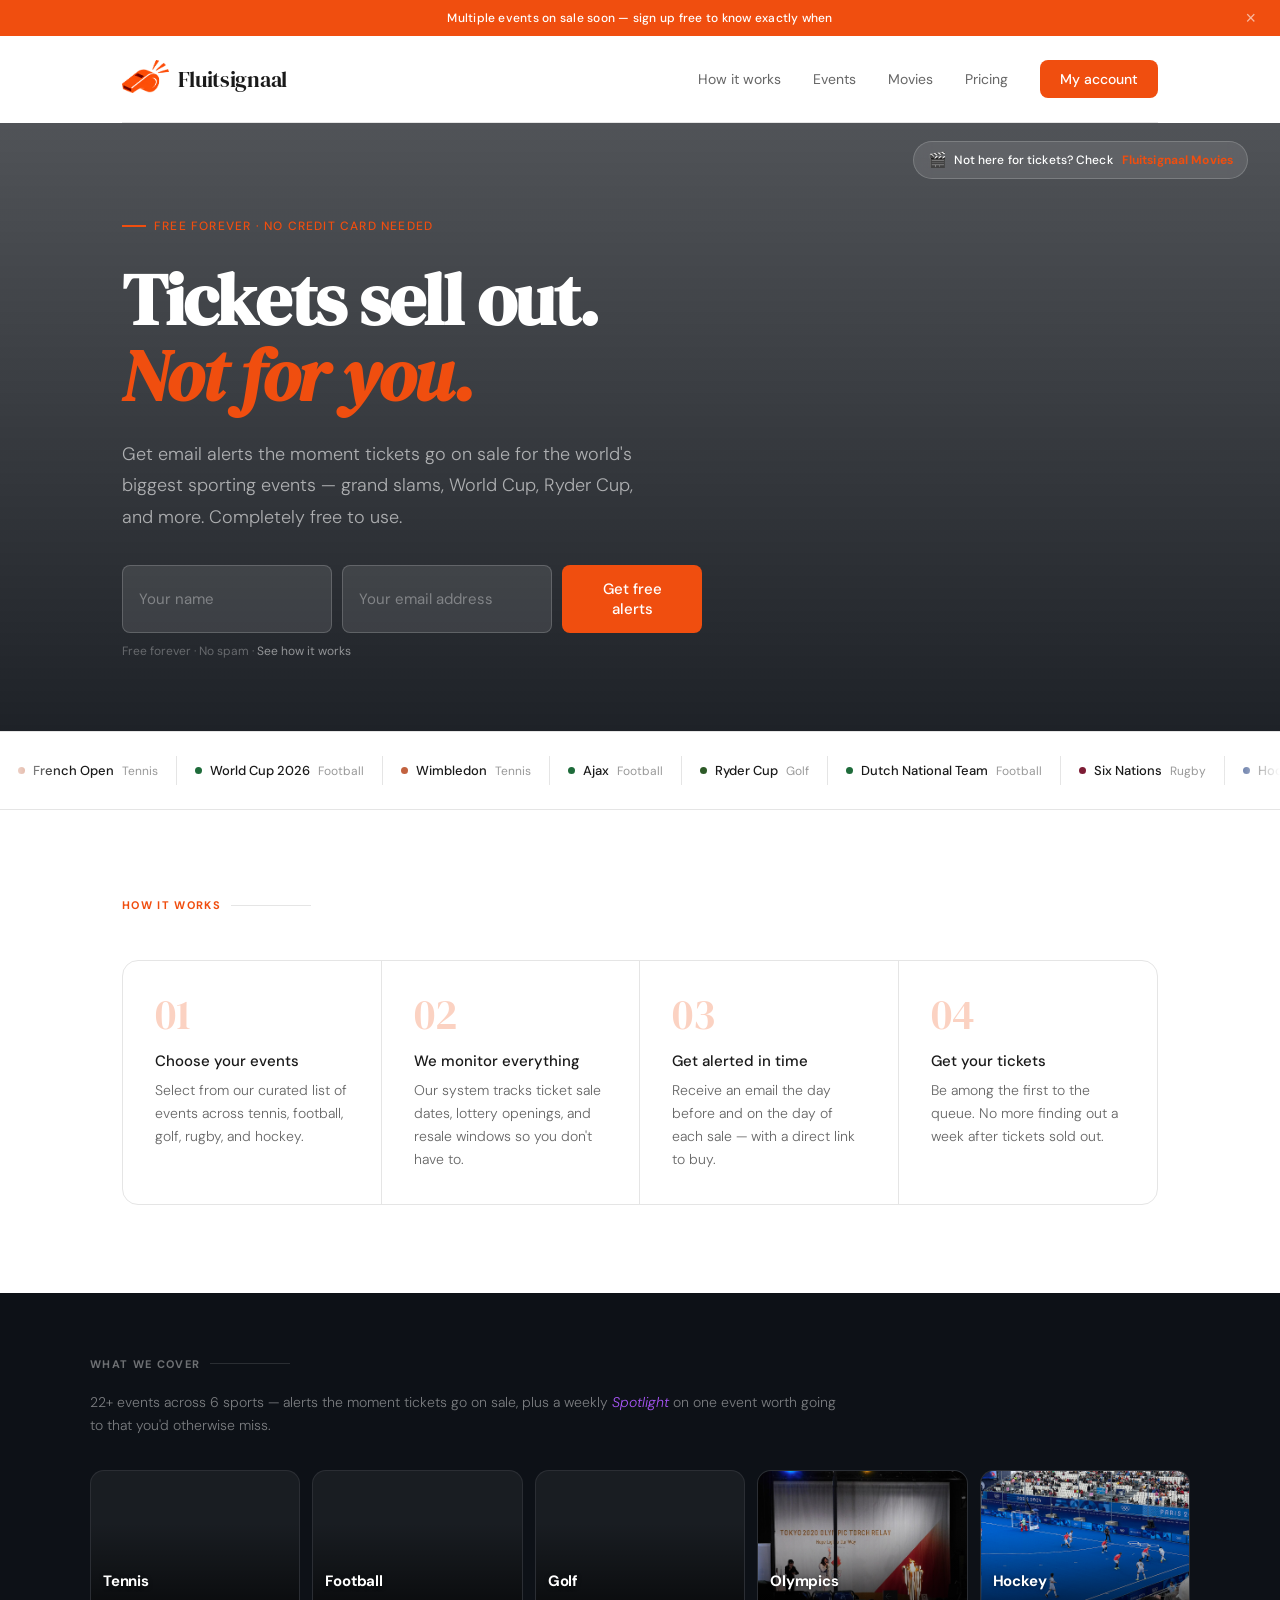
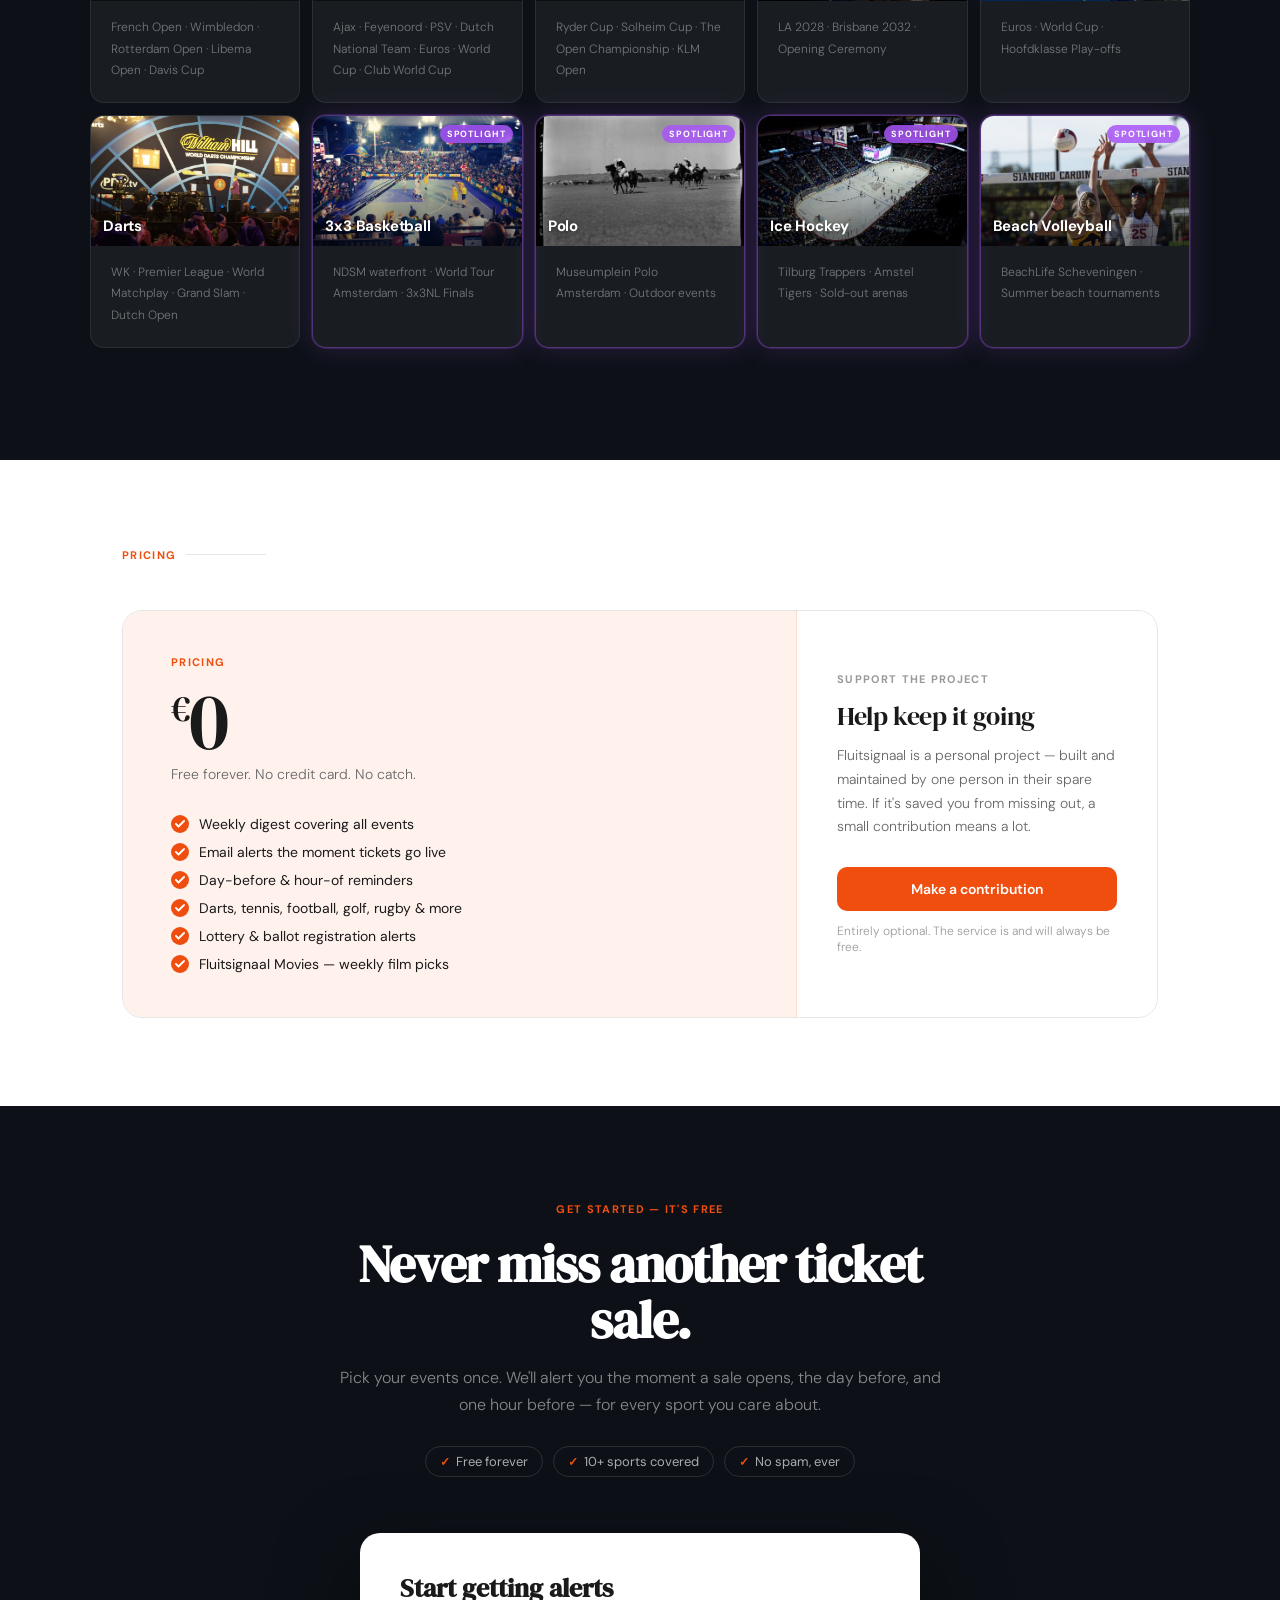
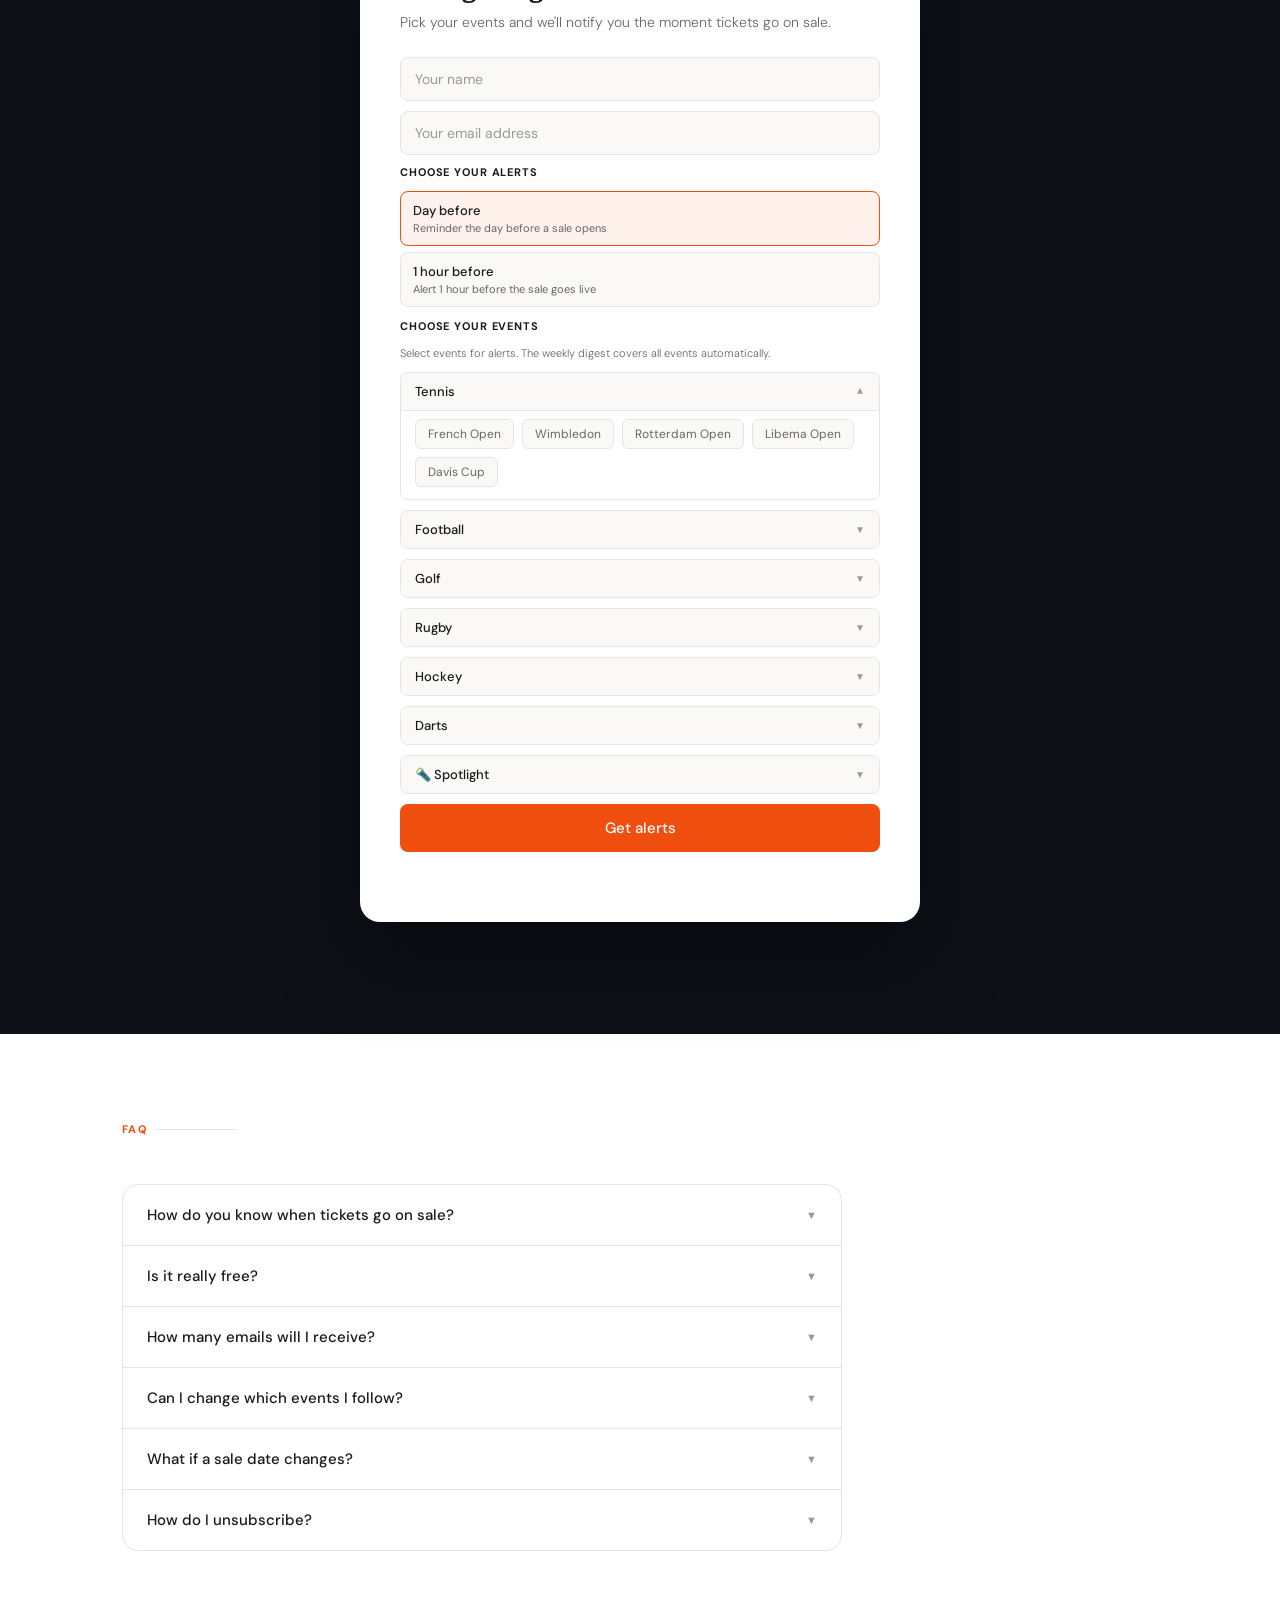
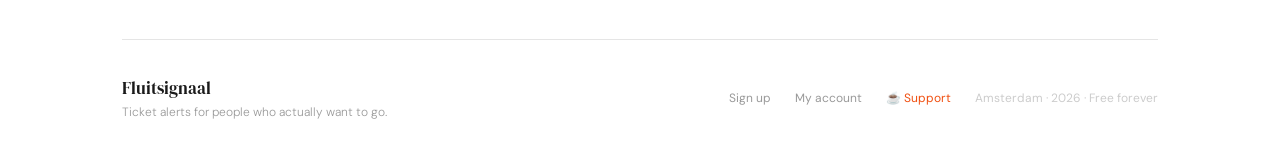
==== commit cae6f6ca: "Fix duplicate Olympics text; replace with torch relay image" ====
--- a/index.html
+++ b/index.html
@@ -457,7 +457,7 @@
         <div class="sport-img" style="background-image:url('olympics.jpg')">
           <div class="sport-img-label">Olympics</div>
         </div>
-        <div class="sport-card-body"><div class="sport-events">LA 2028 · Brisbane 2032 · Opening Ceremony · LA 2028 · Brisbane 2032</div></div>
+        <div class="sport-card-body"><div class="sport-events">LA 2028 · Brisbane 2032 · Opening Ceremony</div></div>
       </div>
       <div class="sport-card hockey">
         <div class="sport-img" style="background-image:url('hockey.jpg')">
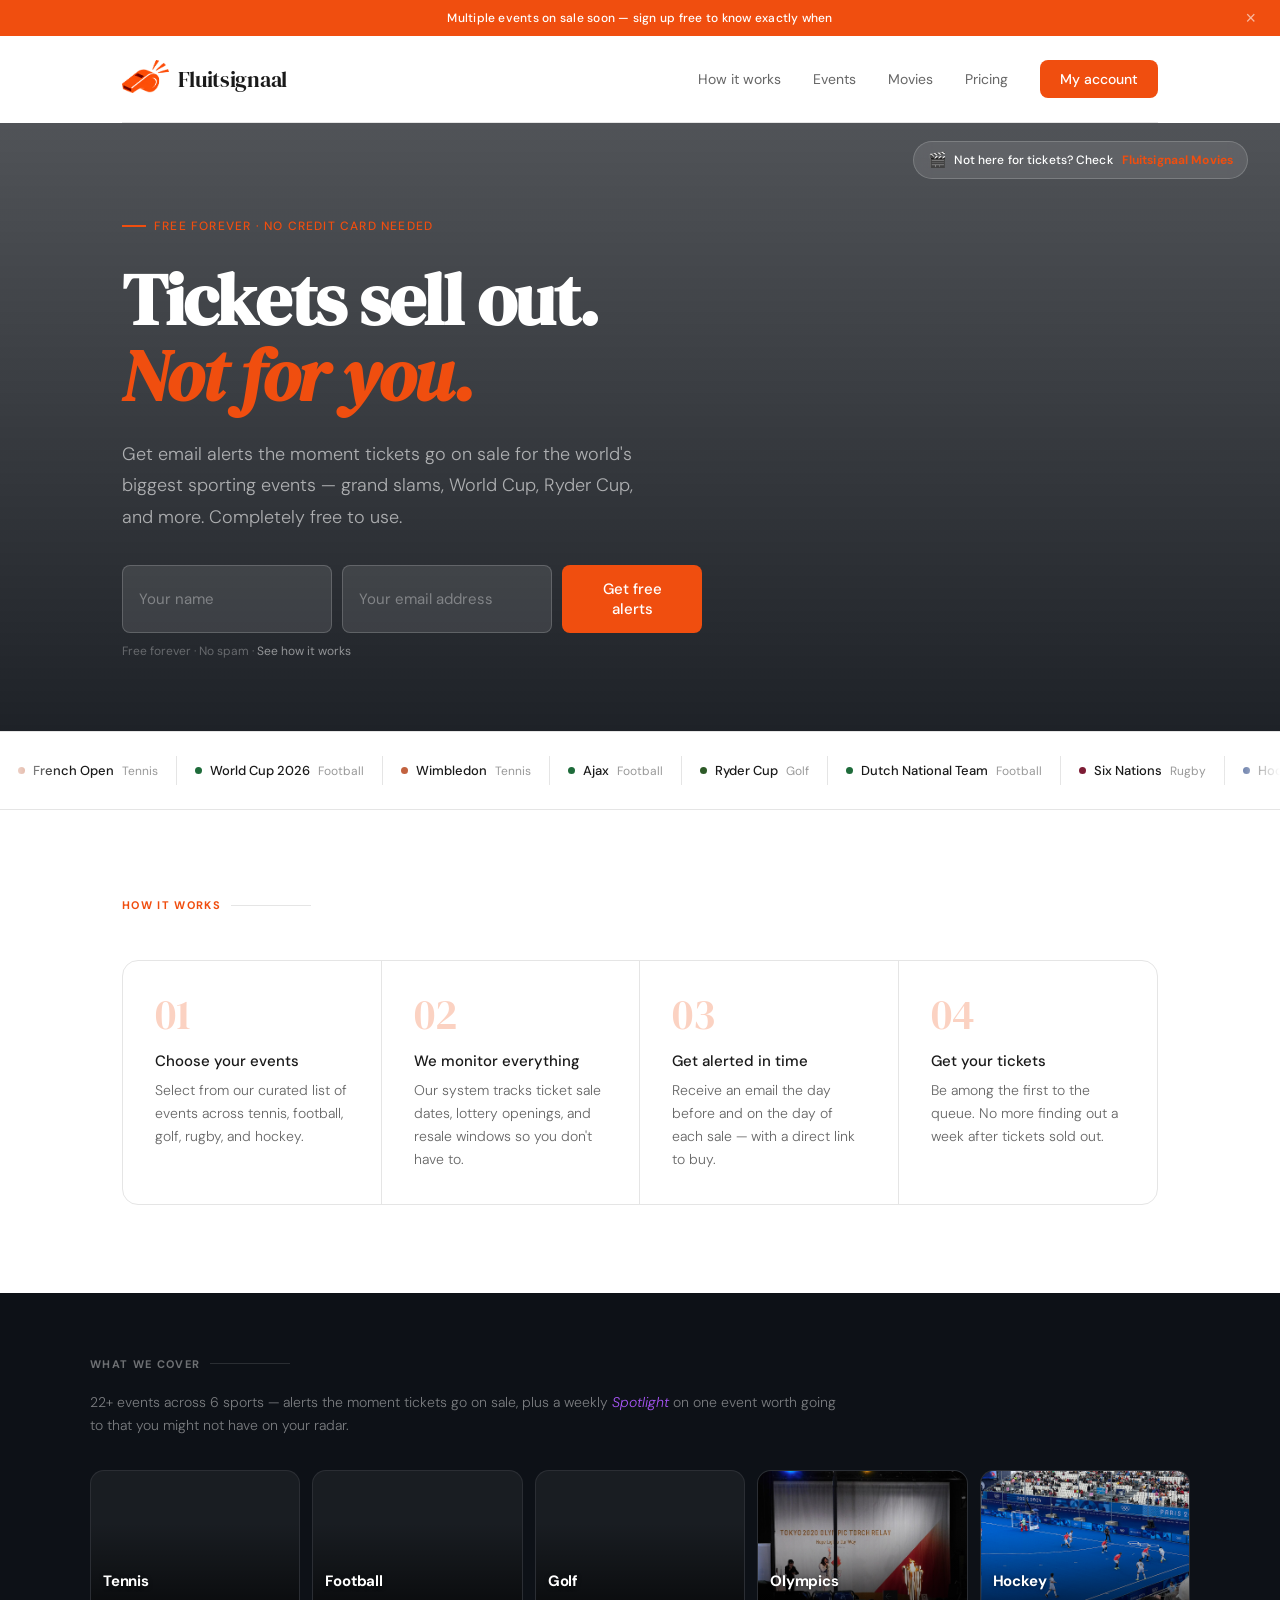
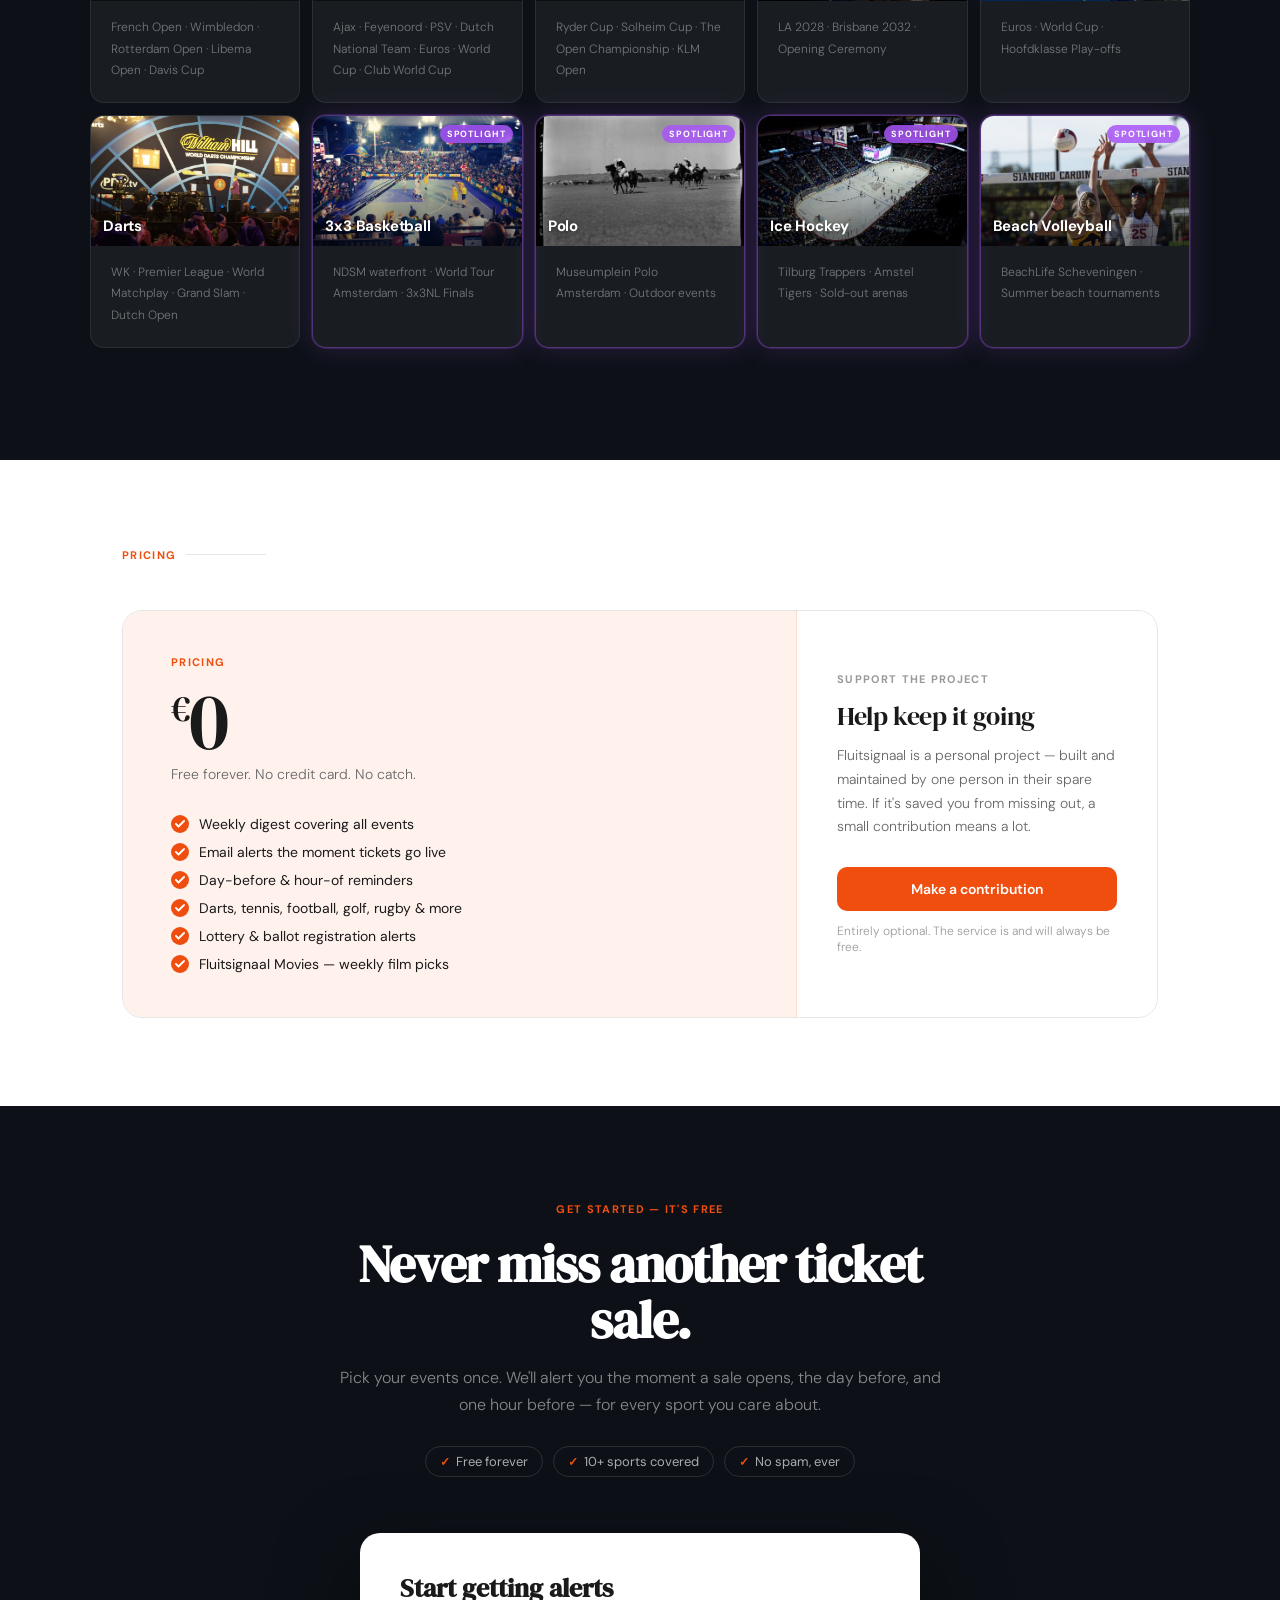
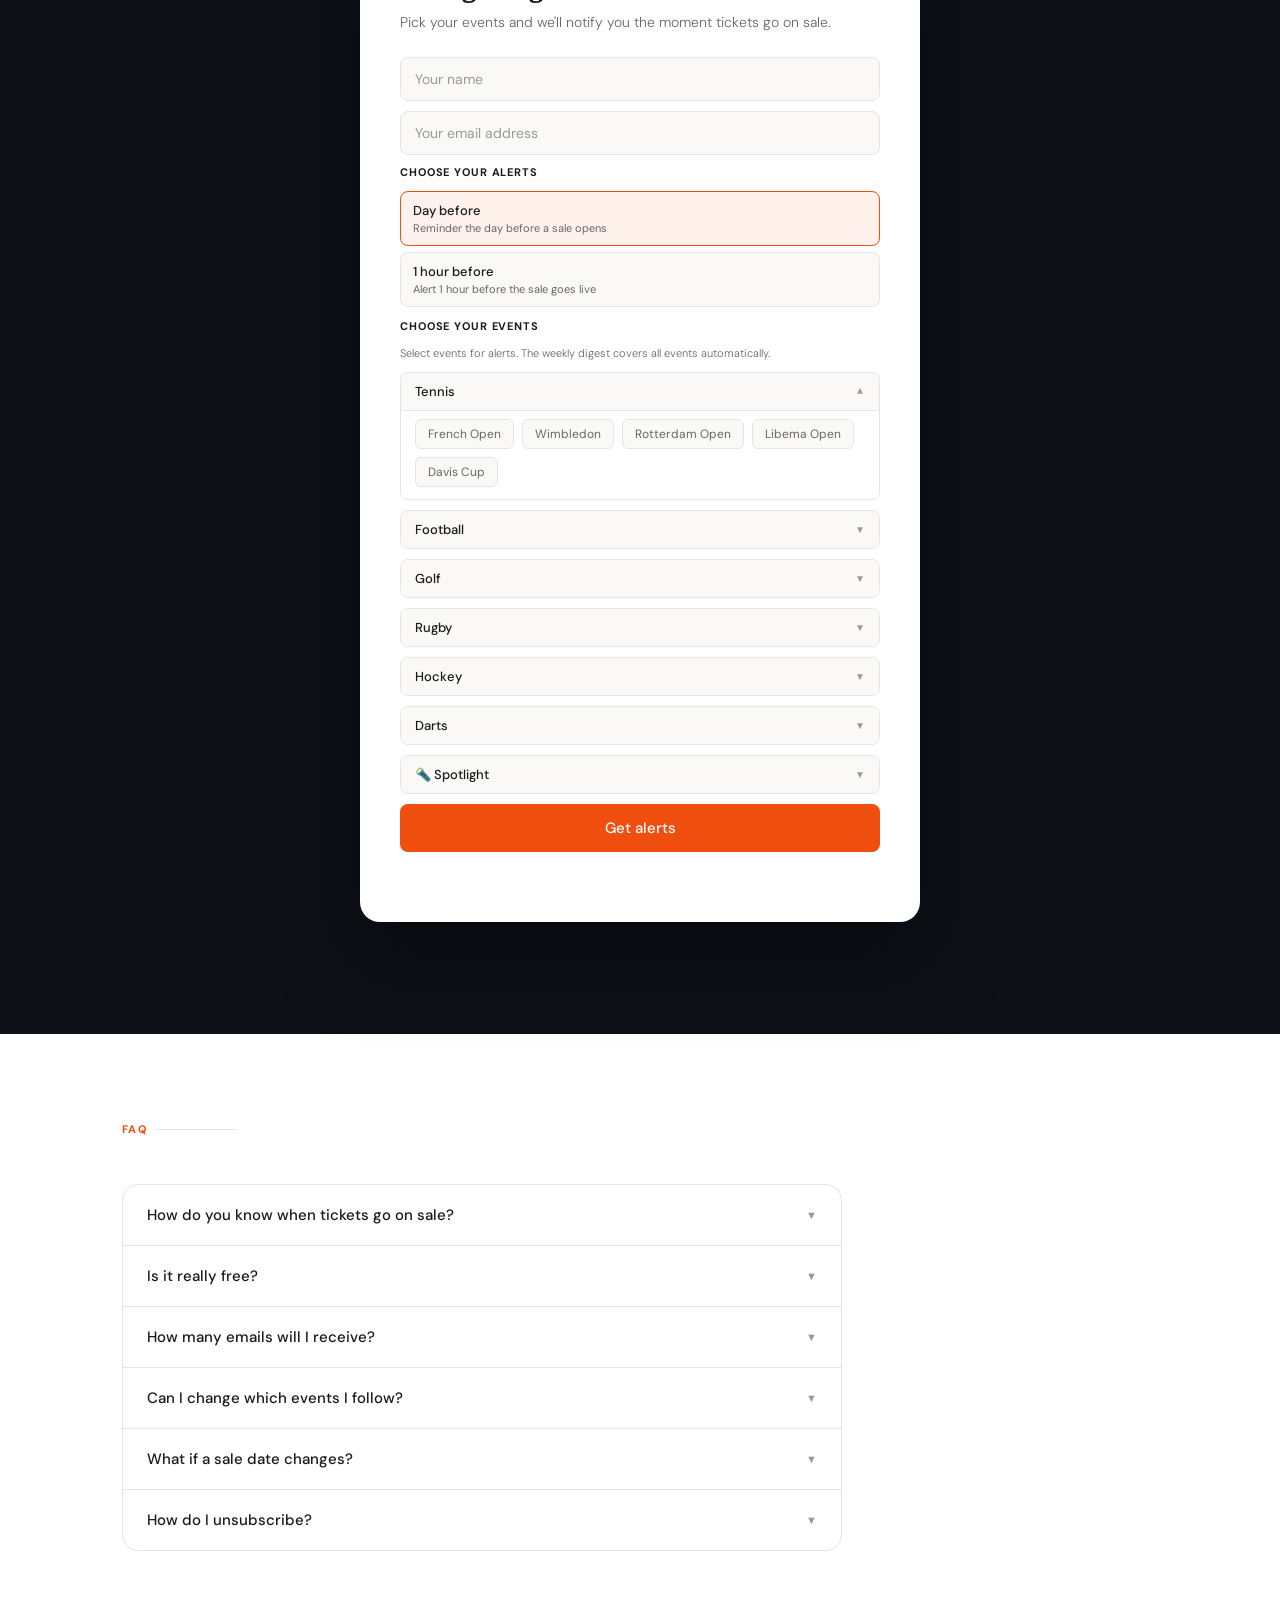
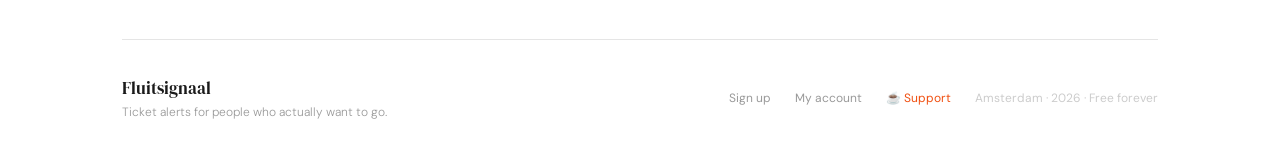
==== commit 1d6776c2: "Fix overconfident copy in events section intro" ====
--- a/index.html
+++ b/index.html
@@ -432,7 +432,7 @@
   <div class="sports-inner">
     <p class="section-label">What we cover</p>
     <div class="sports-section-intro">
-      <p class="sports-intro-body">22+ events across 6 sports — alerts the moment tickets go on sale, plus a weekly <span class="spotlight-inline">Spotlight</span> on one event worth going to that you'd otherwise miss.</p>
+      <p class="sports-intro-body">22+ events across 6 sports — alerts the moment tickets go on sale, plus a weekly <span class="spotlight-inline">Spotlight</span> on one event worth going to that you might not have on your radar.</p>
     </div>
     <div class="sports-grid">
       <div class="sport-card tennis">
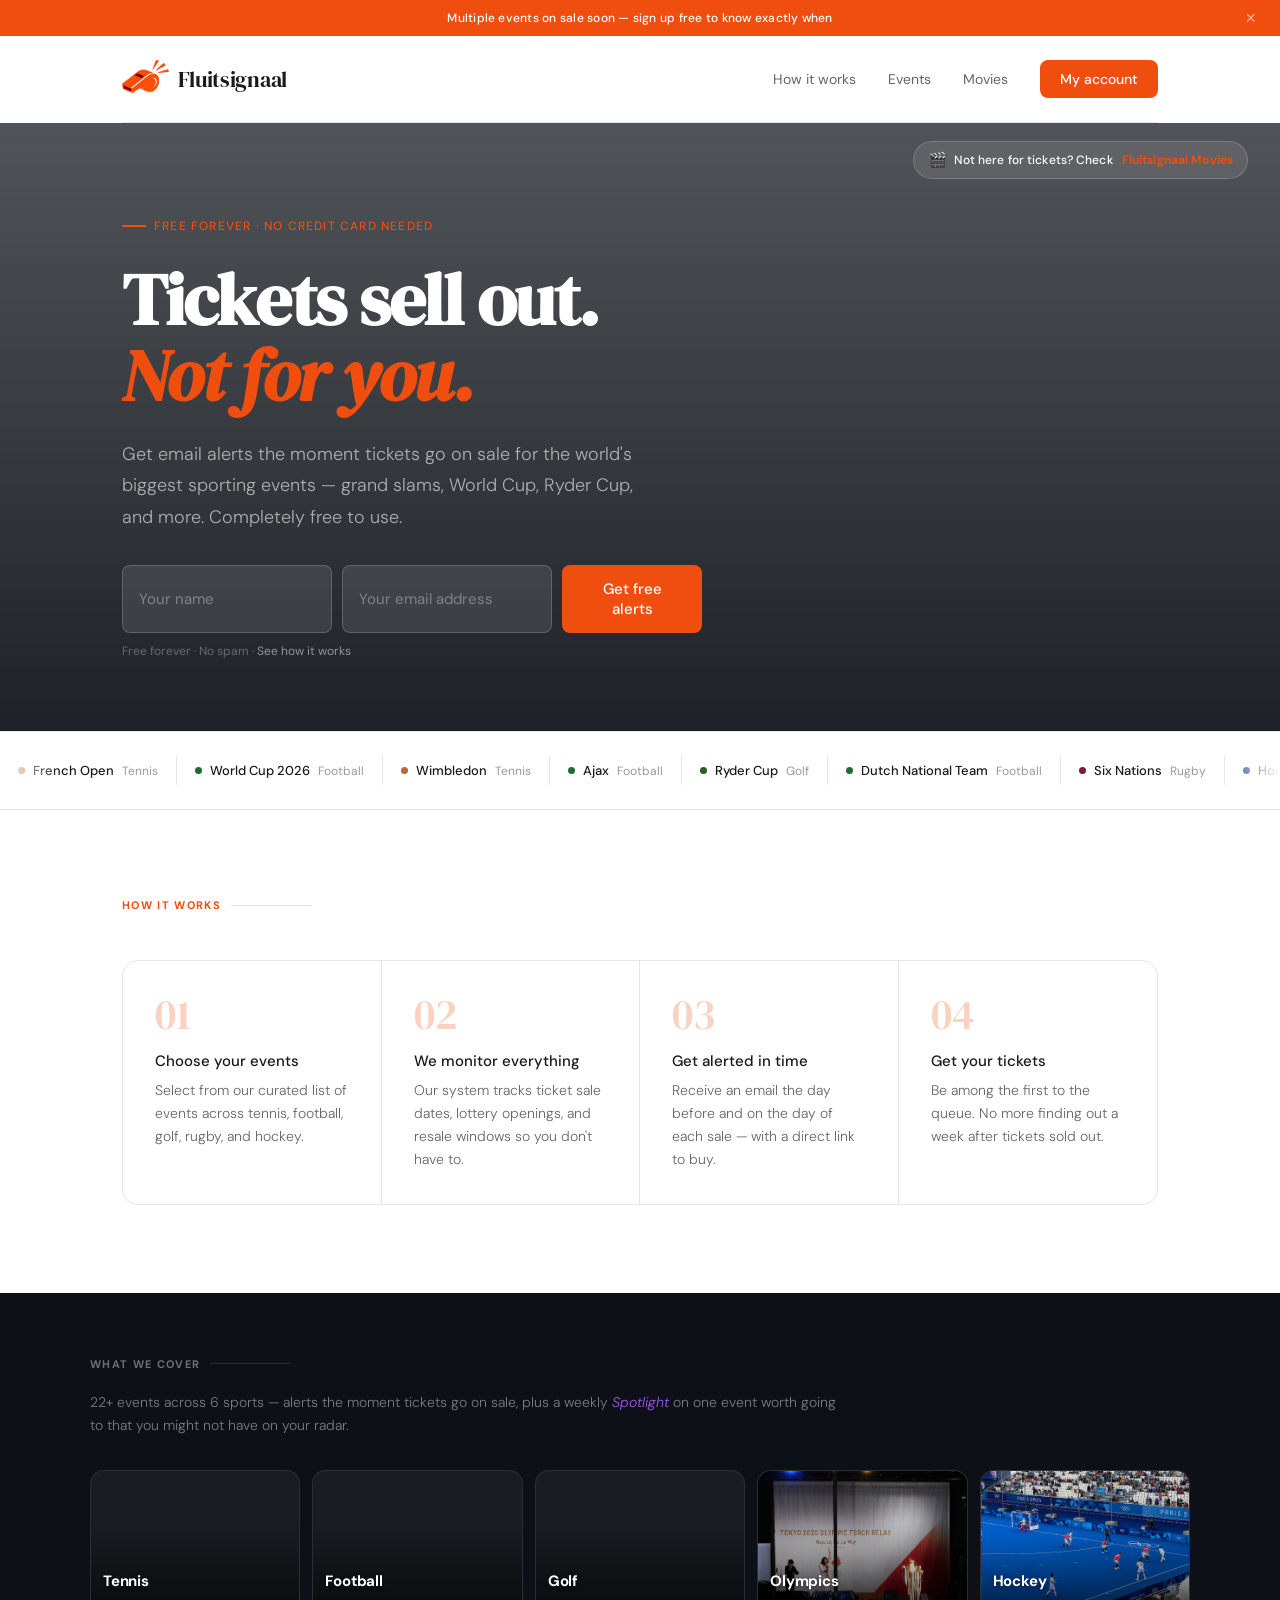
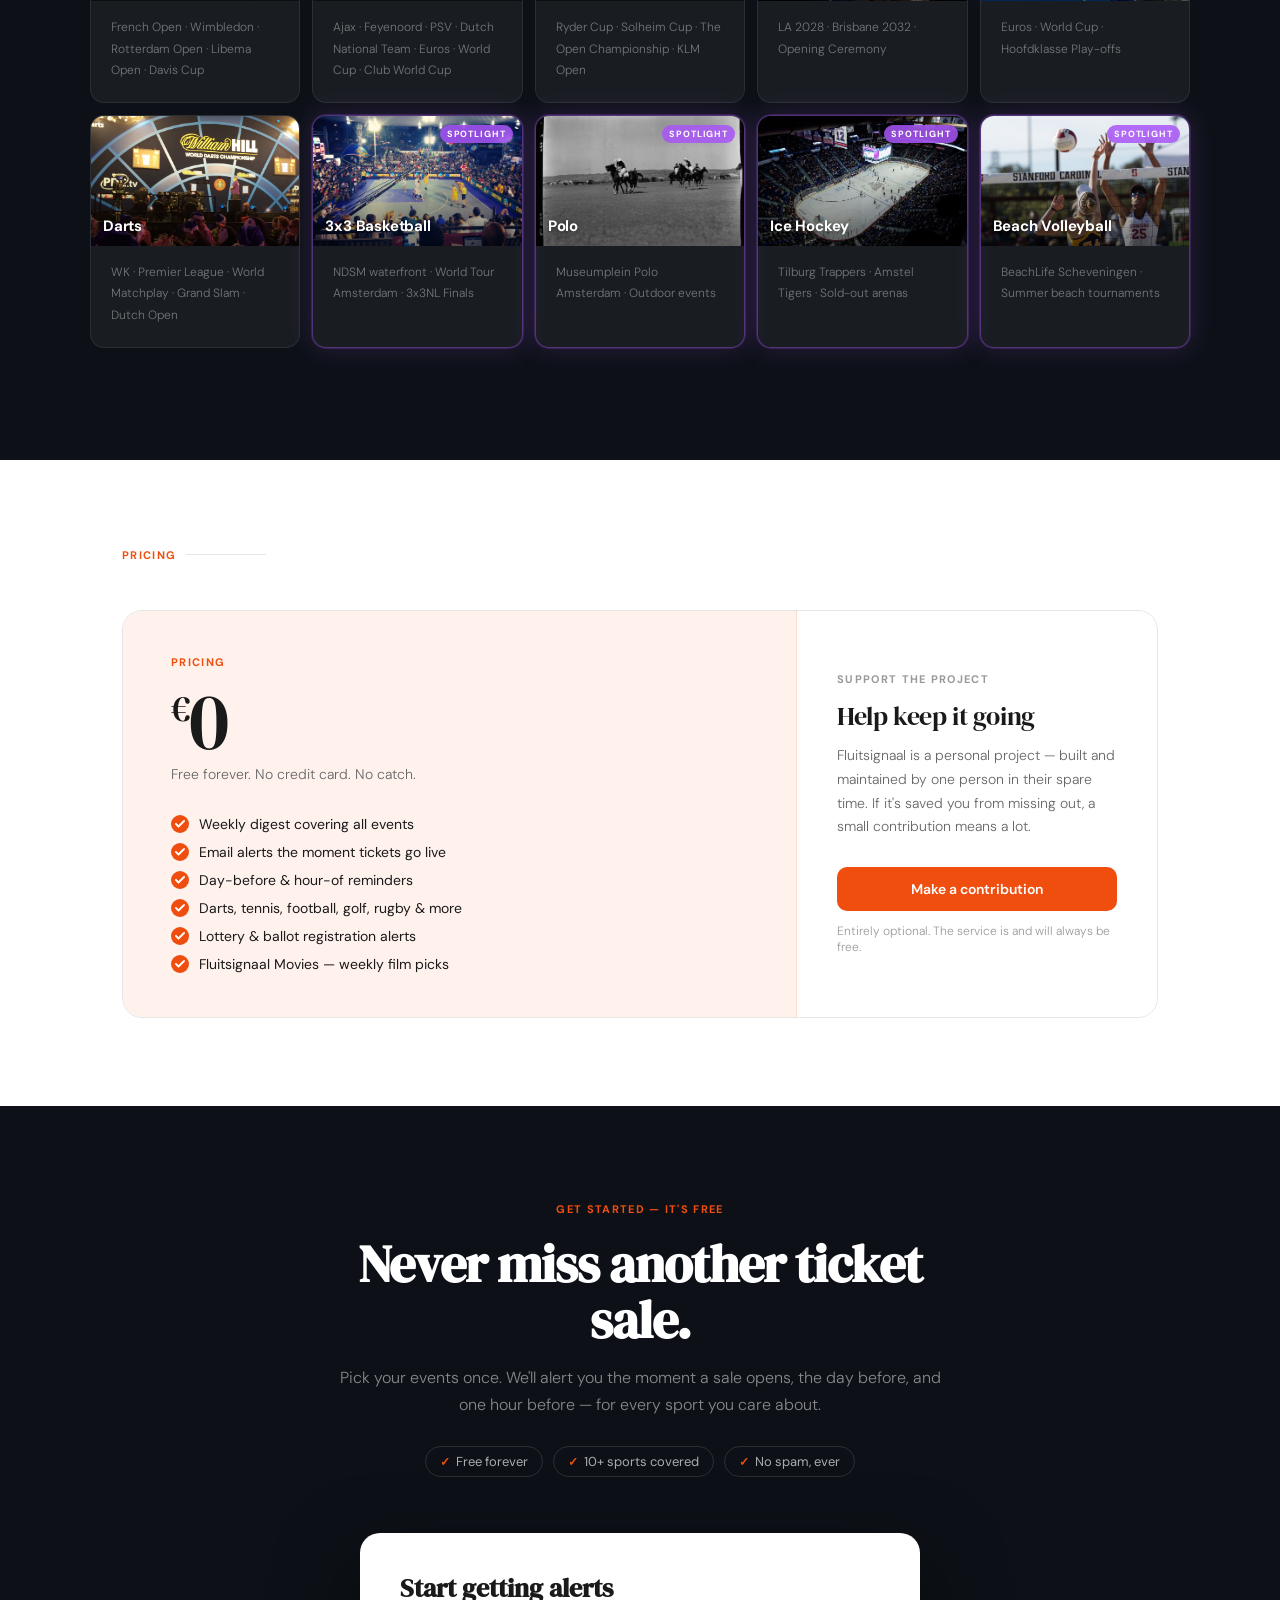
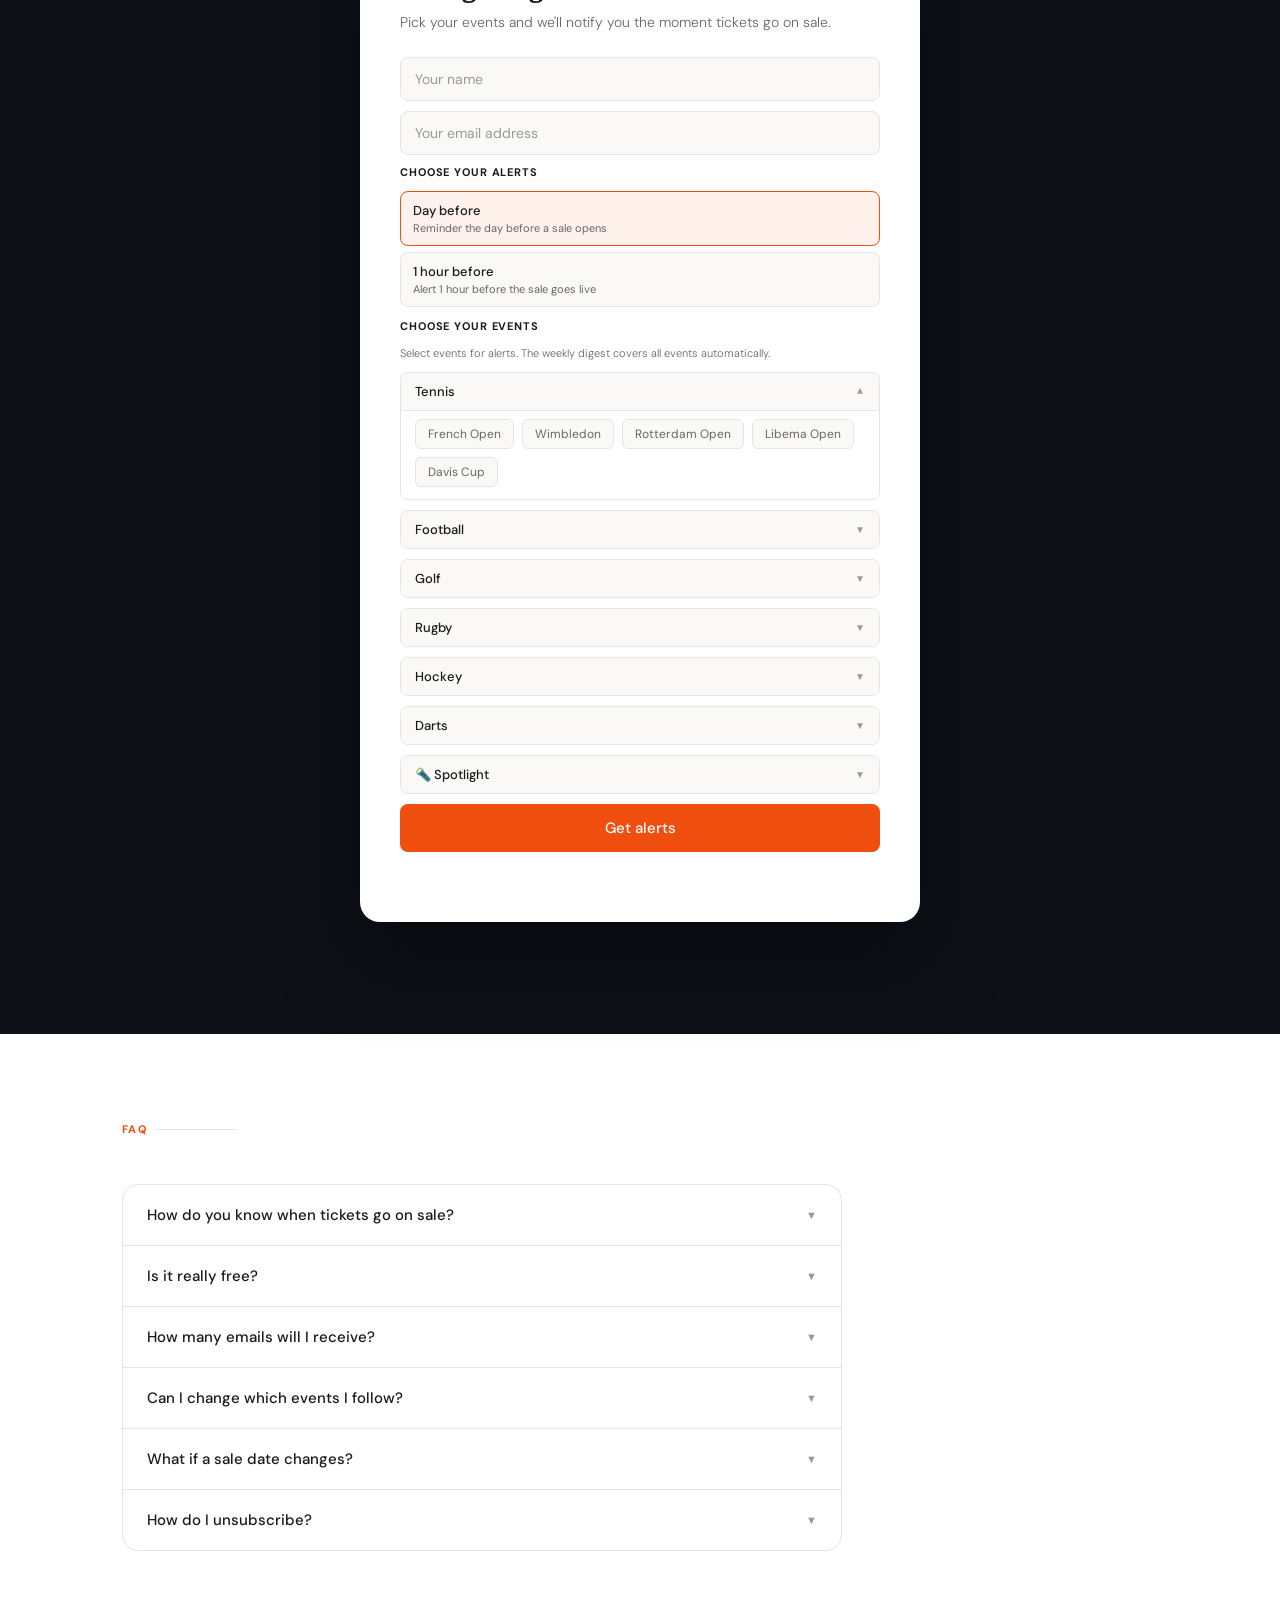
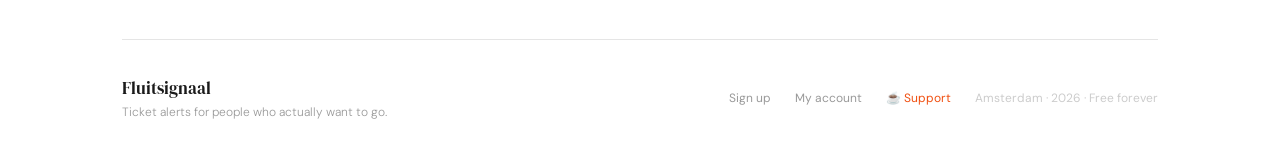
==== commit 9a8d9c8f: "Remove Pricing from nav" ====
--- a/index.html
+++ b/index.html
@@ -354,7 +354,6 @@
       <a href="#how" class="nav-link">How it works</a>
       <a href="#sports" class="nav-link">Events</a>
       <a href="movies.html" class="nav-link">Movies</a>
-      <a href="#pricing" class="nav-link">Pricing</a>
       <button class="nav-cta" onclick="openAccountModal()">My account</button>
     </div>
     <button class="nav-mobile-cta" onclick="document.getElementById('signup-form').scrollIntoView({behavior:'smooth'})">Get alerts</button>
